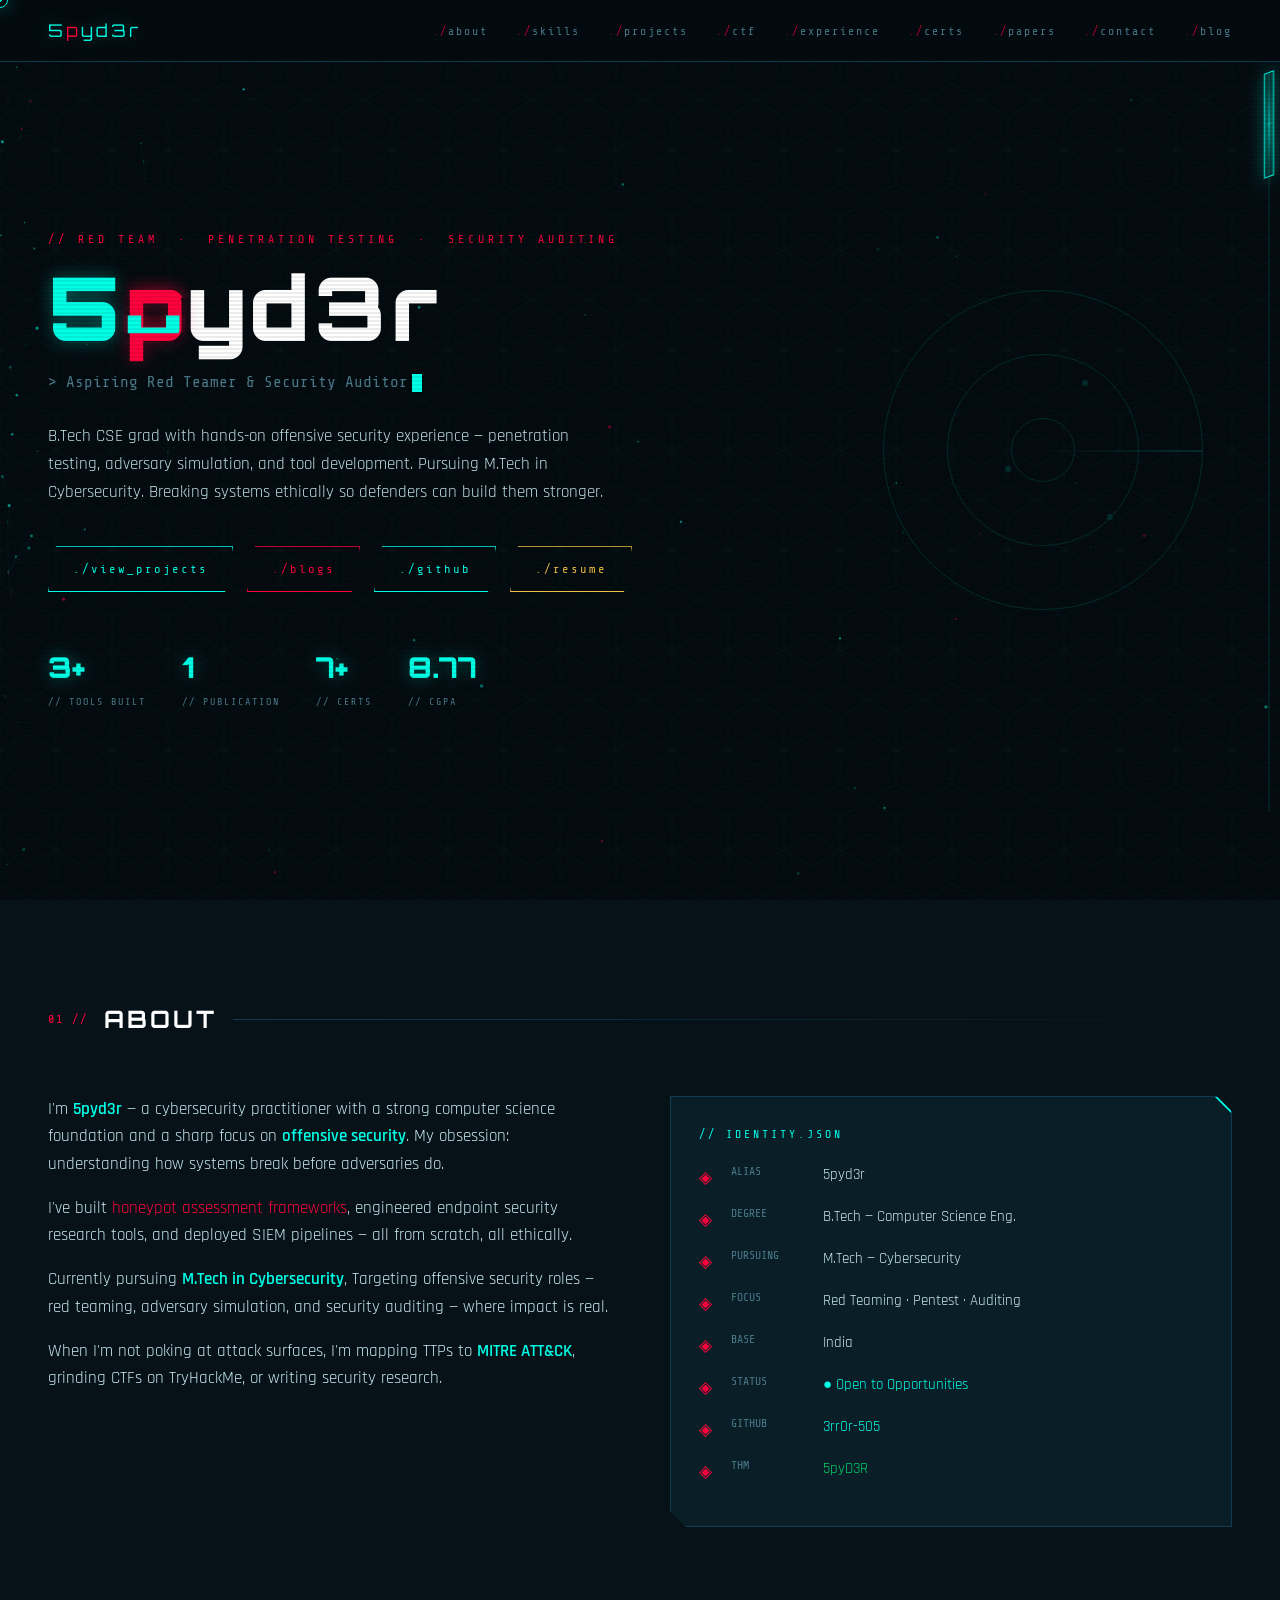
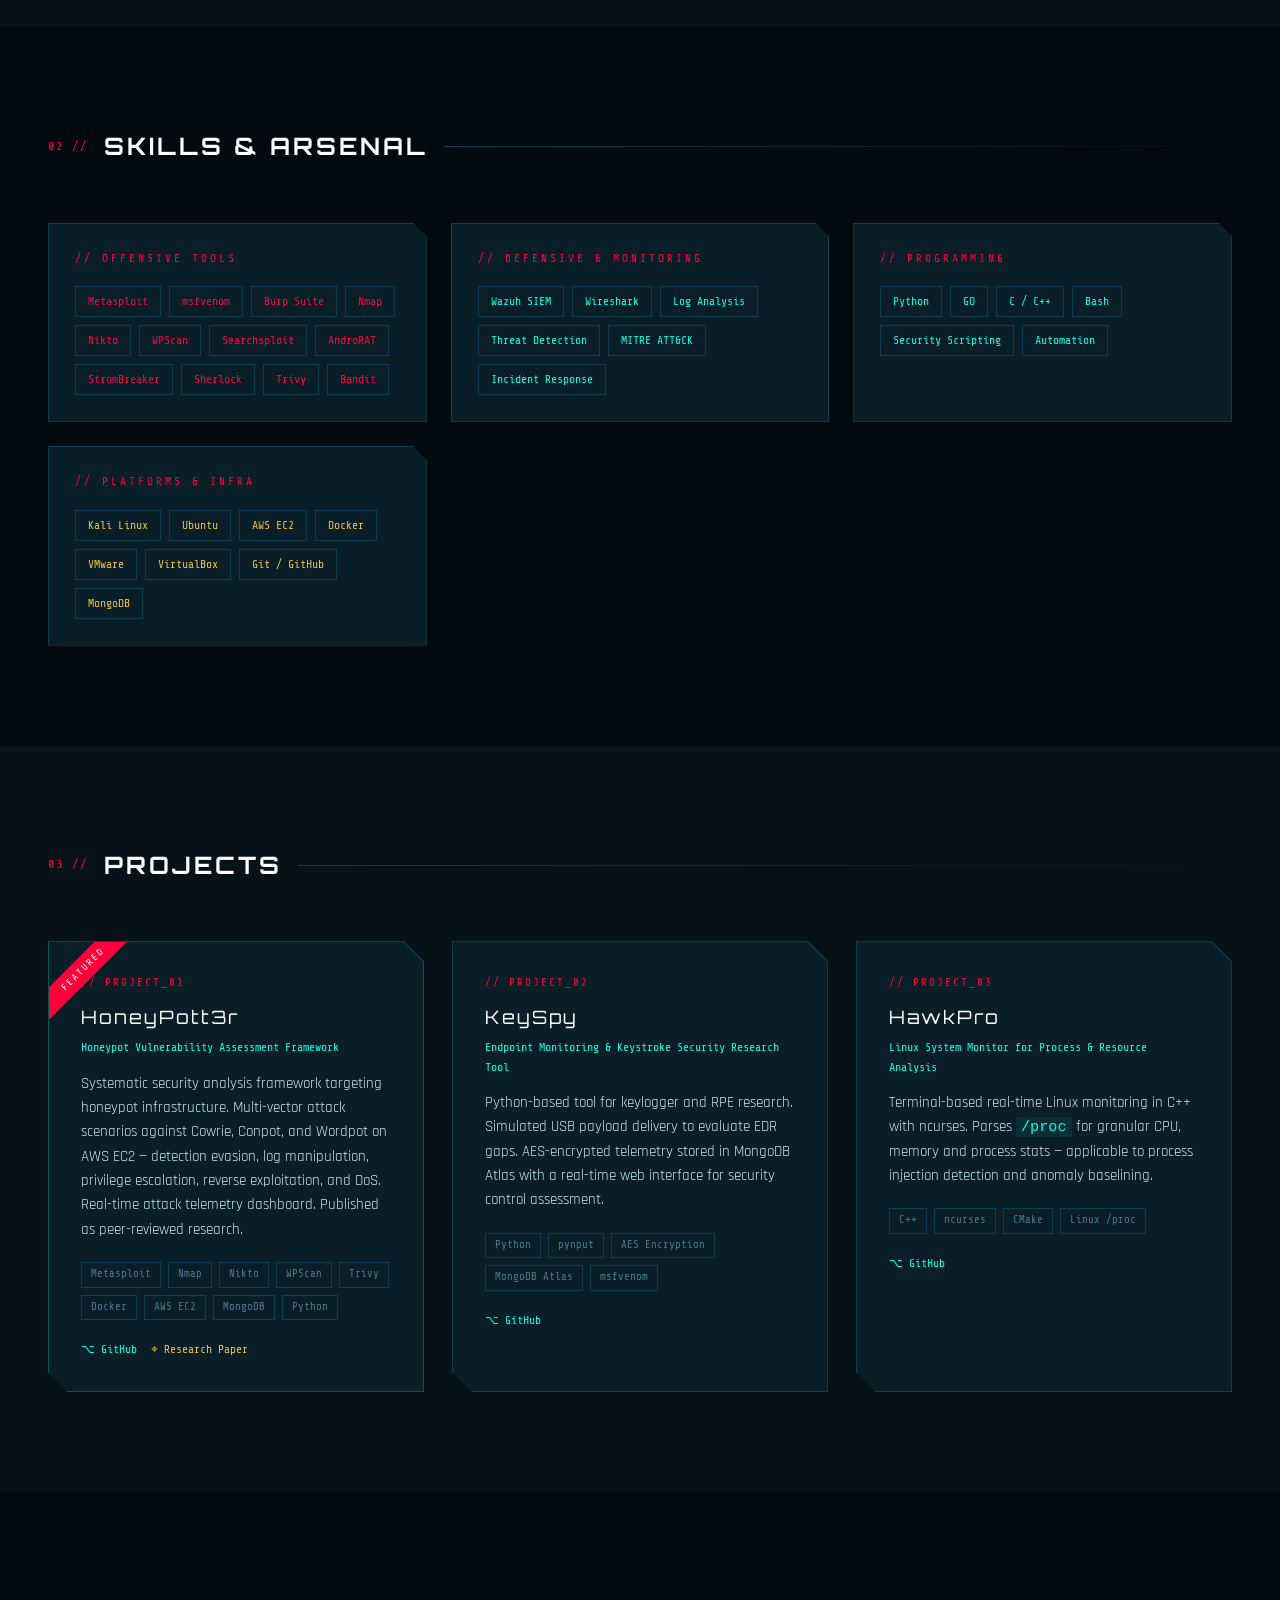
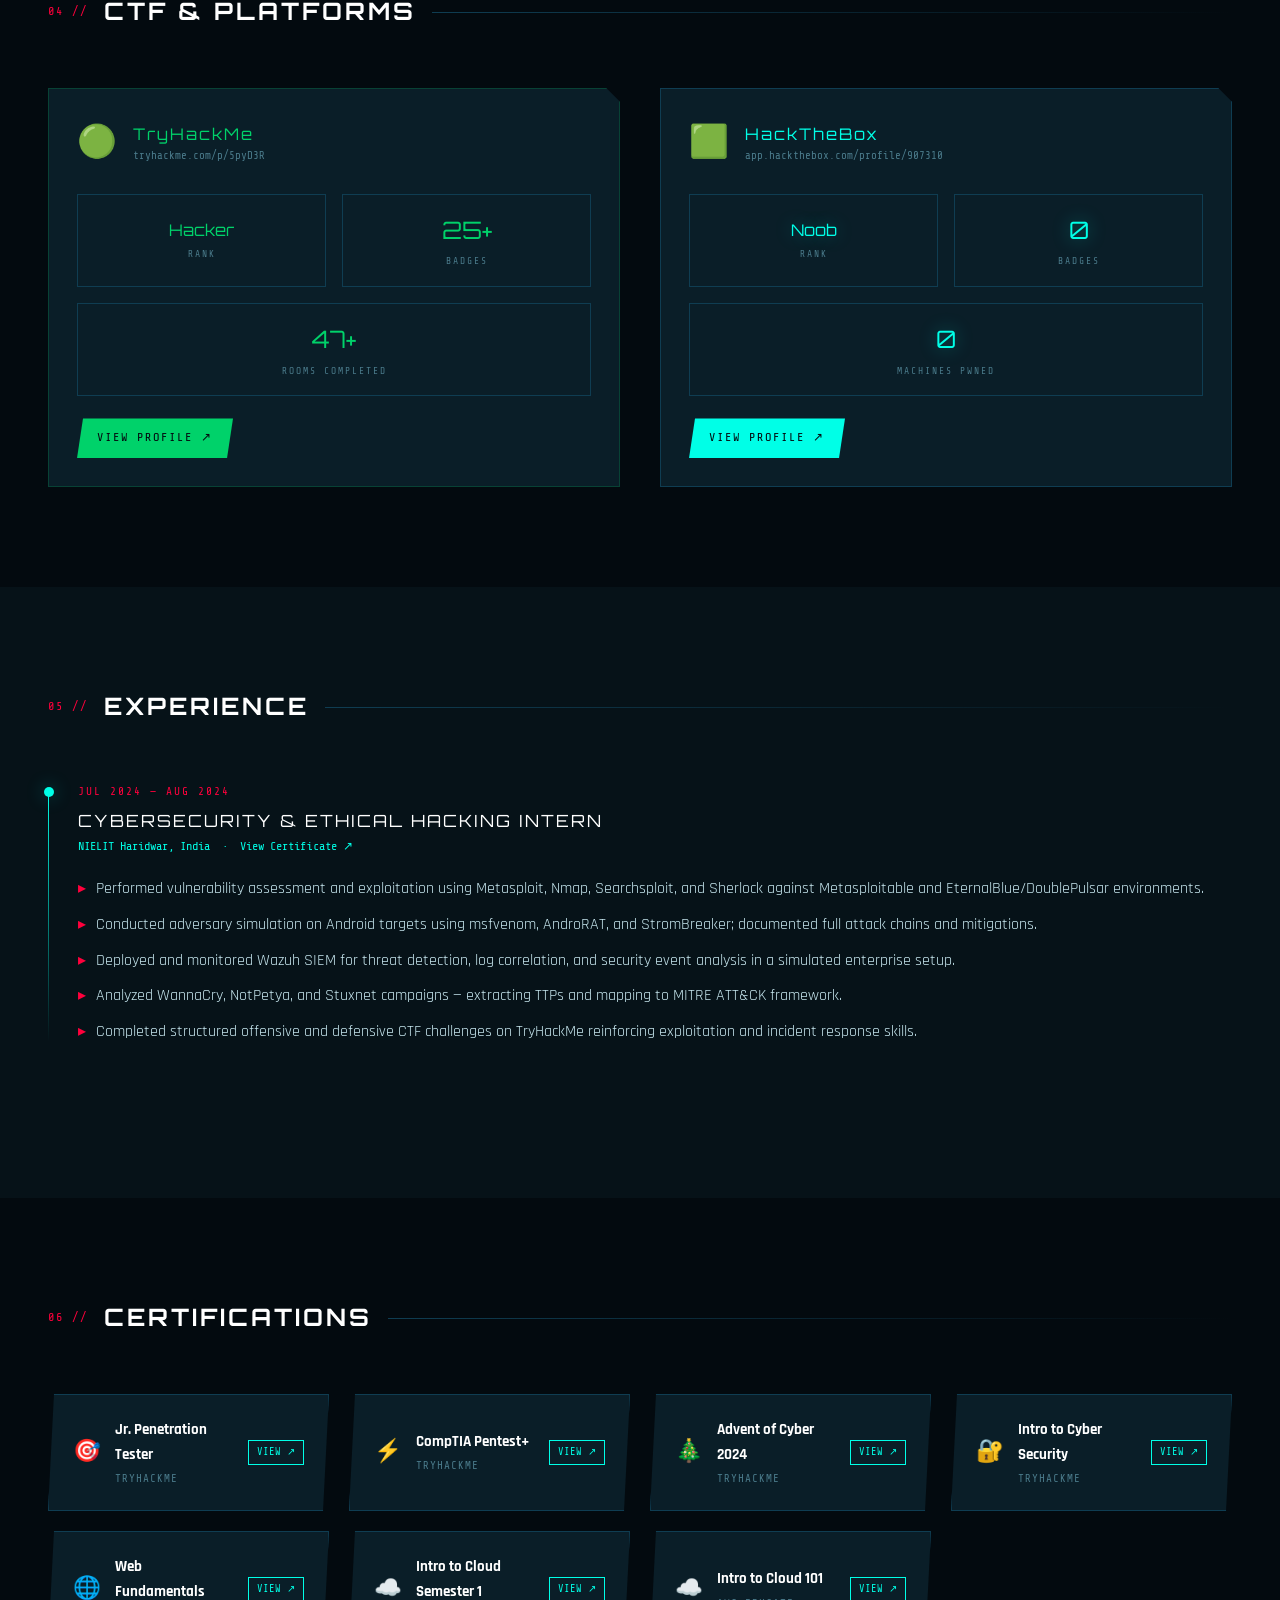
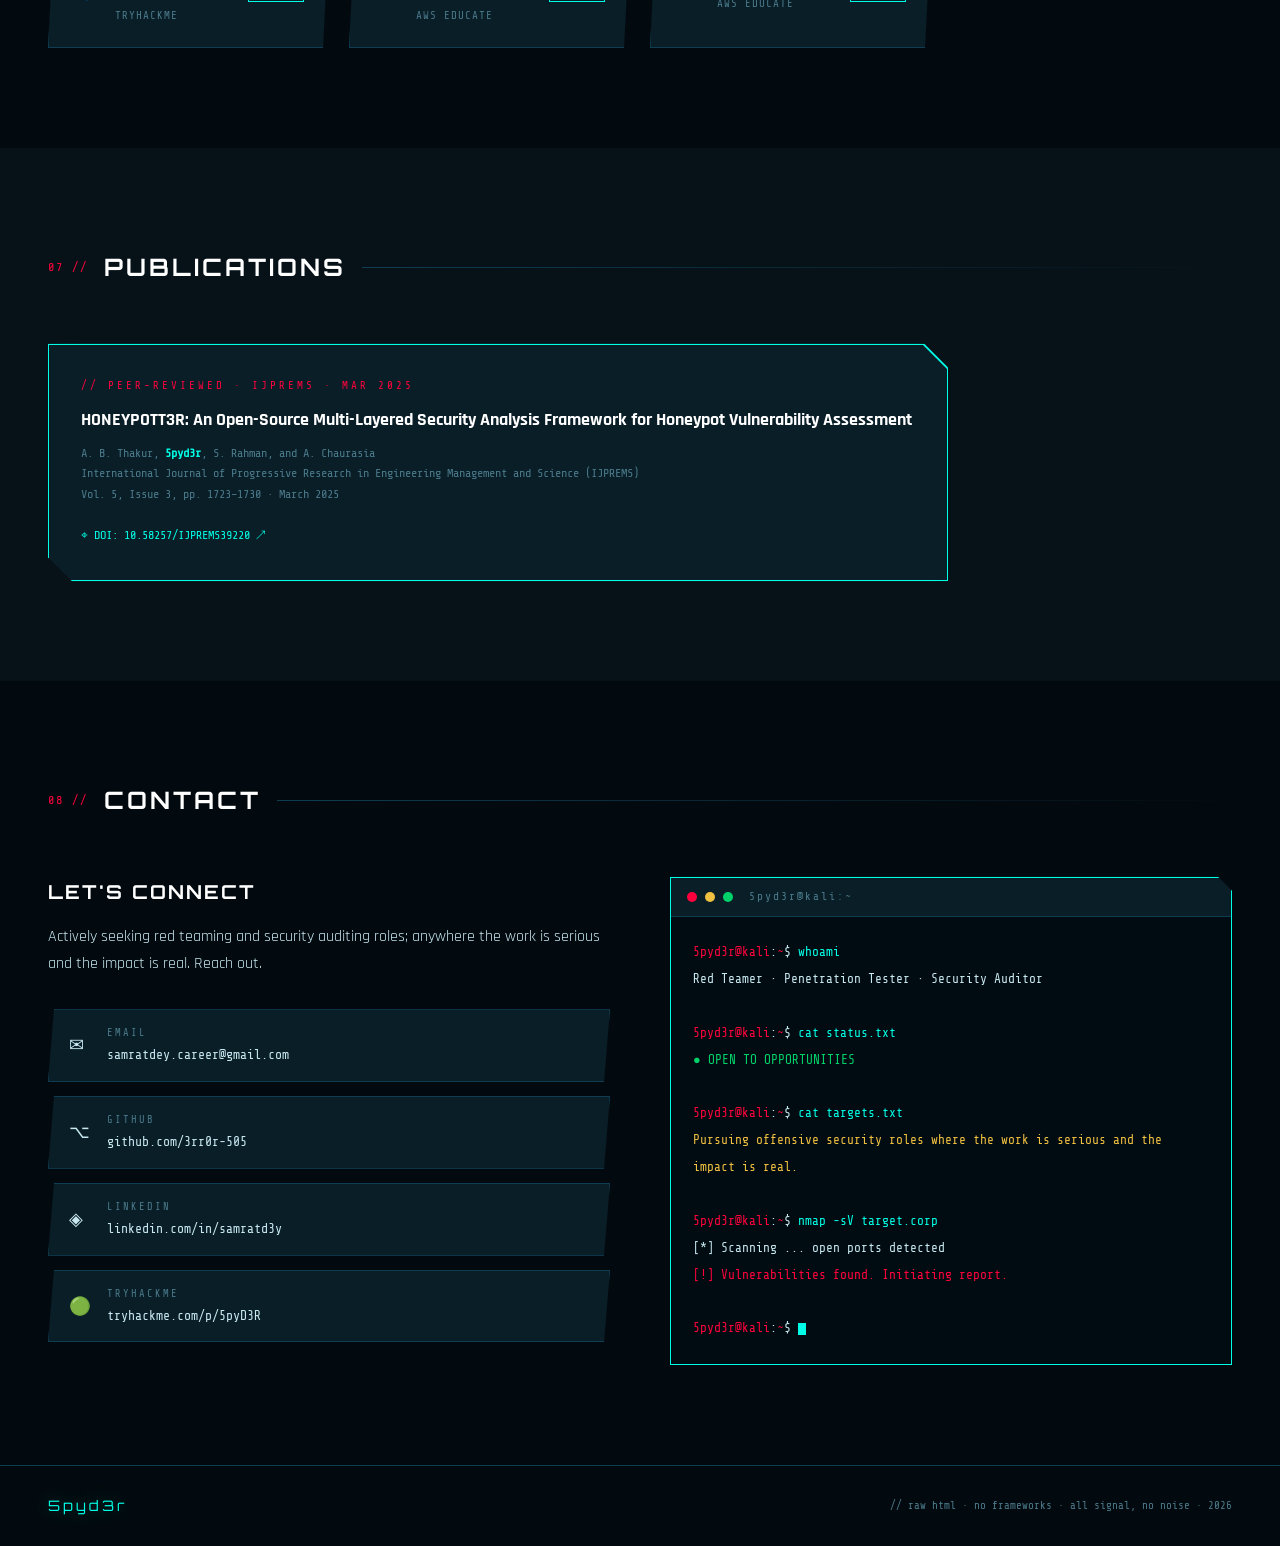
==== index.html @ b0042d2b "feat(ctf): add THM & HTB stats section with animated counters" ====
<!DOCTYPE html>
<!-- ============================================================
        5pyd3r // Red Team Portfolio
        Author  : 5pyd3r
        GitHub  : https://github.com/3rr0r-505
        Version : 2.0 — fully annotated build
        
        CTRL+F QUICK-INDEX
        ──────────────────────
        [HTML:CURSOR]   — Cursor DOM elements
        [HTML:NAV]      — Navigation bar
        [HTML:HERO]     — Hero section
        [HTML:ABOUT]    — About section (01)
        [HTML:SKILLS]   — Skills section (02)
        [HTML:PROJECTS] — Projects section (03)
        [HTML:CTF]      — CTF & Platforms section (04)
        [HTML:EXPERIENCE]— Experience / timeline (05)
        [HTML:CERTS]    — Certifications (06)
        [HTML:PUBLICATIONS]— Publications (07)
        [HTML:CONTACT]  — Contact section (08)
        [HTML:FOOTER]   — Footer
        ============================================================ -->
<html lang="en">
<head>
    <meta charset="UTF-8"/>
    <meta name="viewport" content="width=device-width, initial-scale=1.0"/>
    <title>5pyd3r // Red Team Portfolio</title>
    <link rel="icon" href="assets/favicon/favicon.ico" type="image/x-icon">
    <!-- ═══════════════════════════════════════════
        [FONTS] — Google Fonts
        Share Tech Mono → --mono (code/terminal text)
        Rajdhani        → --body (body paragraphs)
        Orbitron        → --head (headings, logo, stats)
        To swap a font: change the URL param & update
        the matching CSS variable in [CSS:ROOT]
        ═══════════════════════════════════════════ -->
    <link rel="preconnect" href="https://fonts.googleapis.com"/>
    <link href="https://fonts.googleapis.com/css2?family=Share+Tech+Mono&family=Rajdhani:wght@400;600;700&family=Orbitron:wght@700;900&display=swap" rel="stylesheet"/>
    <link rel="stylesheet" href="style.css">
</head>

<!-- ═══════════════════════════[body tag]════════════════════════════════ -->
<body>
    <!-- ═══════════════════════════════════════════════════════════
        [HTML:CURSOR] — Custom cursor DOM elements
        Positioned by JS mousemove listener
        Both are pointer-events:none so they never block clicks
        ═══════════════════════════════════════════════════════════ -->
    <div id="cursor"></div>      <!-- Outer ring — expands on hover -->
    <div id="cursor-dot"></div>  <!-- Inner solid dot -->

    <!-- ═══════════════════════════════════════════════════════════
        [HTML:SCROLLBAR] — Custom DOM scrollbar (replaces native)
        Track = fixed right-edge rail, Thumb = moves with scroll
        Styled via [CSS:SCROLLBAR], driven by [JS:SCROLLBAR]
        ═══════════════════════════════════════════════════════════ -->
    <div id="scrollbar-track">   <!-- Fixed right-edge rail -->
    <div id="scrollbar-thumb"></div>  <!-- Sliding gradient thumb -->
    </div>

    <!-- ═══════════════════════════════════════════════════════════
        [HTML:NAV] — Fixed top navigation bar
        Logo links back to top (#)
        Nav links are section anchors — update href to match section IDs
        Resume button is commented out — uncomment + update path to enable
        ═══════════════════════════════════════════════════════════ -->
    <nav>
        <!-- Logo — "5pyd3r" with red "p" via <span> -->
        <a href="/" style="text-decoration:none">
        <div class="nav-logo">5<span>p</span>yd3r</div>
        </a>

        <!-- Nav links — each gets "./" prefix via CSS ::before -->
        <ul class="nav-links">
        <li><a href="#about">about</a></li>
        <li><a href="#skills">skills</a></li>
        <li><a href="#projects">projects</a></li>
        <li><a href="#ctf">ctf</a></li>
        <li><a href="#experience">experience</a></li>
        <li><a href="#certifications">certs</a></li>
        <li><a href="#publications">papers</a></li>
        <li><a href="#contact">contact</a></li>
        <li><a href="/blog/">blog</a></li>
        </ul>

        <!-- Resume download button — uncomment to show, update path -->
        <!-- <a href="Curriculum Vitae/CV_Samrat_Dey.pdf" class="nav-cv" download>⬇ RESUME</a> -->
    </nav>

    <!-- ═══════════════════════════════════════════════════════════
        [HTML:HERO] — Landing / hero section
        Layers (back to front):
            1. .hex-bg      → animated hex grid background
            2. #particles   → JS canvas (dots + connection lines)
            3. .radar       → radar animation (right side, desktop)
            4. .hero-content → all foreground text + buttons
        ═══════════════════════════════════════════════════════════ -->
    <section id="hero">

        <!-- Layer 1: Hex grid tile background -->
        <div class="hex-bg"></div>

        <!-- Layer 2: Particle canvas — JS draws here, see [JS:PARTICLES] -->
        <canvas id="particles"></canvas>

        <!-- Layer 3: Radar widget — 4 rings + sweep arm + 3 blip targets -->
        <div class="radar">
        <div class="radar-circle"></div>  <!-- Outermost ring -->
        <div class="radar-circle"></div>  <!-- 2nd ring (inset 20%) -->
        <div class="radar-circle"></div>  <!-- 3rd ring (inset 40%) -->
        <div class="radar-circle"></div>  <!-- Innermost ring (inset 60%) -->
        <div class="radar-sweep"></div>   <!-- Rotating sweep arm -->
        <!-- Blip targets — adjust top/left % to reposition, animation-delay to resync -->
        <div class="radar-blip" style="top:28%;left:62%;animation-delay:.8s"></div>
        <div class="radar-blip" style="top:55%;left:38%;animation-delay:1.6s"></div>
        <div class="radar-blip" style="top:70%;left:70%;animation-delay:2.4s"></div>
        </div>

        <!-- Layer 4: Hero foreground content -->
        <div class="hero-content">

        <!-- Small descriptor tag above the name -->
        <div class="hero-tag">// RED TEAM &nbsp;·&nbsp; PENETRATION TESTING &nbsp;·&nbsp; SECURITY AUDITING</div>

        <!-- Giant display name — "5" cyan, "p" has glitch effect, "yd3r" white -->
        <!-- data-text on .glitch must match the character inside it -->
        <div class="hero-name"><span class="accent-c">5</span><span class="glitch accent-r" data-text="p">p</span><span>yd3r</span></div>

        <!-- Role subtitle with blinking cursor -->
        <div class="hero-role">&gt;&nbsp;Aspiring Red Teamer &amp; Security Auditor<span class="blink"></span></div>

        <!-- Bio description paragraph -->
        <p class="hero-desc">
            B.Tech CSE grad with hands-on offensive security experience — penetration testing,
            adversary simulation, and tool development. Pursuing M.Tech in Cybersecurity.
            Breaking systems ethically so defenders can build them stronger.
        </p>

        <!-- CTA buttons — update href values as needed -->
        <div class="hero-btns">
            <a href="#projects" class="btn">./view_projects</a>
            <a href="/blog/" class="btn btn-red">./blogs</a>
            <a href="https://github.com/3rr0r-505" class="btn" target="_blank" rel="noopener">./github</a>
            <a href="assets/Curriculum%20Vitae/resume.pdf" class="btn btn-yellow" target="_blank">./resume</a>
        </div>

        <!-- Animated stat counters — data-count sets target number -->
        <!-- data-suffix="cgpa" triggers special CGPA formatting (divides by 100) -->
        <div class="hero-stats">
            <div>
            <div class="stat-num" data-count="3">0</div>          <!-- Tools built -->
            <div class="stat-label">// TOOLS BUILT</div>
            </div>
            <div>
            <div class="stat-num" data-count="1" data-noplus>0</div>          <!-- Publications -->
            <div class="stat-label">// PUBLICATION</div>
            </div>
            <div>
            <div class="stat-num" data-count="7">0</div>          <!-- Certifications -->
            <div class="stat-label">// CERTS</div>
            </div>
            <div>
            <div class="stat-num" data-count="877" data-suffix="cgpa">0</div>  <!-- CGPA: 877/100 = 8.77 -->
            <div class="stat-label">// CGPA</div>
            </div>
        </div>

        </div><!-- /hero-content -->
    </section><!-- /hero -->

    <!-- ═══════════════════════════════════════════════════════════
        [HTML:ABOUT] — About section (01)
        Left: bio paragraphs with .highlight (cyan) and .red spans
        Right: identity card — update each .info-val to change data
        ═══════════════════════════════════════════════════════════ -->
    <section id="about">
        <div class="section-header reveal">
        <span class="section-num">01 //</span>
        <h2 class="section-title">ABOUT</h2>
        <div class="section-line"></div>
        </div>

        <div class="about-grid">

        <!-- Bio text — edit paragraphs here -->
        <div class="about-text reveal">
            <p>I'm <span class="highlight">5pyd3r</span> — a cybersecurity practitioner with a strong computer science foundation and a sharp focus on <span class="highlight">offensive security</span>. My obsession: understanding how systems break before adversaries do.</p>
            <p>I've built <span class="red">honeypot assessment frameworks</span>, engineered endpoint security research tools, and deployed SIEM pipelines — all from scratch, all ethically.</p>
            <p>Currently pursuing <span class="highlight">M.Tech in Cybersecurity</span>, Targeting offensive security roles — red teaming, adversary simulation, and security auditing — where impact is real.</p>
            <p>When I'm not poking at attack surfaces, I'm mapping TTPs to <span class="highlight">MITRE ATT&CK</span>, grinding CTFs on TryHackMe, or writing security research.</p>
        </div>

        <!-- Identity card — update each .info-val to change displayed data -->
        <div class="about-card reveal">
            <div class="card-title">// IDENTITY.JSON</div>
            <div class="info-row"><div class="info-icon">◈</div><div class="info-label">ALIAS</div>   <div class="info-val">5pyd3r</div></div>
            <div class="info-row"><div class="info-icon">◈</div><div class="info-label">DEGREE</div>  <div class="info-val">B.Tech — Computer Science Eng.</div></div>
            <div class="info-row"><div class="info-icon">◈</div><div class="info-label">PURSUING</div><div class="info-val">M.Tech — Cybersecurity</div></div>
            <div class="info-row"><div class="info-icon">◈</div><div class="info-label">FOCUS</div>   <div class="info-val">Red Teaming · Pentest · Auditing</div></div>
            <div class="info-row"><div class="info-icon">◈</div><div class="info-label">BASE</div>    <div class="info-val">India</div></div>
            <div class="info-row"><div class="info-icon">◈</div><div class="info-label">STATUS</div>  <div class="info-val" style="color:var(--accent)">● Open to Opportunities</div></div>
            <div class="info-row"><div class="info-icon">◈</div><div class="info-label">GITHUB</div>  <div class="info-val"><a href="https://github.com/3rr0r-505" style="color:var(--accent);text-decoration:none" target="_blank">3rr0r-505</a></div></div>
            <div class="info-row"><div class="info-icon">◈</div><div class="info-label">THM</div>     <div class="info-val"><a href="https://tryhackme.com/p/5pyD3R" style="color:#00d26a;text-decoration:none" target="_blank">5pyD3R</a></div></div>
        </div>

        </div>
    </section><!-- /about -->

    <!-- ═══════════════════════════════════════════════════════════
        [HTML:SKILLS] — Skills & Arsenal section (02)
        4 category cards + proficiency bar chart below
        Add new skill: copy a <span class="skill-tag"> and paste inside any .skill-tags div
        Add new bar: copy a .skill-bar-row and update label, width%, and pct text
        ═══════════════════════════════════════════════════════════ -->
    <section id="skills">
        <div class="section-header reveal">
        <span class="section-num">02 //</span>
        <h2 class="section-title">SKILLS &amp; ARSENAL</h2>
        <div class="section-line"></div>
        </div>

        <div class="skills-grid">

        <!-- Category 1: Offensive tools — red tags -->
        <div class="skill-cat reveal">
            <div class="skill-cat-title">// OFFENSIVE TOOLS</div>
            <div class="skill-tags">
            <span class="skill-tag red">Metasploit</span>
            <span class="skill-tag red">msfvenom</span>
            <span class="skill-tag red">Burp Suite</span>
            <span class="skill-tag red">Nmap</span>
            <span class="skill-tag red">Nikto</span>
            <span class="skill-tag red">WPScan</span>
            <span class="skill-tag red">Searchsploit</span>
            <span class="skill-tag red">AndroRAT</span>
            <span class="skill-tag red">StromBreaker</span>
            <span class="skill-tag red">Sherlock</span>
            <span class="skill-tag red">Trivy</span>
            <span class="skill-tag red">Bandit</span>
            </div>
        </div>

        <!-- Category 2: Defensive / monitoring — cyan tags (default) -->
        <div class="skill-cat reveal">
            <div class="skill-cat-title">// DEFENSIVE &amp; MONITORING</div>
            <div class="skill-tags">
            <span class="skill-tag">Wazuh SIEM</span>
            <span class="skill-tag">Wireshark</span>
            <span class="skill-tag">Log Analysis</span>
            <span class="skill-tag">Threat Detection</span>
            <span class="skill-tag">MITRE ATT&amp;CK</span>
            <span class="skill-tag">Incident Response</span>
            </div>
        </div>

        <!-- Category 3: Programming — cyan tags (default) -->
        <div class="skill-cat reveal">
            <div class="skill-cat-title">// PROGRAMMING</div>
            <div class="skill-tags">
            <span class="skill-tag">Python</span>
            <span class="skill-tag">GO</span>
            <span class="skill-tag">C / C++</span>
            <span class="skill-tag">Bash</span>
            <span class="skill-tag">Security Scripting</span>
            <span class="skill-tag">Automation</span>
            </div>
        </div>

        <!-- Category 4: Platforms & infra — yellow tags -->
        <div class="skill-cat reveal">
            <div class="skill-cat-title">// PLATFORMS &amp; INFRA</div>
            <div class="skill-tags">
            <span class="skill-tag yellow">Kali Linux</span>
            <span class="skill-tag yellow">Ubuntu</span>
            <span class="skill-tag yellow">AWS EC2</span>
            <span class="skill-tag yellow">Docker</span>
            <span class="skill-tag yellow">VMware</span>
            <span class="skill-tag yellow">VirtualBox</span>
            <span class="skill-tag yellow">Git / GitHub</span>
            <span class="skill-tag yellow">MongoDB</span>
            </div>
        </div>

        </div><!-- /skills-grid -->

        <!-- Proficiency bars — width% on .skill-bar-fill sets the bar level -->
        <!-- JS animates scaleX(0→1) when this section scrolls into view -->
        <!-- Each row: label | track (fill inside) | percentage text -->
        <!--<div style="margin-top:48px;max-width:700px">
            <div class="reveal">
                <div style="font-family:var(--mono);font-size:.7rem;color:var(--accent2);letter-spacing:3px;margin-bottom:20px">// PROFICIENCY LEVELS</div>
                <div class="skill-bar">
                <div class="skill-bar-row">
                    <span class="skill-bar-label">Pentest</span>
                    <div class="skill-bar-track"><div class="skill-bar-fill" style="width:80%"></div></div>
                    <span class="skill-bar-pct">80%</span>
                </div>
                <div class="skill-bar-row">
                    <span class="skill-bar-label">Python</span>
                    <div class="skill-bar-track"><div class="skill-bar-fill" style="width:82%"></div></div>
                    <span class="skill-bar-pct">82%</span>
                </div>
                <div class="skill-bar-row">
                    <span class="skill-bar-label">Linux / Kali</span>
                    <div class="skill-bar-track"><div class="skill-bar-fill" style="width:85%"></div></div>
                    <span class="skill-bar-pct">85%</span>
                </div>
                <div class="skill-bar-row">
                    <span class="skill-bar-label">SIEM / Logs</span>
                    <div class="skill-bar-track"><div class="skill-bar-fill" style="width:72%"></div></div>
                    <span class="skill-bar-pct">72%</span>
                </div>
                <div class="skill-bar-row">
                    <span class="skill-bar-label">C / C++</span>
                    <div class="skill-bar-track"><div class="skill-bar-fill" style="width:70%"></div></div>
                    <span class="skill-bar-pct">70%</span>
                </div>
                <div class="skill-bar-row">
                    <span class="skill-bar-label">Cloud (AWS)</span>
                    <div class="skill-bar-track"><div class="skill-bar-fill" style="width:65%"></div></div>
                    <span class="skill-bar-pct">65%</span>
                </div>
                </div>
            </div>
        </div>-->

    </section><!-- /skills -->

    <!-- ═══════════════════════════════════════════════════════════
        [HTML:PROJECTS] — Projects section (03)
        To add a new project: copy a .proj-card div block and update:
            .proj-id   → // PROJECT_0X
            .proj-name → Project name
            .proj-sub  → Short subtitle
            .proj-desc → Description paragraph
            .proj-tools → Tool span tags
            .proj-links → GitHub + optional paper links
        Add class "featured" to .proj-card for the diagonal ribbon
        ═══════════════════════════════════════════════════════════ -->
    <section id="projects">
        <div class="section-header reveal">
        <span class="section-num">03 //</span>
        <h2 class="section-title">PROJECTS</h2>
        <div class="section-line"></div>
        </div>

        <div class="projects-grid">

        <!-- Project 01: HoneyPott3r — FEATURED -->
        <div class="proj-card featured reveal">
            <div class="proj-id">// PROJECT_01</div>
            <div class="proj-name">HoneyPott3r</div>
            <div class="proj-sub">Honeypot Vulnerability Assessment Framework</div>
            <p class="proj-desc">Systematic security analysis framework targeting honeypot infrastructure. Multi-vector attack scenarios against Cowrie, Conpot, and Wordpot on AWS EC2 — detection evasion, log manipulation, privilege escalation, reverse exploitation, and DoS. Real-time attack telemetry dashboard. Published as peer-reviewed research.</p>
            <div class="proj-tools">
            <span class="proj-tool">Metasploit</span><span class="proj-tool">Nmap</span>
            <span class="proj-tool">Nikto</span><span class="proj-tool">WPScan</span>
            <span class="proj-tool">Trivy</span><span class="proj-tool">Docker</span>
            <span class="proj-tool">AWS EC2</span><span class="proj-tool">MongoDB</span>
            <span class="proj-tool">Python</span>
            </div>
            <div class="proj-links">
            <a href="https://github.com/3rr0r-505/HoneyPott3r" class="proj-link" target="_blank" rel="noopener">⌥ GitHub</a>
            <a href="https://www.doi.org/10.58257/IJPREMS39220" class="proj-link paper" target="_blank" rel="noopener">⌖ Research Paper</a>
            </div>
        </div>

        <!-- Project 02: KeySpy -->
        <div class="proj-card reveal">
            <div class="proj-id">// PROJECT_02</div>
            <div class="proj-name">KeySpy</div>
            <div class="proj-sub">Endpoint Monitoring &amp; Keystroke Security Research Tool</div>
            <p class="proj-desc">Python-based tool for keylogger and RPE research. Simulated USB payload delivery to evaluate EDR gaps. AES-encrypted telemetry stored in MongoDB Atlas with a real-time web interface for security control assessment.</p>
            <div class="proj-tools">
            <span class="proj-tool">Python</span><span class="proj-tool">pynput</span>
            <span class="proj-tool">AES Encryption</span><span class="proj-tool">MongoDB Atlas</span>
            <span class="proj-tool">msfvenom</span>
            </div>
            <div class="proj-links">
            <a href="https://github.com/3rr0r-505/KeySpy" class="proj-link" target="_blank" rel="noopener">⌥ GitHub</a>
            </div>
        </div>

        <!-- Project 03: HawkPro -->
        <div class="proj-card reveal">
            <div class="proj-id">// PROJECT_03</div>
            <div class="proj-name">HawkPro</div>
            <div class="proj-sub">Linux System Monitor for Process &amp; Resource Analysis</div>
            <p class="proj-desc">Terminal-based real-time Linux monitoring in C++ with ncurses. Parses <code style="color:var(--accent);background:rgba(0,255,231,.07);padding:1px 5px">/proc</code> for granular CPU, memory and process stats — applicable to process injection detection and anomaly baselining.</p>
            <div class="proj-tools">
            <span class="proj-tool">C++</span><span class="proj-tool">ncurses</span>
            <span class="proj-tool">CMake</span><span class="proj-tool">Linux /proc</span>
            </div>
            <div class="proj-links">
            <a href="https://github.com/3rr0r-505/HawkPro" class="proj-link" target="_blank" rel="noopener">⌥ GitHub</a>
            </div>
        </div>

        </div><!-- /projects-grid -->
    </section><!-- /projects -->

    <!-- ═══════════════════════════════════════════════════════════
        [HTML:CTF] — CTF & Platforms section (04)
        Left card:  TryHackMe — green themed (.ctf-thm)
        Right card: HackTheBox — placeholder with areas of focus
        To update THM stats: edit .ctf-stat-num values
        To add badges: copy a .ctf-badge span with appropriate color class
        ═══════════════════════════════════════════════════════════ -->
    <section id="ctf">
        <div class="section-header reveal">
            <span class="section-num">04 //</span>
            <h2 class="section-title">CTF &amp; PLATFORMS</h2>
            <div class="section-line"></div>
        </div>

        <div class="ctf-grid">

            <!-- TryHackMe -->
            <div class="ctf-platform ctf-thm reveal">
            <div class="ctf-platform-header">
                <div class="ctf-platform-icon">🟢</div>
                <div>
                <div class="ctf-platform-name">TryHackMe</div>
                <div class="ctf-platform-url">tryhackme.com/p/5pyD3R</div>
                </div>
            </div>

            <div class="ctf-stats">
                <div class="ctf-stat">
                <div class="ctf-stat-num" style="font-size:1rem;padding-top:6px;">Hacker</div>
                <div class="ctf-stat-label">RANK</div>
                </div>
                <div class="ctf-stat">
                <div class="ctf-stat-num" data-count="25" data-suffix="">0</div>
                <div class="ctf-stat-label">BADGES</div>
                </div>
                <div class="ctf-stat" style="grid-column:span 2;">
                <div class="ctf-stat-num" data-count="47" data-suffix="">0</div>
                <div class="ctf-stat-label">ROOMS COMPLETED</div>
                </div>
            </div>

            <a href="https://tryhackme.com/p/5pyD3R" class="ctf-link" target="_blank" rel="noopener">VIEW PROFILE ↗</a>
            </div>

            <!-- HackTheBox -->
            <div class="ctf-platform reveal">
            <div class="ctf-platform-header">
                <div class="ctf-platform-icon">🟩</div>
                <div>
                <div class="ctf-platform-name" style="color:var(--accent)">HackTheBox</div>
                <div class="ctf-platform-url">app.hackthebox.com/profile/907310</div>
                </div>
            </div>

            <div class="ctf-stats">
                <div class="ctf-stat">
                <div class="ctf-stat-num" style="font-size:1rem;padding-top:6px;color:var(--accent);">Noob</div>
                <div class="ctf-stat-label">RANK</div>
                </div>
                <div class="ctf-stat">
                <div class="ctf-stat-num" data-count="0" data-suffix="" style="color:var(--accent);">0</div>
                <div class="ctf-stat-label">BADGES</div>
                </div>
                <div class="ctf-stat" style="grid-column:span 2;">
                <div class="ctf-stat-num" data-count="0" data-suffix="" style="color:var(--accent);">0</div>
                <div class="ctf-stat-label">MACHINES PWNED</div>
                </div>
            </div>

            <a href="https://app.hackthebox.com/users/907310?profile-top-tab=machines&ownership-period=1M&profile-bottom-tab=prolabs" class="ctf-link" style="background:var(--accent);color:var(--bg);" target="_blank" rel="noopener">VIEW PROFILE ↗</a>
            </div>

        </div>
    </section><!-- /ctf -->

    <!-- ═══════════════════════════════════════════════════════════
        [HTML:EXPERIENCE] — Experience / Timeline section (05)
        To add a new role: copy the entire .tl-item div and update:
            .tl-dot    → (no change needed, styling only)
            .tl-date   → Date range
            .tl-role   → Job title
            .tl-org    → Organization + optional certificate link
            .tl-points → Bullet point list items
        ═══════════════════════════════════════════════════════════ -->
    <section id="experience">
        <div class="section-header reveal">
        <span class="section-num">05 //</span>
        <h2 class="section-title">EXPERIENCE</h2>
        <div class="section-line"></div>
        </div>

        <div class="timeline">

        <!-- Experience entry 1: NIELIT Internship -->
        <div class="tl-item reveal">
            <div class="tl-dot"></div>  <!-- Glowing timeline dot -->
            <div class="tl-date">JUL 2024 — AUG 2024</div>
            <div class="tl-role">CYBERSECURITY &amp; ETHICAL HACKING INTERN</div>
            <div class="tl-org">
            NIELIT Haridwar, India &nbsp;·&nbsp;
            <a href="assets/certs/intern-2024.pdf" style="color:var(--accent);text-decoration:none" target="_blank">View Certificate ↗</a>
            </div>
            <ul class="tl-points">
            <li>Performed vulnerability assessment and exploitation using Metasploit, Nmap, Searchsploit, and Sherlock against Metasploitable and EternalBlue/DoublePulsar environments.</li>
            <li>Conducted adversary simulation on Android targets using msfvenom, AndroRAT, and StromBreaker; documented full attack chains and mitigations.</li>
            <li>Deployed and monitored Wazuh SIEM for threat detection, log correlation, and security event analysis in a simulated enterprise setup.</li>
            <li>Analyzed WannaCry, NotPetya, and Stuxnet campaigns — extracting TTPs and mapping to MITRE ATT&amp;CK framework.</li>
            <li>Completed structured offensive and defensive CTF challenges on TryHackMe reinforcing exploitation and incident response skills.</li>
            </ul>
        </div>
        <!-- Add more .tl-item blocks here for additional experience entries -->

        </div><!-- /timeline -->
    </section><!-- /experience -->

    <!-- ═══════════════════════════════════════════════════════════
        [HTML:CERTS] — Certifications section (06)
        Each .cert-card is an <a> tag linking directly to the cert PDF
        To add a cert: copy a .cert-card block, update:
            href       → Direct link to certificate
            .cert-icon → Emoji icon
            .cert-name → Certificate name
            .cert-platform → Issuing platform
        ═══════════════════════════════════════════════════════════ -->
    <section id="certifications">
        <div class="section-header reveal">
        <span class="section-num">06 //</span>
        <h2 class="section-title">CERTIFICATIONS</h2>
        <div class="section-line"></div>
        </div>

        <div class="certs-grid">

        <!-- Cert 1: Jr. Penetration Tester (TryHackMe) -->
        <a class="cert-card reveal" href="https://tryhackme-certificates.s3-eu-west-1.amazonaws.com/THM-EVC7DTCYWJ.pdf" target="_blank" rel="noopener">
            <div class="cert-icon">🎯</div>
            <div class="cert-info">
            <div class="cert-name">Jr. Penetration Tester</div>
            <div class="cert-platform">TRYHACKME</div>
            </div>
            <div class="cert-badge">VIEW ↗</div>
        </a>

        <!-- Cert 2: CompTIA Pentest+ (TryHackMe) -->
        <a class="cert-card reveal" href="https://tryhackme-certificates.s3-eu-west-1.amazonaws.com/THM-9YN8F6SLAJ.pdf" target="_blank" rel="noopener">
            <div class="cert-icon">⚡</div>
            <div class="cert-info">
            <div class="cert-name">CompTIA Pentest+</div>
            <div class="cert-platform">TRYHACKME</div>
            </div>
            <div class="cert-badge">VIEW ↗</div>
        </a>

        <!-- Cert 3: Advent of Cyber 2024 (TryHackMe) -->
        <a class="cert-card reveal" href="https://tryhackme-certificates.s3-eu-west-1.amazonaws.com/THM-KCYOBBMWKV.pdf" target="_blank" rel="noopener">
            <div class="cert-icon">🎄</div>
            <div class="cert-info">
            <div class="cert-name">Advent of Cyber 2024</div>
            <div class="cert-platform">TRYHACKME</div>
            </div>
            <div class="cert-badge">VIEW ↗</div>
        </a>

        <!-- Cert 4: Intro to Cyber Security (TryHackMe) -->
        <a class="cert-card reveal" href="https://tryhackme-certificates.s3-eu-west-1.amazonaws.com/THM-VDDWDT8NWY.pdf" target="_blank" rel="noopener">
            <div class="cert-icon">🔐</div>
            <div class="cert-info">
            <div class="cert-name">Intro to Cyber Security</div>
            <div class="cert-platform">TRYHACKME</div>
            </div>
            <div class="cert-badge">VIEW ↗</div>
        </a>

        <!-- Cert 5: Web Fundamentals (TryHackMe) -->
        <a class="cert-card reveal" href="https://tryhackme-certificates.s3-eu-west-1.amazonaws.com/THM-NLQ4QFBFJZ.pdf" target="_blank" rel="noopener">
            <div class="cert-icon">🌐</div>
            <div class="cert-info">
            <div class="cert-name">Web Fundamentals</div>
            <div class="cert-platform">TRYHACKME</div>
            </div>
            <div class="cert-badge">VIEW ↗</div>
        </a>

        <!-- Cert 6: Intro to Cloud Semester 1 (AWS Educate) -->
        <a class="cert-card reveal" href="https://www.credly.com/badges/5c61ac7a-62f5-4728-954e-5d3fc481cc9b/public_url" target="_blank" rel="noopener">
            <div class="cert-icon">☁️</div>
            <div class="cert-info">
            <div class="cert-name">Intro to Cloud Semester 1</div>
            <div class="cert-platform">AWS EDUCATE</div>
            </div>
            <div class="cert-badge">VIEW ↗</div>
        </a>

        <!-- Cert 7: Intro to Cloud 101 (AWS Educate) -->
        <a class="cert-card reveal" href="https://www.credly.com/badges/d6837af8-9e13-47fc-b375-928fe63768f2/public_url" target="_blank" rel="noopener">
            <div class="cert-icon">☁️</div>
            <div class="cert-info">
            <div class="cert-name">Intro to Cloud 101</div>
            <div class="cert-platform">AWS EDUCATE</div>
            </div>
            <div class="cert-badge">VIEW ↗</div>
        </a>

        </div><!-- /certs-grid -->
    </section><!-- /certifications -->

    <!-- ═══════════════════════════════════════════════════════════
        [HTML:PUBLICATIONS] — Publications section (07)
        Single featured pub card. To add more publications:
        duplicate the .pub-card div and update all fields.
        .pub-label → journal + date tag
        .pub-title → full paper title
        .pub-meta  → authors, journal name, volume/issue/pages
        .pub-doi   → DOI link (update both href and display text)
        ═══════════════════════════════════════════════════════════ -->
    <section id="publications">
        <div class="section-header reveal">
        <span class="section-num">07 //</span>
        <h2 class="section-title">PUBLICATIONS</h2>
        <div class="section-line"></div>
        </div>

        <!-- Publication 1: HoneyPott3r paper -->
        <div class="pub-card reveal">
        <div class="pub-label">// PEER-REVIEWED · IJPREMS · MAR 2025</div>
        <div class="pub-title">HONEYPOTT3R: An Open-Source Multi-Layered Security Analysis Framework for Honeypot Vulnerability Assessment</div>
        <div class="pub-meta">
            A. B. Thakur, <strong style="color:var(--accent)">5pyd3r</strong>, S. Rahman, and A. Chaurasia<br/>
            International Journal of Progressive Research in Engineering Management and Science (IJPREMS)<br/>
            Vol. 5, Issue 3, pp. 1723–1730 · March 2025
        </div>
        <a href="https://www.doi.org/10.58257/IJPREMS39220" class="pub-doi" target="_blank" rel="noopener">⌖ DOI: 10.58257/IJPREMS39220 ↗</a>
        </div>

    </section><!-- /publications -->

    <!-- ═══════════════════════════════════════════════════════════
        [HTML:CONTACT] — Contact section (08)
        Left: heading + text + contact links
        Right: terminal widget (static — no real shell, purely visual)
        To add a contact method: copy a .contact-link <a> block
        To update terminal lines: edit .t-line spans in terminal-body
        ═══════════════════════════════════════════════════════════ -->
    <section id="contact">
        <div class="section-header reveal">
        <span class="section-num">08 //</span>
        <h2 class="section-title">CONTACT</h2>
        <div class="section-line"></div>
        </div>

        <div class="contact-inner">

        <!-- Left: contact text + social links -->
        <div class="contact-text reveal">
            <h3>LET'S CONNECT</h3>
            <p>Actively seeking red teaming and security auditing roles; anywhere the work is serious and the impact is real. Reach out.</p>

            <div class="contact-links">

            <!-- Email -->
            <a id="email-link" class="contact-link">
                <span class="cl-icon">✉</span>
                <div>
                    <span class="cl-label">EMAIL</span>
                    <span id="email-display"></span>
                </div>
            </a>

            <!-- GitHub -->
            <a href="https://github.com/3rr0r-505" class="contact-link" target="_blank" rel="noopener">
                <span class="cl-icon">⌥</span>
                <div>
                <span class="cl-label">GITHUB</span>
                <span>github.com/3rr0r-505</span>
                </div>
            </a>

            <!-- LinkedIn -->
            <a href="https://www.linkedin.com/in/samratd3y/" class="contact-link" target="_blank" rel="noopener">
                <span class="cl-icon">◈</span>
                <div>
                <span class="cl-label">LINKEDIN</span>
                <span>linkedin.com/in/samratd3y</span>
                </div>
            </a>

            <!-- TryHackMe -->
            <a href="https://tryhackme.com/p/5pyD3R" class="contact-link" target="_blank" rel="noopener">
                <span class="cl-icon">🟢</span>
                <div>
                <span class="cl-label">TRYHACKME</span>
                <span>tryhackme.com/p/5pyD3R</span>
                </div>
            </a>

            </div><!-- /contact-links -->
        </div>

        <!-- Right: fake terminal widget -->
        <div class="terminal reveal">

            <!-- Terminal title bar — traffic light dots + window title -->
            <div class="terminal-bar">
            <div class="t-dot r"></div>  <!-- Red dot (close) -->
            <div class="t-dot y"></div>  <!-- Yellow dot (minimize) -->
            <div class="t-dot g"></div>  <!-- Green dot (maximize) -->
            <span class="t-title">5pyd3r@kali:~</span>
            </div>

            <!-- Terminal output body — edit lines here to change terminal content -->
            <div class="terminal-body">

            <!-- Command: whoami -->
            <span class="t-line">
                <span class="t-prompt">5pyd3r@kali</span>:<span style="color:var(--accent2)">~</span>$ <span class="t-cmd">whoami</span>
            </span>
            <span class="t-line t-out">Red Teamer · Penetration Tester · Security Auditor</span>
            <span class="t-line">&nbsp;</span>

            <!-- Command: cat status.txt -->
            <span class="t-line">
                <span class="t-prompt">5pyd3r@kali</span>:<span style="color:var(--accent2)">~</span>$ <span class="t-cmd">cat status.txt</span>
            </span>
            <span class="t-line t-out g">● OPEN TO OPPORTUNITIES</span>  <!-- Green output -->
            <span class="t-line">&nbsp;</span>

            <!-- Command: cat targets.txt -->
            <span class="t-line">
                <span class="t-prompt">5pyd3r@kali</span>:<span style="color:var(--accent2)">~</span>$ <span class="t-cmd">cat targets.txt</span>
            </span>
            <span class="t-line t-out y">Pursuing offensive security roles where the work is serious and the impact is real.</span>  <!-- Yellow output -->
            <span class="t-line">&nbsp;</span>

            <!-- Command: nmap scan -->
            <span class="t-line">
                <span class="t-prompt">5pyd3r@kali</span>:<span style="color:var(--accent2)">~</span>$ <span class="t-cmd">nmap -sV target.corp</span>
            </span>
            <span class="t-line t-out">[*] Scanning ... open ports detected</span>
            <span class="t-line t-out r">[!] Vulnerabilities found. Initiating report.</span>  <!-- Red output (alert) -->
            <span class="t-line">&nbsp;</span>

            <!-- Idle prompt with blinking cursor -->
            <span class="t-line">
                <span class="t-prompt">5pyd3r@kali</span>:<span style="color:var(--accent2)">~</span>$ <span class="t-cursor"></span>
            </span>

            </div><!-- /terminal-body -->
        </div><!-- /terminal -->

        </div><!-- /contact-inner -->
    </section><!-- /contact -->

    <!-- ═══════════════════════════════════════════════════════════
        [HTML:FOOTER] — Site footer
        Update .footer-copy year or tagline as needed
        ═══════════════════════════════════════════════════════════ -->
    <footer>
        <div class="footer-name">5pyd3r</div>
        <div class="footer-copy">// raw html · no frameworks · all signal, no noise · 2026</div>
    </footer>

    <script src="script.js"></script>
</body>
</html>
---- style.css ----
/* ============================================================
        5pyd3r // Red Team Portfolio
        Author  : 5pyd3r (Samrat Dey)
        GitHub  : https://github.com/3rr0r-505
        Version : 2.0 — fully annotated build
        
        CTRL+F QUICK-INDEX
        ──────────────────────
        [CSS:ROOT]      — CSS custom properties / design tokens
        [CSS:RESET]     — Box-sizing, margin, padding reset
        [CSS:BODY]      — Base body styles
        [CSS:CURSOR]    — Custom cursor ring + dot
        [CSS:SCANLINE]  — body::before scanline overlay
        [CSS:GRAIN]     — body::after film grain overlay
        [CSS:SCROLLBAR] — Custom scrollbar (desktop/mouse only)
        [CSS:NAV]       — Fixed top navigation bar
        [CSS:HERO]      — Hero section + hex background
        [CSS:RADAR]     — Radar animation (hero right side)
        [CSS:GLITCH]    — Glitch effect on hero name
        [CSS:HEROCONTENT] — Hero text, role, desc, btns, stats
        [CSS:FADEUP]    — fadeUp keyframe animation
        [CSS:SECTIONS]  — Shared section styles + reveal animation
        [CSS:ABOUT]     — About section grid + identity card
        [CSS:SKILLS]    — Skills grid, tags, bars
        [CSS:PROJECTS]  — Project cards grid
        [CSS:CTF]       — CTF platforms section
        [CSS:EXPERIENCE]— Timeline / experience section
        [CSS:CERTS]     — Certifications grid
        [CSS:PUBLICATION]— Publication card
        [CSS:CONTACT]   — Contact section + terminal widget
        [CSS:FOOTER]    — Footer styles
        [CSS:RESPONSIVE]— Media queries (tablet + mobile)
        ============================================================ */

/* ═══════════════════════════════════════════════════════════
        [CSS:ROOT] — Design tokens (change these to retheme the site)
        ═══════════════════════════════════════════════════════════ */
    :root {
        --bg:      #030a0f;           /* Darkest background (main sections) */
        --bg2:     #061218;           /* Slightly lighter bg (alternate sections) */
        --surface: #0a1e28;           /* Card / panel background */
        --border:  #0f3d52;           /* Default border color */
        --accent:  #00ffe7;           /* Primary accent — cyan */
        --accent2: #ff003c;           /* Secondary accent — red (offensive/alert) */
        --accent3: #f0c040;           /* Tertiary accent — yellow (warning/resume) */
        --text:    #c8e8f0;           /* Body text color */
        --muted:   #4a7a8a;           /* Subdued / label text */
        --glow:    0 0 18px rgba(0,255,231,.35);   /* Cyan glow shadow */
        --glow2:   0 0 18px rgba(255,0,60,.35);    /* Red glow shadow */
        --mono:    'Share Tech Mono', monospace;   /* Monospace font stack */
        --head:    'Orbitron', sans-serif;         /* Heading font stack */
        --body:    'Rajdhani', sans-serif;         /* Body font stack */
    }

    /* ═══════════════════════════════════════════════════════════
        [CSS:RESET] — Universal box model reset
        ═══════════════════════════════════════════════════════════ */
    *, *::before, *::after { box-sizing: border-box; margin: 0; padding: 0; }

    /* Smooth anchor scrolling for nav links */
    html { scroll-behavior: smooth; scrollbar-width: none; }

    /* ═══════════════════════════════════════════════════════════
        [CSS:BODY] — Base page styles
        cursor:auto is overridden to cursor:none on hover devices
        via the [CSS:CURSOR] media query below
        ═══════════════════════════════════════════════════════════ */
    body {
        background: var(--bg);
        color: var(--text);
        font-family: var(--body);
        font-size: 17px;
        line-height: 1.65;
        overflow-x: hidden; /* Prevent horizontal scroll from animations */
        cursor: auto;       /* Fallback for touch devices */
        -ms-overflow-style: none;
    }

    /* ═══════════════════════════════════════════════════════════
        [CSS:CURSOR] — Custom cursor (ring + dot)
        #cursor     = outer ring (expands on hoverable elements)
        #cursor-dot = inner filled dot (follows exact mouse pos)
        Only shown on true pointer/mouse devices via media query
        ═══════════════════════════════════════════════════════════ */
    #cursor {
        position: fixed; top: 0; left: 0; z-index: 9999;
        width: 16px; height: 16px;
        border: 1.5px solid var(--accent);
        border-radius: 50%;
        pointer-events: none;           /* Never blocks clicks */
        transform: translate(-50%,-50%);/* Center on mouse */
        transition: width .15s, height .15s, background .15s;
        box-shadow: var(--glow);
    }
    /* Expanded cursor state — added via JS on hoverable elements */
    #cursor.big { width: 40px; height: 40px; background: rgba(0,255,231,.07); }

    #cursor-dot {
        position: fixed; top: 0; left: 0; z-index: 9999;
        width: 4px; height: 4px; border-radius: 50%;
        background: var(--accent);
        pointer-events: none;
        transform: translate(-50%,-50%);
    }

    /* Show custom cursor only on mouse/trackpad devices */
    @media(hover: hover) {
        body { cursor: none; }
        #cursor, #cursor-dot { display: block; }
    }
    /* Hide custom cursor on touch screens (phone/tablet) */
    @media(hover: none) {
        #cursor, #cursor-dot { display: none; }
    }

    /* ═══════════════════════════════════════════════════════════
        [CSS:SCANLINE] — CRT scanline overlay (body::before)
        Sits above everything (z-index 10000), pointer-events:none
        so it never blocks interaction.
        Adjust rgba(0,0,0, X) to change scanline darkness.
        Adjust animation duration to speed up / slow down drift.
        ═══════════════════════════════════════════════════════════ */
    body::before {
        content: '';
        position: fixed; inset: 0; z-index: 10000;
        background: repeating-linear-gradient(
        0deg,
        transparent, transparent 2px,
        rgba(0,0,0,.07) 2px, rgba(0,0,0,.07) 4px  /* Line every 4px, 2px dark */
        );
        pointer-events: none;
        animation: scanMove 10s linear infinite; /* Drift speed: change 10s */
    }
    /* Moves the gradient downward continuously to simulate scan drift */
    @keyframes scanMove { to { background-position: 0 100vh; } }

    /* ═══════════════════════════════════════════════════════════
        [CSS:GRAIN] — Film grain texture overlay (body::after)
        Uses inline SVG feTurbulence filter as a data URI.
        opacity: .025 — very subtle, increase for heavier grain.
        animation: shifts position randomly every 0.4s (steps(1))
        ═══════════════════════════════════════════════════════════ */
    body::after {
        content: '';
        position: fixed; inset: 0; z-index: 10001; opacity: .025;
        background-image: url("data:image/svg+xml,%3Csvg viewBox='0 0 200 200' xmlns='http://www.w3.org/2000/svg'%3E%3Cfilter id='n'%3E%3CfeTurbulence type='fractalNoise' baseFrequency='0.85' numOctaves='4' stitchTiles='stitch'/%3E%3C/filter%3E%3Crect width='100%25' height='100%25' filter='url(%23n)'/%3E%3C/svg%3E");
        background-size: 200px;
        pointer-events: none;
        animation: grainShift .4s steps(1) infinite; /* Frame rate of grain shift */
    }
    /* Randomly repositions grain texture on each frame step */
    @keyframes grainShift {
        0%  { transform: translate(0,0); }
        25% { transform: translate(-3px, 2px); }
        50% { transform: translate(2px, -2px); }
        75% { transform: translate(-1px, 3px); }
    }

    /* ═══════════════════════════════════════════════════════════
        [CSS:SCROLLBAR] — Custom scrollbar (mouse/desktop only)
        Firefox  → scrollbar-width + scrollbar-color (no gradient)
        Chrome/Brave/Safari → ::-webkit-scrollbar (full gradient)
        Media query ensures it NEVER shows on touch/tablet devices
        ═══════════════════════════════════════════════════════════ */
    ::-webkit-scrollbar { width: 0; display: none; }

    #scrollbar-track {
    position: fixed; right: 10px; top: 72px; bottom: 88px;
    width: 2px; z-index: 999;
    background: rgba(0,255,231,0.08);
    pointer-events: none;
    }
    #scrollbar-thumb {
        position: absolute; left: 50%; transform: translateX(-50%) skewY(-20deg);
        width: 10px;
        min-height: 28px;
        background: linear-gradient(
            to bottom,
            rgba(0,255,231,0.08) 0%,
            rgba(0,255,231,0.28) 40%,
            rgba(0,255,231,0.28) 60%,
            rgba(0,255,231,0.08) 100%
        );
        border: 1px solid var(--accent);
        box-shadow: var(--glow), inset 0 0 10px rgba(0,255,231,0.15);
        cursor: none;
        pointer-events: auto; /* explicitly allow mouse events on thumb */
        transition: top 0.08s ease-out, opacity .2s;
    }
    /* Vertical spine — runs through center */
    #scrollbar-thumb::before {
        content: '';
        position: absolute; left: 50%; top: 15%; bottom: 15%;
        width: 1px;
        transform: translateX(-50%);
        background: linear-gradient(to bottom, transparent, var(--accent), transparent);
        opacity: 0.7;
    }
    /* Horizontal mid-notch — targeting tick */
    #scrollbar-thumb::after {
        content: '';
        position: absolute; top: 50%; left: 0; right: 0;
        height: 1px;
        transform: translateY(-50%);
        background: linear-gradient(to right, transparent, var(--accent), transparent);
        opacity: 0.6;
    }
    @media(hover: none) {
        #scrollbar-track { display: none; }
    }

    /* ═══════════════════════════════════════════════════════════
        [CSS:NAV] — Fixed top navigation bar
        backdrop-filter: blur gives frosted glass effect on scroll.
        .nav-logo    → site alias branding
        .nav-links   → anchor links (hidden on mobile)
        .nav-cv      → download button (currently commented in HTML)
        a::before    → auto-prepends "./" to every nav link
        ═══════════════════════════════════════════════════════════ */
    nav {
        position: fixed; top: 0; width: 100%; z-index: 1000;
        display: flex; align-items: center; justify-content: space-between;
        padding: 16px 48px;                          /* Side padding: change 48px */
        background: rgba(3,10,15,.88);               /* Semi-transparent bg */
        backdrop-filter: blur(14px);                 /* Frosted glass blur */
        border-bottom: 1px solid var(--border);
    }
    /* Logo text — "5pyd3r" with <span> on "p" for red accent */
    .nav-logo { font-family: var(--head); font-size: 1.1rem; color: var(--accent); letter-spacing: 3px; text-shadow: var(--glow); }
    .nav-logo span { color: var(--accent2); text-shadow: var(--glow2); } /* Red "p" character */

    /* Nav link list */
    .nav-links { display: flex; gap: 28px; list-style: none; }
    .nav-links a {
        font-family: var(--mono); font-size: .72rem; color: var(--muted);
        text-decoration: none; letter-spacing: 2px; transition: color .2s;
    }
    .nav-links a:hover { color: var(--accent); }
    .nav-links a::before { content: './'; color: var(--accent2); opacity: .7; } /* "./" prefix on each link */

    /* Resume/CV download button (currently hidden in HTML via comment) */
    .nav-cv {
        font-family: var(--mono); font-size: .72rem; color: var(--bg);
        background: var(--accent); padding: 8px 18px; text-decoration: none; letter-spacing: 2px;
        clip-path: polygon(6px 0%,100% 0%,calc(100% - 6px) 100%,0% 100%); /* Slanted corners */
        transition: background .2s;
    }
    .nav-cv:hover { background: var(--accent2); }

    /* ═══════════════════════════════════════════════════════════
        [CSS:HERO] — Full-height landing section
        Contains: hex-bg, particles canvas, radar, hero content
        ═══════════════════════════════════════════════════════════ */
    #hero {
        min-height: 100vh;
        display: flex; flex-direction: column; justify-content: center;
        padding: 120px 48px 80px; /* Top padding clears fixed nav */
        position: relative; overflow: hidden;
    }

    /* Hex grid background pattern (SVG inline data URI) */
    /* Opacity .06 — increase to make hex pattern more visible */
    .hex-bg {
        position: absolute; inset: 0; z-index: 0; opacity: .06;
        background-image: url("data:image/svg+xml,%3Csvg xmlns='http://www.w3.org/2000/svg' width='56' height='100'%3E%3Cpath d='M28 66L0 50V17L28 0l28 17v33zm0 34L0 84V51l28-17 28 17v33z' fill='none' stroke='%2300ffe7' stroke-width='.5'/%3E%3C/svg%3E");
        background-size: 56px 100px;
        animation: hexDrift 30s linear infinite; /* Drift speed: change 30s */
    }
    /* Slowly drifts the hex pattern diagonally */
    @keyframes hexDrift { to { background-position: 56px 100px; } }

    /* Particle canvas — JS draws dots + connection lines here */
    #particles { position: absolute; inset: 0; z-index: 0; pointer-events: none; }

    /* ═══════════════════════════════════════════════════════════
        [CSS:RADAR] — Radar animation widget (hero section, right side)
        Hidden on mobile via [CSS:RESPONSIVE]
        .radar-circle  → concentric rings that pulse outward
        .radar-sweep   → rotating sweep line (::after pseudo)
        .radar-blip    → dot targets that fade in/out
        ═══════════════════════════════════════════════════════════ */
    .radar {
        position: absolute; right: 6%; top: 50%; transform: translateY(-50%);
        width: 320px; height: 320px; opacity: .13; /* Increase for more visible radar */
    }
    /* Each concentric circle pulses with staggered delay */
    .radar-circle {
        position: absolute; inset: 0; border-radius: 50%;
        border: 1px solid var(--accent);
        animation: radarPulse 2.5s ease-out infinite;
    }
    .radar-circle:nth-child(2) { inset: 20%; animation-delay: .6s; }  /* 2nd ring */
    .radar-circle:nth-child(3) { inset: 40%; animation-delay: 1.2s; } /* 3rd ring */
    .radar-circle:nth-child(4) { inset: 60%; animation-delay: 1.8s; } /* 4th ring */
    /* Rings fade from .6 opacity to 0 while scaling up slightly */
    @keyframes radarPulse { 0% { opacity: .6; } 100% { opacity: 0; transform: scale(1.06); } }

    /* Rotating sweep arm — gradient line from center rotating 360° */
    .radar-sweep { position: absolute; inset: 0; border-radius: 50%; overflow: hidden; }
    .radar-sweep::after {
        content: ''; position: absolute; top: 50%; left: 50%;
        width: 50%; height: 2px;
        background: linear-gradient(to right, transparent, var(--accent));
        transform-origin: left center;
        animation: sweep 3s linear infinite; /* Rotation speed: change 3s */
    }
    @keyframes sweep { to { transform: rotate(360deg); } }

    /* Blip dots — enemy targets on radar */
    .radar-blip {
        position: absolute; width: 6px; height: 6px; border-radius: 50%;
        background: var(--accent); box-shadow: var(--glow);
        animation: blipFade 3s ease-out infinite;
    }
    /* Blip appears briefly then fades — synced loosely with sweep arm */
    @keyframes blipFade { 0%,100% { opacity: 0; } 20%,60% { opacity: 1; } 80% { opacity: .3; } }

    /* ═══════════════════════════════════════════════════════════
        [CSS:HEROCONTENT] — Hero text block
        .hero-tag    → small label above name (role descriptor)
        .hero-name   → giant display name "5pyd3r"
        .hero-role   → subtitle with blinking cursor
        .hero-desc   → bio paragraph
        .hero-btns   → CTA button row
        .hero-stats  → animated stat counters
        All elements use fadeUp animation with staggered delays
        ═══════════════════════════════════════════════════════════ */
    .hero-content { position: relative; z-index: 1; max-width: 700px; }

    /* Small tag line above the name — e.g. "// RED TEAM · PENETRATION TESTING" */
    .hero-tag {
        font-family: var(--mono); font-size: .73rem; color: var(--accent2);
        letter-spacing: 4px; margin-bottom: 14px;
        opacity: 0; animation: fadeUp .6s .2s forwards; /* delay: .2s */
    }

    /* ═══════════════════════════════════════════════════════════
        [CSS:GLITCH] — Glitch effect on hero "p" character
        .glitch::before → red ghost, offset right (+2px), slice top
        .glitch::after  → cyan ghost, offset left (-2px), slice bottom
        Both animate with g1/g2 keyframes that fire occasionally
        data-text attribute is required on the element in HTML
        ═══════════════════════════════════════════════════════════ */
    .hero-name {
        font-family: var(--head); font-size: clamp(3rem,7vw,5.5rem); font-weight: 900;
        line-height: 1; letter-spacing: 4px; color: #fff;
        opacity: 0; animation: fadeUp .6s .4s forwards; /* delay: .4s */
        display: block;
    }
    /* Cyan accent color utility */
    .accent-c { color: var(--accent); text-shadow: var(--glow); }
    /* Red accent color utility */
    .accent-r { color: var(--accent2); text-shadow: var(--glow2); }

    /* Glitch wrapper — both pseudo-elements clone the text */
    .glitch { position: relative; display: inline-block; }
    .glitch::before, .glitch::after {
        content: attr(data-text); /* Clones text from data-text attribute */
        position: absolute; top: 0; left: 0; width: 100%;
    }
    /* Red ghost — clips the middle band of the letter */
    .glitch::before {
        left: 2px; color: var(--accent2);
        clip-path: polygon(0 15%,100% 15%,100% 40%,0 40%); /* Top slice */
        animation: g1 5s infinite;
    }
    /* Cyan ghost — clips the bottom band */
    .glitch::after {
        left: -2px; color: var(--accent);
        clip-path: polygon(0 60%,100% 60%,100% 80%,0 80%); /* Bottom slice */
        animation: g2 5s infinite;
    }
    /* g1: fires at ~89% of the 5s cycle — brief flicker then gone */
    @keyframes g1 {
        0%,88%,100% { transform: translate(0); opacity: 0; }
        89%  { transform: translate(-3px,1px); opacity: 1; }
        90%  { transform: translate(3px,-1px); opacity: 1; }
        91%  { transform: translate(0); opacity: 0; }
        95%  { transform: translate(4px,2px); opacity: 1; }
        96%  { transform: translate(-2px,-1px); opacity: 1; }
        97%  { transform: translate(0); opacity: 0; }
    }
    /* g2: offset slightly from g1 for desync effect */
    @keyframes g2 {
        0%,86%,100% { transform: translate(0); opacity: 0; }
        87%  { transform: translate(3px,-2px); opacity: 1; }
        88%  { transform: translate(-3px,1px); opacity: 1; }
        89%  { transform: translate(0); opacity: 0; }
        93%  { transform: translate(-4px,2px); opacity: 1; }
        94%  { transform: translate(2px,-1px); opacity: 1; }
        95%  { transform: translate(0); opacity: 0; }
    }

    /* Role subtitle — "> Aspiring Red Teamer..." */
    .hero-role {
        font-family: var(--mono); font-size: 1rem; color: var(--muted); margin-top: 18px;
        opacity: 0; animation: fadeUp .6s .6s forwards; /* delay: .6s */
    }

    /* Blinking terminal cursor block — used in .hero-role and .terminal */
    .blink {
        display: inline-block; width: 10px; height: 1.1em;
        background: var(--accent); vertical-align: middle; margin-left: 4px;
        animation: blink .85s step-end infinite;
    }
    @keyframes blink { 50% { opacity: 0; } }

    /* Hero description paragraph */
    .hero-desc {
        margin-top: 28px; font-size: 1.05rem; color: var(--text); max-width: 560px;
        opacity: 0; animation: fadeUp .6s .8s forwards; /* delay: .8s */
    }

    /* CTA button row — view_projects, contact_me, github, resume */
    .hero-btns {
        display: flex; gap: 14px; margin-top: 40px; flex-wrap: wrap;
        opacity: 0; animation: fadeUp .6s 1s forwards; /* delay: 1s */
    }

    /* Base button — slanted clip-path with slide-in fill on hover */
    .btn {
        font-family: var(--mono); font-size: .76rem; letter-spacing: 2px;
        padding: 12px 24px; border: 1px solid var(--accent); color: var(--accent);
        background: transparent; text-decoration: none;
        position: relative; overflow: hidden; transition: color .25s;
        clip-path: polygon(8px 0%,100% 0%,calc(100% - 8px) 100%,0% 100%); /* Slanted ends */
    }
    /* Sliding fill — starts off-screen left, slides in on hover */
    .btn::before {
        content: ''; position: absolute; inset: 0;
        background: var(--accent); transform: translateX(-101%); transition: transform .25s ease;
    }
    .btn:hover::before { transform: translateX(0); }
    .btn:hover { color: var(--bg); } /* Text goes dark on filled background */

    /* Red variant button (./contact_me) */
    .btn-red { border-color: var(--accent2); color: var(--accent2); }
    .btn-red::before { background: var(--accent2); }
    .btn-red:hover { color: #fff; }

    /* Yellow variant button (./resume) */
    .btn-yellow { border-color: var(--accent3); color: var(--accent3); }
    .btn-yellow::before { background: var(--accent3); }
    .btn-yellow:hover { color: var(--bg); }

    /* Stats row — TOOLS BUILT / PUBLICATION / CERTS / CGPA */
    .hero-stats {
        display: flex; gap: 36px; margin-top: 52px; flex-wrap: wrap;
        opacity: 0; animation: fadeUp .6s 1.2s forwards; /* delay: 1.2s */
    }
    /* Animated number (see [JS:COUNTER]) */
    .stat-num { font-family: var(--head); font-size: 1.8rem; color: var(--accent); text-shadow: var(--glow); font-weight: 900; }
    .stat-label { font-family: var(--mono); font-size: .63rem; color: var(--muted); letter-spacing: 2px; margin-top: 2px; }

    /* ═══════════════════════════════════════════════════════════
        [CSS:FADEUP] — Shared entrance animation
        Used by all hero child elements with staggered delays
        from{} starts invisible and 24px below final position
        ═══════════════════════════════════════════════════════════ */
    @keyframes fadeUp {
        from { opacity: 0; transform: translateY(24px); }
        to   { opacity: 1; transform: translateY(0); }
    }

    /* ═══════════════════════════════════════════════════════════
        [CSS:SECTIONS] — Shared section layout + scroll reveal
        .reveal          → hidden by default (opacity 0, translated down)
        .reveal.visible  → JS adds this class when element enters viewport
        Threshold 0.08 in IntersectionObserver = triggers at 8% visible
        ═══════════════════════════════════════════════════════════ */
    section { padding: 100px 48px; position: relative; }

    /* Section header row: [number] [TITLE] [─────────────────] */
    .section-header { display: flex; align-items: center; gap: 16px; margin-bottom: 56px; }
    .section-num   { font-family: var(--mono); font-size: .75rem; color: var(--accent2); letter-spacing: 2px; }
    .section-title { font-family: var(--head); font-size: 1.5rem; font-weight: 700; color: #fff; letter-spacing: 3px; }
    .section-line  { flex: 1; height: 1px; background: linear-gradient(to right, var(--border), transparent); }

    /* Scroll reveal base state — JS toggles .visible */
    .reveal { opacity: 0; transform: translateY(32px); transition: opacity .6s ease, transform .6s ease; }
    .reveal.visible { opacity: 1; transform: none; }

    /* ═══════════════════════════════════════════════════════════
        [CSS:ABOUT] — About section (01)
        Two-column grid: left = bio text, right = identity card
        .about-card  → info panel with clip-path + corner triangle
        .info-row    → each identity field (icon + label + value)
        ═══════════════════════════════════════════════════════════ */
    #about { background: var(--bg2); } /* Alternate background */

    /* Two-column layout — collapses to 1 col on mobile */
    .about-grid { display: grid; grid-template-columns: 1fr 1fr; gap: 60px; align-items: start; }

    /* Bio paragraph text */
    .about-text p { color: var(--text); margin-bottom: 16px; font-size: 1.05rem; }
    .about-text .highlight { color: var(--accent); font-weight: 600; } /* Cyan highlight spans */
    .about-text .red { color: var(--accent2); }                        /* Red highlight spans */

    /* Identity card — "// IDENTITY.JSON" */
    .about-card {
        background: var(--surface); border: 1px solid var(--border); padding: 28px;
        position: relative;
        clip-path: polygon(0 0,calc(100% - 16px) 0,100% 16px,100% 100%,16px 100%,0 calc(100% - 16px));
    }
    /* Top-right corner triangle accent */
    .about-card::before {
        content: ''; position: absolute; top: 0; right: 0;
        width: 0; height: 0; border-style: solid;
        border-width: 0 16px 16px 0;
        border-color: transparent var(--accent) transparent transparent;
    }
    .card-title { font-family: var(--mono); font-size: .72rem; color: var(--accent); letter-spacing: 3px; margin-bottom: 18px; }

    /* Each row in the identity card */
    .info-row  { display: flex; align-items: flex-start; gap: 12px; margin-bottom: 12px; }
    .info-icon { color: var(--accent2); min-width: 20px; margin-top: 2px; } /* ◈ diamond icon */
    .info-label { font-family: var(--mono); font-size: .72rem; color: var(--muted); min-width: 80px; }
    .info-val   { font-size: .95rem; color: var(--text); }

    /* ═══════════════════════════════════════════════════════════
        [CSS:SKILLS] — Skills & Arsenal section (02)
        .skill-cat  → category card (offensive/defensive/programming/infra)
        .skill-tag  → individual pill tag inside each category
        .skill-bar  → proficiency level bars (animate on scroll)
        ═══════════════════════════════════════════════════════════ */
    #skills { background: var(--bg); }

    /* Responsive grid — min 280px per card, fills available space */
    .skills-grid { display: grid; grid-template-columns: repeat(auto-fit,minmax(280px,1fr)); gap: 24px; }

    /* Category card */
    .skill-cat {
        background: var(--surface); border: 1px solid var(--border); padding: 26px;
        clip-path: polygon(0 0,calc(100% - 14px) 0,100% 14px,100% 100%,0 100%); /* Top-right cut */
        transition: border-color .3s, box-shadow .3s;
    }
    .skill-cat:hover { border-color: var(--accent); box-shadow: var(--glow); }
    .skill-cat-title { font-family: var(--mono); font-size: .7rem; color: var(--accent2); letter-spacing: 3px; margin-bottom: 18px; }

    /* Skill pill tags */
    .skill-tags { display: flex; flex-wrap: wrap; gap: 8px; }
    .skill-tag {
        font-family: var(--mono); font-size: .72rem; color: var(--accent);
        border: 1px solid var(--border); padding: 5px 12px;
        transition: background .2s, border-color .2s; cursor: default;
    }
    .skill-tag:hover { background: rgba(0,255,231,.08); border-color: var(--accent); }
    .skill-tag.red   { color: var(--accent2); }   /* Red tags — offensive tools */
    .skill-tag.red:hover { background: rgba(255,0,60,.08); border-color: var(--accent2); }
    .skill-tag.yellow { color: var(--accent3); }  /* Yellow tags — platforms/infra */

    /* Proficiency bar container */
    .skill-bar { margin-top: 18px; }
    .skill-bar-row { display: flex; align-items: center; gap: 10px; margin-bottom: 10px; }
    .skill-bar-label { font-family: var(--mono); font-size: .72rem; color: var(--text); min-width: 90px; }
    .skill-bar-track { flex: 1; height: 4px; background: var(--border); overflow: hidden; }

    /* Fill element — starts scaleX(0), JS adds .animate → scaleX(1) */
    /* Change width% on each fill div in HTML to set proficiency level */
    .skill-bar-fill {
        height: 100%;
        background: linear-gradient(to right, var(--accent2), var(--accent)); /* Red → cyan */
        transform: scaleX(0); transform-origin: left;
        transition: transform 1.2s cubic-bezier(.4,0,.2,1);
    }
    .skill-bar-fill.animate { transform: scaleX(1); }
    .skill-bar-pct { font-family: var(--mono); font-size: .65rem; color: var(--muted); min-width: 32px; text-align: right; }

    /* ═══════════════════════════════════════════════════════════
        [CSS:PROJECTS] — Projects section (03)
        .proj-card          → base card (clip-path hexagon-style)
        .proj-card.featured → adds red diagonal "FEATURED" banner
        .proj-card::after   → top-right corner triangle (border trick)
        Hover lifts card up and glows
        ═══════════════════════════════════════════════════════════ */
    #projects { background: var(--bg2); }

    /* Grid — min 340px per card */
    .projects-grid { display: grid; grid-template-columns: repeat(auto-fit,minmax(340px,1fr)); gap: 28px; }

    /* Project card */
    .proj-card {
        background: var(--surface); border: 1px solid var(--border); padding: 32px;
        position: relative; overflow: hidden;
        clip-path: polygon(0 0,calc(100% - 20px) 0,100% 20px,100% 100%,20px 100%,0 calc(100% - 20px));
        transition: border-color .3s, transform .3s, box-shadow .3s;
    }
    /* Top-right corner triangle — color matches border, changes on hover */
    .proj-card::after {
        content: ''; position: absolute; top: 0; right: 0;
        width: 0; height: 0; border-style: solid;
        border-width: 0 20px 20px 0;
        border-color: transparent var(--border) transparent transparent;
        transition: border-color .3s;
    }
    .proj-card:hover { border-color: var(--accent); transform: translateY(-4px); box-shadow: var(--glow); }
    .proj-card:hover::after { border-color: transparent var(--accent) transparent transparent; }

    /* Featured card has a slightly lit border by default */
    .proj-card.featured { border-color: rgba(0,255,231,.25); }
    /* Diagonal "FEATURED" ribbon — top-left corner, rotated -45deg */
    .proj-card.featured::before {
        content: 'FEATURED'; position: absolute; top: 16px; left: -30px;
        background: var(--accent2); color: #fff; font-family: var(--mono); font-size: .58rem;
        letter-spacing: 2px; padding: 4px 36px; transform: rotate(-45deg);
    }

    /* Card inner elements */
    .proj-id   { font-family: var(--mono); font-size: .68rem; color: var(--accent2); letter-spacing: 2px; margin-bottom: 10px; }
    .proj-name { font-family: var(--head); font-size: 1.15rem; color: #fff; letter-spacing: 2px; margin-bottom: 6px; }
    .proj-sub  { font-family: var(--mono); font-size: .73rem; color: var(--accent); margin-bottom: 14px; }
    .proj-desc { font-size: .95rem; color: var(--text); margin-bottom: 20px; line-height: 1.6; }
    .proj-tools { display: flex; flex-wrap: wrap; gap: 7px; margin-bottom: 20px; }
    .proj-tool  { font-family: var(--mono); font-size: .67rem; color: var(--muted); border: 1px solid var(--border); padding: 3px 9px; }
    .proj-links { display: flex; gap: 14px; flex-wrap: wrap; }
    .proj-link  { font-family: var(--mono); font-size: .72rem; color: var(--accent); text-decoration: none; transition: color .2s; }
    .proj-link:hover { color: #fff; text-shadow: var(--glow); }
    .proj-link.paper { color: var(--accent3); } /* Research paper link — yellow */

    /* ═══════════════════════════════════════════════════════════
        [CSS:CTF] — CTF & Platforms section (04)
        .ctf-platform      → base platform card (TryHackMe / HTB)
        .ctf-thm           → TryHackMe specific green color overrides
        .ctf-stat          → mini stat box (certs earned, streak)
        .ctf-badge         → achievement badge pills
        .ctf-link          → CTA button (green → cyan on hover)
        .ctf-coming        → placeholder for HTB (dashed border)
        ═══════════════════════════════════════════════════════════ */
    #ctf { background: var(--bg); }

    /* Two equal-width columns — collapses to 1 on tablet */
    .ctf-grid { display: grid; grid-template-columns: 1fr 1fr; gap: 40px; align-items: start; }

    .ctf-platform {
        background: var(--surface); border: 1px solid var(--border); padding: 28px;
        clip-path: polygon(0 0,calc(100% - 14px) 0,100% 14px,100% 100%,0 100%);
        transition: border-color .3s, box-shadow .3s;
    }
    .ctf-platform:hover { border-color: var(--accent); box-shadow: var(--glow); }

    /* TryHackMe card — green themed */
    .ctf-thm { border-color: rgba(0,210,106,.2); }
    .ctf-thm:hover { border-color: #00d26a; box-shadow: 0 0 18px rgba(0,210,106,.25); }

    .ctf-platform-header { display: flex; align-items: center; gap: 16px; margin-bottom: 24px; }
    .ctf-platform-icon   { font-size: 2rem; }
    .ctf-platform-name   { font-family: var(--head); font-size: 1rem; color: #fff; letter-spacing: 2px; }
    .ctf-thm .ctf-platform-name { color: #00d26a; } /* Green name for THM */
    .ctf-platform-url    { font-family: var(--mono); font-size: .68rem; color: var(--muted); }

    /* Mini stat grid inside CTF card */
    .ctf-stats    { display: grid; grid-template-columns: 1fr 1fr; gap: 16px; margin-bottom: 22px; }
    .ctf-stat     { text-align: center; padding: 16px; border: 1px solid var(--border); }
    .ctf-stat-num { font-family: var(--head); font-size: 1.5rem; color: var(--accent); text-shadow: var(--glow); }
    .ctf-thm .ctf-stat-num { color: #00d26a; text-shadow: none; } /* Green for THM */
    .ctf-stat-label { font-family: var(--mono); font-size: .6rem; color: var(--muted); letter-spacing: 2px; margin-top: 4px; }

    /* Achievement badge pills — colored by category */
    .ctf-badges { display: flex; flex-wrap: wrap; gap: 8px; margin-bottom: 22px; }
    .ctf-badge { font-family: var(--mono); font-size: .67rem; border: 1px solid; padding: 4px 10px; }
    .ctf-badge.green { color: #00d26a; border-color: rgba(0,210,106,.4); }
    .ctf-badge.red   { color: var(--accent2); border-color: rgba(255,0,60,.4); }
    .ctf-badge.cyan  { color: var(--accent); border-color: rgba(0,255,231,.4); }

    /* View Profile button — green fill, slanted clip-path */
    .ctf-link {
        display: inline-block; font-family: var(--mono); font-size: .75rem;
        color: var(--bg); background: #00d26a; padding: 10px 20px;
        text-decoration: none; letter-spacing: 2px;
        clip-path: polygon(6px 0%,100% 0%,calc(100% - 6px) 100%,0% 100%);
        transition: background .2s;
    }
    .ctf-link:hover { background: var(--accent); } /* Switches to cyan on hover */

    /* HTB "coming soon" placeholder box */
    .ctf-coming { border: 1px dashed var(--border); padding: 28px; text-align: center; margin-bottom: 22px; }
    .ctf-coming-icon { font-size: 2rem; margin-bottom: 10px; opacity: .4; }
    .ctf-coming-text { font-family: var(--mono); font-size: .75rem; color: var(--muted); line-height: 2; }

    /* ═══════════════════════════════════════════════════════════
        [CSS:EXPERIENCE] — Experience / Timeline section (05)
        .timeline        → container with left vertical line
        .timeline::before → the vertical line (cyan → transparent gradient)
        .tl-item         → single job entry
        .tl-dot          → glowing circle on the line
        .tl-points li    → bullet point with ▸ prefix
        ═══════════════════════════════════════════════════════════ */
    #experience { background: var(--bg2); }

    .timeline { position: relative; padding-left: 30px; }
    /* Vertical timeline spine */
    .timeline::before {
        content: ''; position: absolute; left: 0; top: 8px; bottom: 8px; width: 1px;
        background: linear-gradient(to bottom, var(--accent), transparent);
    }

    .tl-item { position: relative; margin-bottom: 48px; }

    /* Glowing dot on the timeline spine */
    .tl-dot { position: absolute; left: -34px; top: 4px; width: 10px; height: 10px; border-radius: 50%; background: var(--accent); box-shadow: var(--glow); }

    .tl-date { font-family: var(--mono); font-size: .7rem; color: var(--accent2); letter-spacing: 2px; margin-bottom: 6px; }
    .tl-role { font-family: var(--head); font-size: 1.05rem; color: #fff; letter-spacing: 2px; margin-bottom: 2px; }
    .tl-org  { font-family: var(--mono); font-size: .75rem; color: var(--accent); margin-bottom: 14px; }

    /* Bullet points — no list-style, uses ::before pseudo ▸ */
    .tl-points { list-style: none; }
    .tl-points li { font-size: .98rem; color: var(--text); padding: 5px 0 5px 18px; position: relative; }
    .tl-points li::before { content: '▸'; position: absolute; left: 0; color: var(--accent2); }

    /* ═══════════════════════════════════════════════════════════
        [CSS:CERTS] — Certifications section (06)
        .cert-card  → clickable card linking to cert PDF
        Each card: icon | name + platform | "VIEW ↗" badge
        ═══════════════════════════════════════════════════════════ */
    #certifications { background: var(--bg); }

    /* Grid — min 260px per card */
    .certs-grid { display: grid; grid-template-columns: repeat(auto-fit,minmax(260px,1fr)); gap: 20px; }

    .cert-card {
        background: var(--surface); border: 1px solid var(--border); padding: 22px 24px;
        display: flex; align-items: center; justify-content: space-between; gap: 14px;
        clip-path: polygon(6px 0%,100% 0%,calc(100% - 6px) 100%,0% 100%);
        transition: border-color .3s, box-shadow .3s; text-decoration: none;
    }
    .cert-card:hover { border-color: var(--accent); box-shadow: var(--glow); }
    .cert-icon     { font-size: 1.4rem; min-width: 28px; }
    .cert-info     { flex: 1; }
    .cert-name     { font-family: var(--body); font-weight: 700; font-size: .95rem; color: #fff; }
    .cert-platform { font-family: var(--mono); font-size: .68rem; color: var(--muted); letter-spacing: 1px; margin-top: 3px; }
    .cert-badge    { font-family: var(--mono); font-size: .65rem; color: var(--accent); border: 1px solid var(--accent); padding: 3px 8px; white-space: nowrap; }

    /* ═══════════════════════════════════════════════════════════
        [CSS:PUBLICATION] — Publications section (07)
        Single featured pub card with full cyan border + glow
        Corner triangle decoration (same border trick as proj-card)
        ═══════════════════════════════════════════════════════════ */
    #publications { background: var(--bg2); }

    .pub-card {
        background: var(--surface); border: 1px solid var(--accent); padding: 32px;
        position: relative; max-width: 900px; box-shadow: var(--glow);
        clip-path: polygon(0 0,calc(100% - 24px) 0,100% 24px,100% 100%,24px 100%,0 calc(100% - 24px));
    }
    /* Corner triangle — cyan fill */
    .pub-card::before {
        content: ''; position: absolute; top: 0; right: 0;
        width: 0; height: 0; border-style: solid;
        border-width: 0 24px 24px 0;
        border-color: transparent var(--accent) transparent transparent;
    }
    .pub-label { font-family: var(--mono); font-size: .68rem; color: var(--accent2); letter-spacing: 3px; margin-bottom: 12px; }
    .pub-title { font-family: var(--body); font-weight: 700; font-size: 1.1rem; color: #fff; line-height: 1.5; margin-bottom: 10px; }
    .pub-meta  { font-family: var(--mono); font-size: .75rem; color: var(--muted); margin-bottom: 16px; line-height: 1.7; }
    .pub-doi   { font-family: var(--mono); font-size: .75rem; color: var(--accent); text-decoration: none; }
    .pub-doi:hover { text-shadow: var(--glow); }

    /* ═══════════════════════════════════════════════════════════
        [CSS:CONTACT] — Contact section (08)
        Two-column: left = text + links, right = terminal widget
        .contact-link  → social/contact row with icon + label + value
        .terminal      → fake terminal UI (macOS-style traffic lights)
        .t-line        → each line of terminal output
        .t-cursor      → blinking terminal cursor
        ═══════════════════════════════════════════════════════════ */
    #contact { background: var(--bg); }

    /* Two-column layout — collapses on mobile */
    .contact-inner { display: grid; grid-template-columns: 1fr 1fr; gap: 60px; align-items: start; }

    .contact-text h3 { font-family: var(--head); font-size: 1.2rem; color: #fff; letter-spacing: 2px; margin-bottom: 16px; }
    .contact-text p  { color: var(--text); font-size: 1rem; }
    .contact-links   { margin-top: 32px; display: flex; flex-direction: column; gap: 14px; }

    /* Each contact method row (email, github, linkedin, THM) */
    .contact-link {
        display: flex; align-items: center; gap: 16px; font-family: var(--mono); font-size: .82rem;
        color: var(--text); text-decoration: none; padding: 15px 20px;
        border: 1px solid var(--border); background: var(--surface);
        transition: border-color .25s, color .25s, box-shadow .25s;
        clip-path: polygon(6px 0%,100% 0%,calc(100% - 6px) 100%,0% 100%);
    }
    .contact-link:hover { border-color: var(--accent); color: var(--accent); box-shadow: var(--glow); }
    .cl-icon  { font-size: 1.1rem; min-width: 22px; }
    .cl-label { color: var(--muted); font-size: .65rem; letter-spacing: 2px; display: block; margin-bottom: 2px; }

    /* Terminal widget — fake CLI */
    .terminal {
        background: #010c12;           /* Darker than --bg for terminal feel */
        border: 1px solid var(--accent); font-family: var(--mono);
        box-shadow: var(--glow);
        clip-path: polygon(0 0,calc(100% - 14px) 0,100% 14px,100% 100%,0 100%);
    }
    /* Terminal title bar — macOS-style traffic light dots */
    .terminal-bar {
        background: var(--surface); padding: 10px 16px; border-bottom: 1px solid var(--border);
        display: flex; align-items: center; gap: 8px;
    }
    /* Traffic light dots (red / yellow / green) */
    .t-dot   { width: 10px; height: 10px; border-radius: 50%; }
    .t-dot.r { background: var(--accent2); }    /* Red — close */
    .t-dot.y { background: var(--accent3); }    /* Yellow — minimize */
    .t-dot.g { background: #00d26a; }           /* Green — maximize */
    .t-title { font-size: .7rem; color: var(--muted); letter-spacing: 2px; margin-left: 8px; }

    /* Terminal output body */
    .terminal-body { padding: 22px; font-size: .8rem; line-height: 2.1; }
    .t-line   { display: block; }

    /* Terminal text color classes */
    .t-prompt { color: var(--accent2); }  /* "5pyd3r@kali" — red */
    .t-cmd    { color: var(--accent); }   /* Commands — cyan */
    .t-out    { color: var(--text); }     /* Standard output */
    .t-out.g  { color: #00d26a; }         /* Green output (● OPEN) */
    .t-out.y  { color: var(--accent3); }  /* Yellow output (targets) */
    .t-out.r  { color: var(--accent2); }  /* Red output (warnings) */

    /* Blinking terminal cursor block */
    .t-cursor {
        display: inline-block; width: 8px; height: 1em;
        background: var(--accent); vertical-align: middle;
        animation: blink .85s step-end infinite; /* Same blink as .blink */
    }

    /* ═══════════════════════════════════════════════════════════
        [CSS:FOOTER] — Site footer
        Simple two-element flex row (name + copyright)
        ═══════════════════════════════════════════════════════════ */
    footer {
        background: var(--bg); border-top: 1px solid var(--border);
        padding: 28px 48px;
        display: flex; align-items: center; justify-content: space-between; flex-wrap: wrap; gap: 12px;
    }
    .footer-name { font-family: var(--head); font-size: .9rem; color: var(--accent); letter-spacing: 3px; text-shadow: var(--glow); }
    .footer-copy { font-family: var(--mono); font-size: .68rem; color: var(--muted); }

    /* ═══════════════════════════════════════════════════════════
        [CSS:RESPONSIVE] — Media queries
        900px → CTF grid collapses to single column
        768px → Nav links hidden, sections repad, radar hidden,
                grids go single-column, footer centers
        ═══════════════════════════════════════════════════════════ */

    /* Tablet — CTF side-by-side collapses */
    @media(max-width:900px) {
        .ctf-grid { grid-template-columns: 1fr; }
    }

    /* Mobile — full single column layout */
    @media(max-width:768px) {
        nav             { padding: 14px 20px; }
        .nav-links      { display: none; }             /* Hide nav links — add hamburger menu if needed */
        section         { padding: 70px 20px; }         /* Reduce section padding */
        #hero           { padding: 100px 20px 60px; }
        .about-grid,
        .contact-inner  { grid-template-columns: 1fr; gap: 36px; } /* Stack columns */
        .radar          { display: none; }             /* Radar hidden on small screens */
        footer          { padding: 20px; flex-direction: column; text-align: center; }
    }
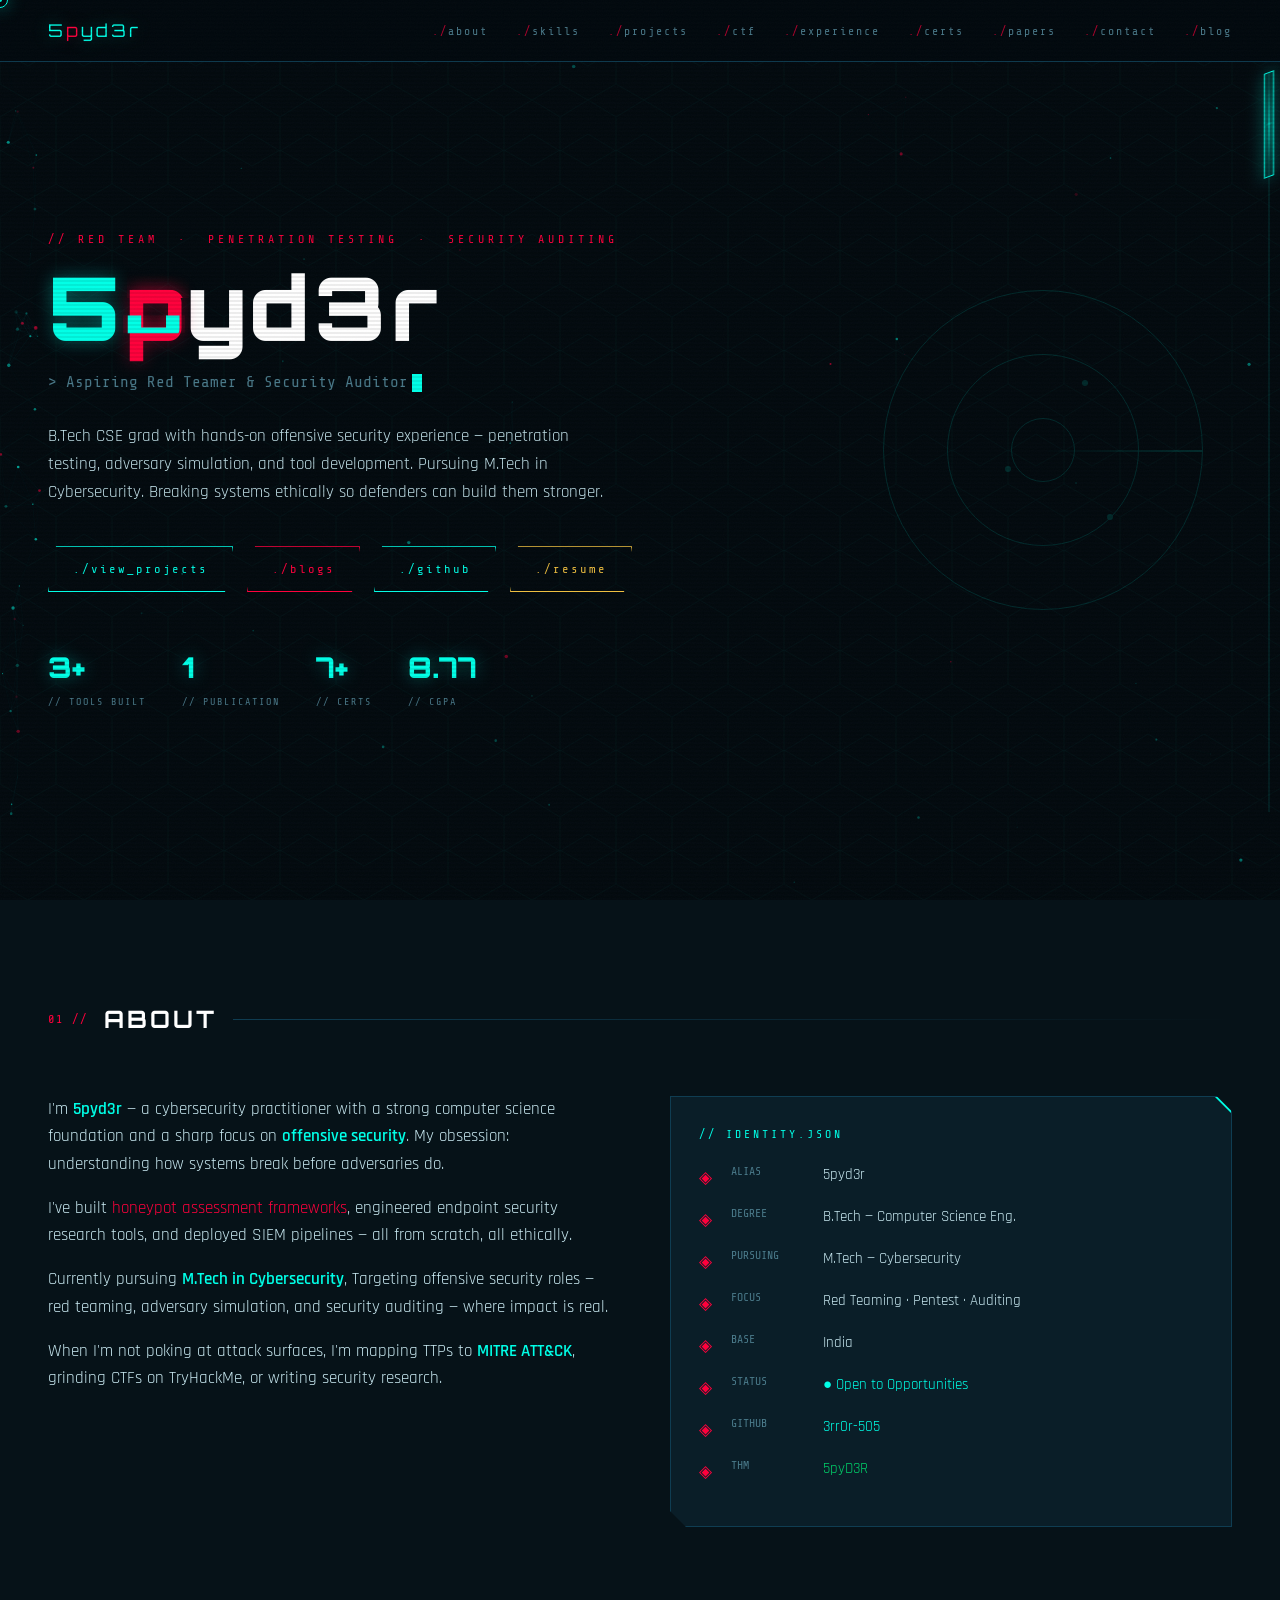
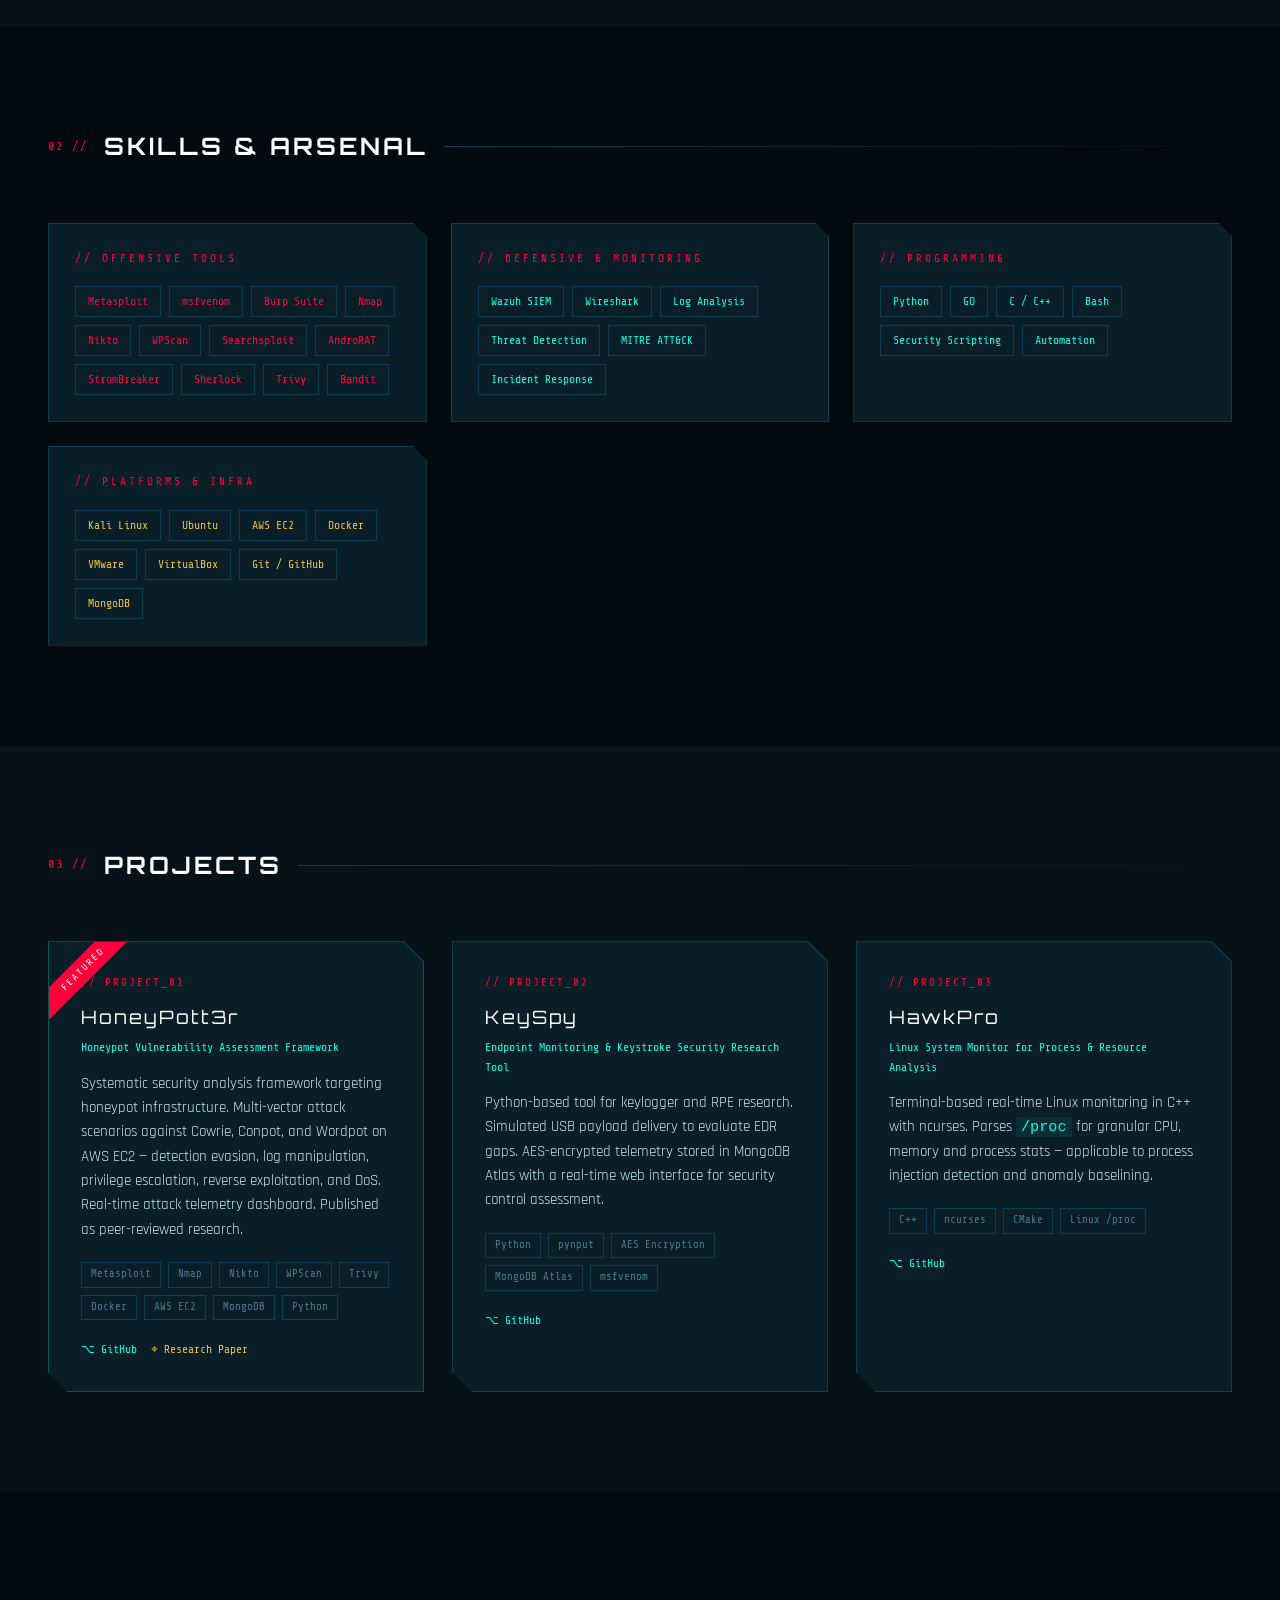
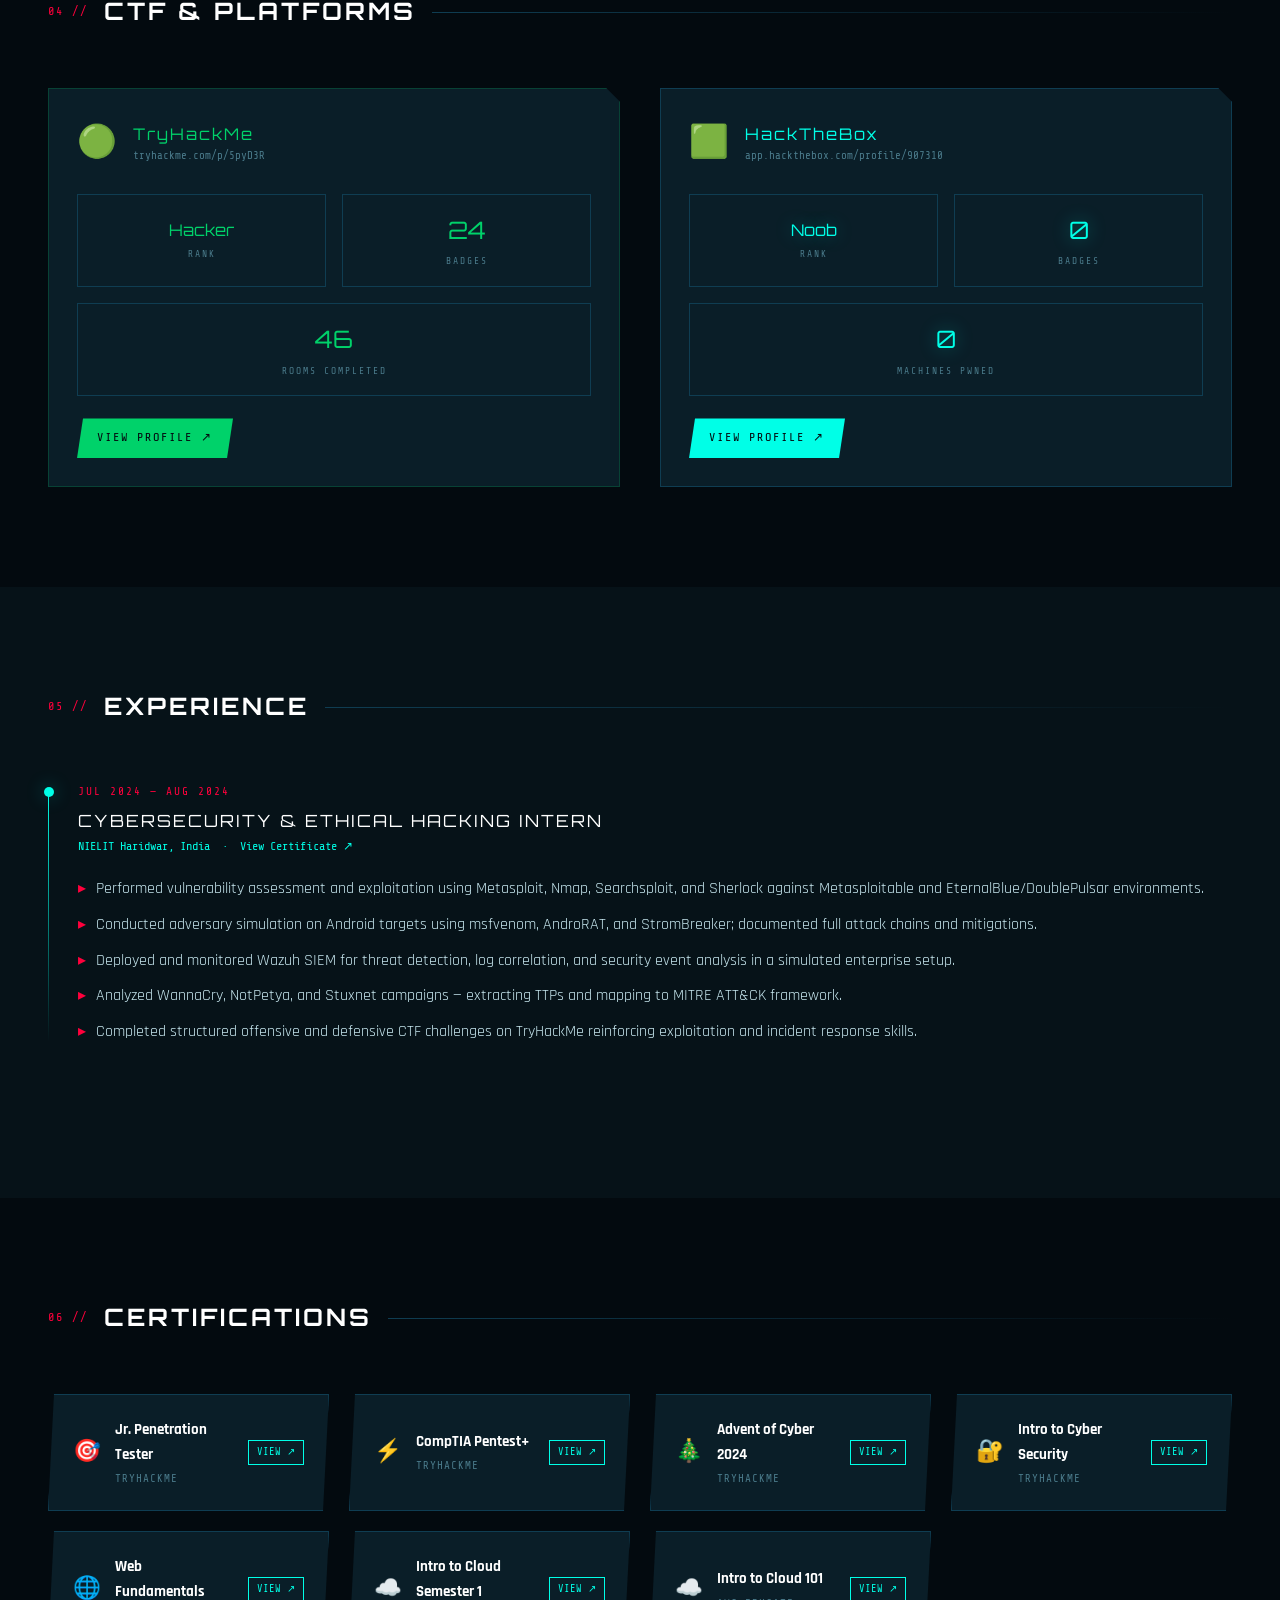
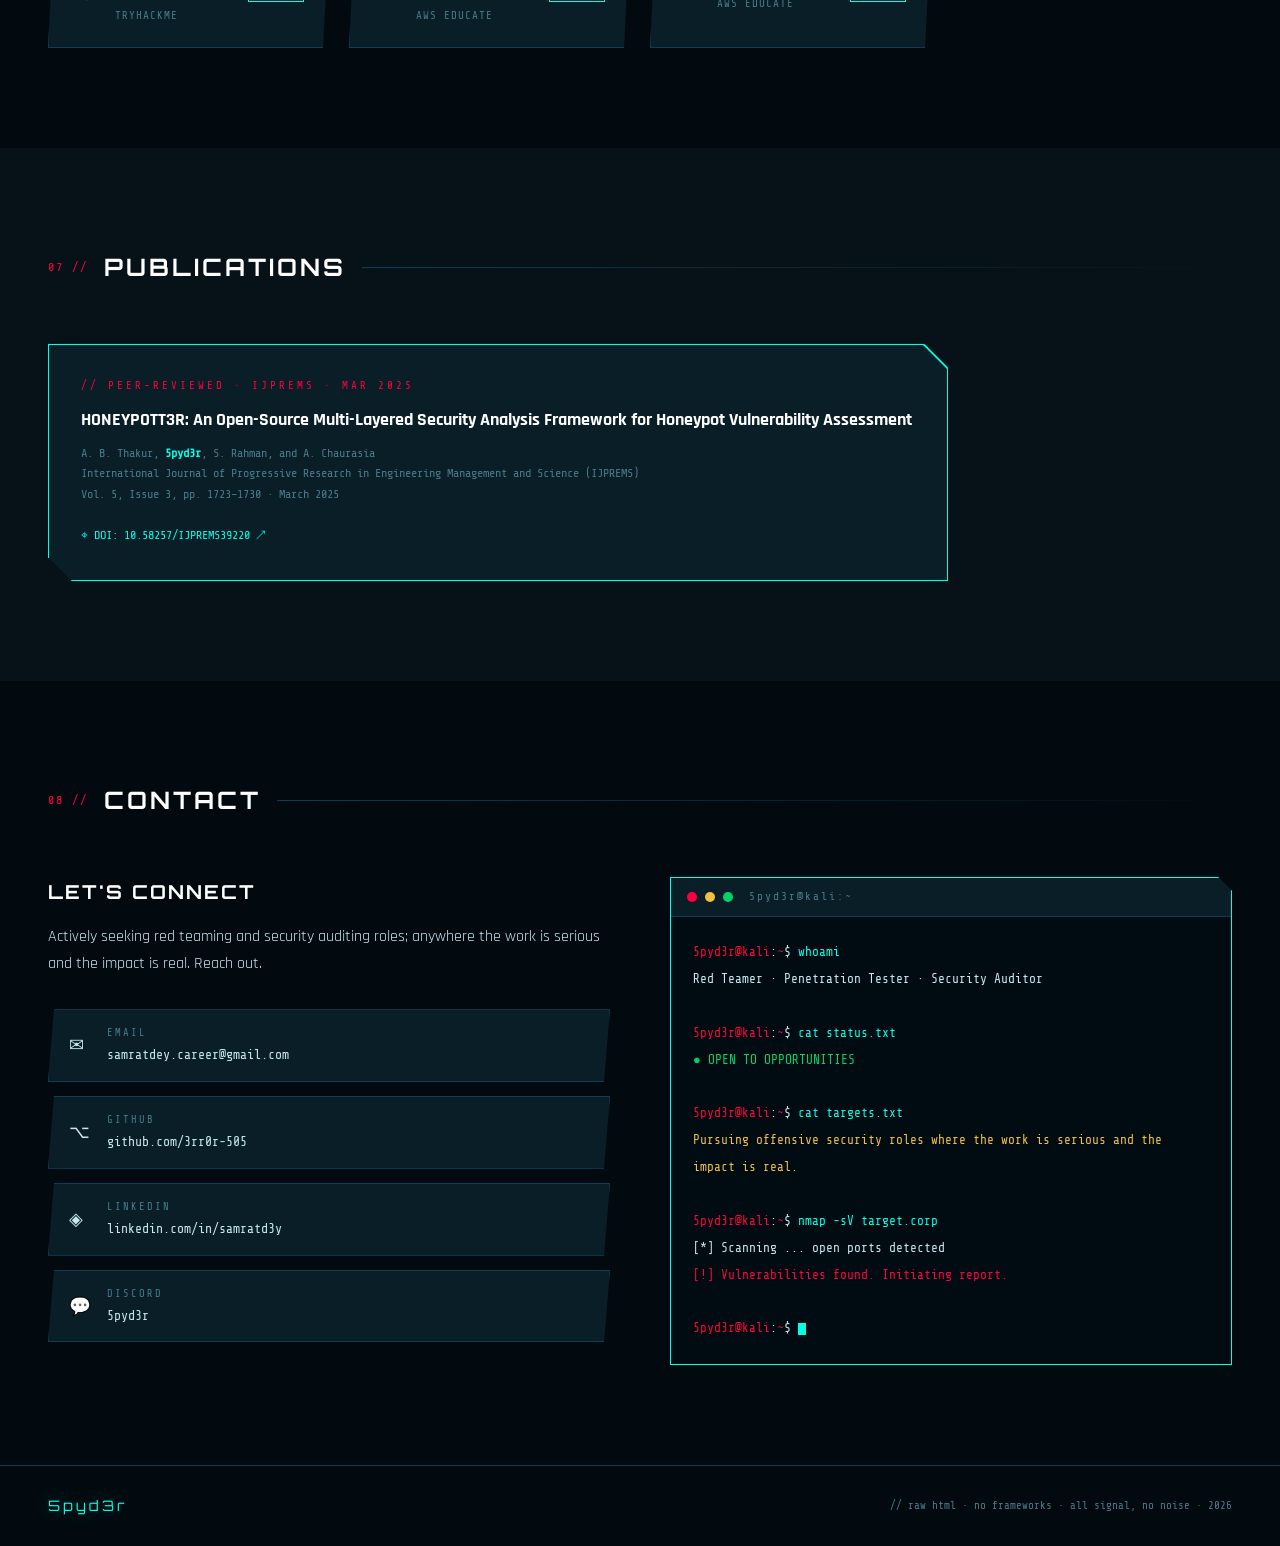
==== commit f204dadf: "feat(contact): replace TryHackMe with Discord contact link" ====
--- a/index.html
+++ b/index.html
@@ -685,12 +685,12 @@
                 </div>
             </a>
 
-            <!-- TryHackMe -->
-            <a href="https://tryhackme.com/p/5pyD3R" class="contact-link" target="_blank" rel="noopener">
-                <span class="cl-icon">🟢</span>
+            <!-- Discord -->
+            <a href="https://discord.com/users/934867710360297532" class="contact-link" target="_blank" rel="noopener">
+                <span class="cl-icon">💬</span>
                 <div>
-                <span class="cl-label">TRYHACKME</span>
-                <span>tryhackme.com/p/5pyD3R</span>
+                <span class="cl-label">DISCORD</span>
+                <span>5pyd3r</span>
                 </div>
             </a>
 
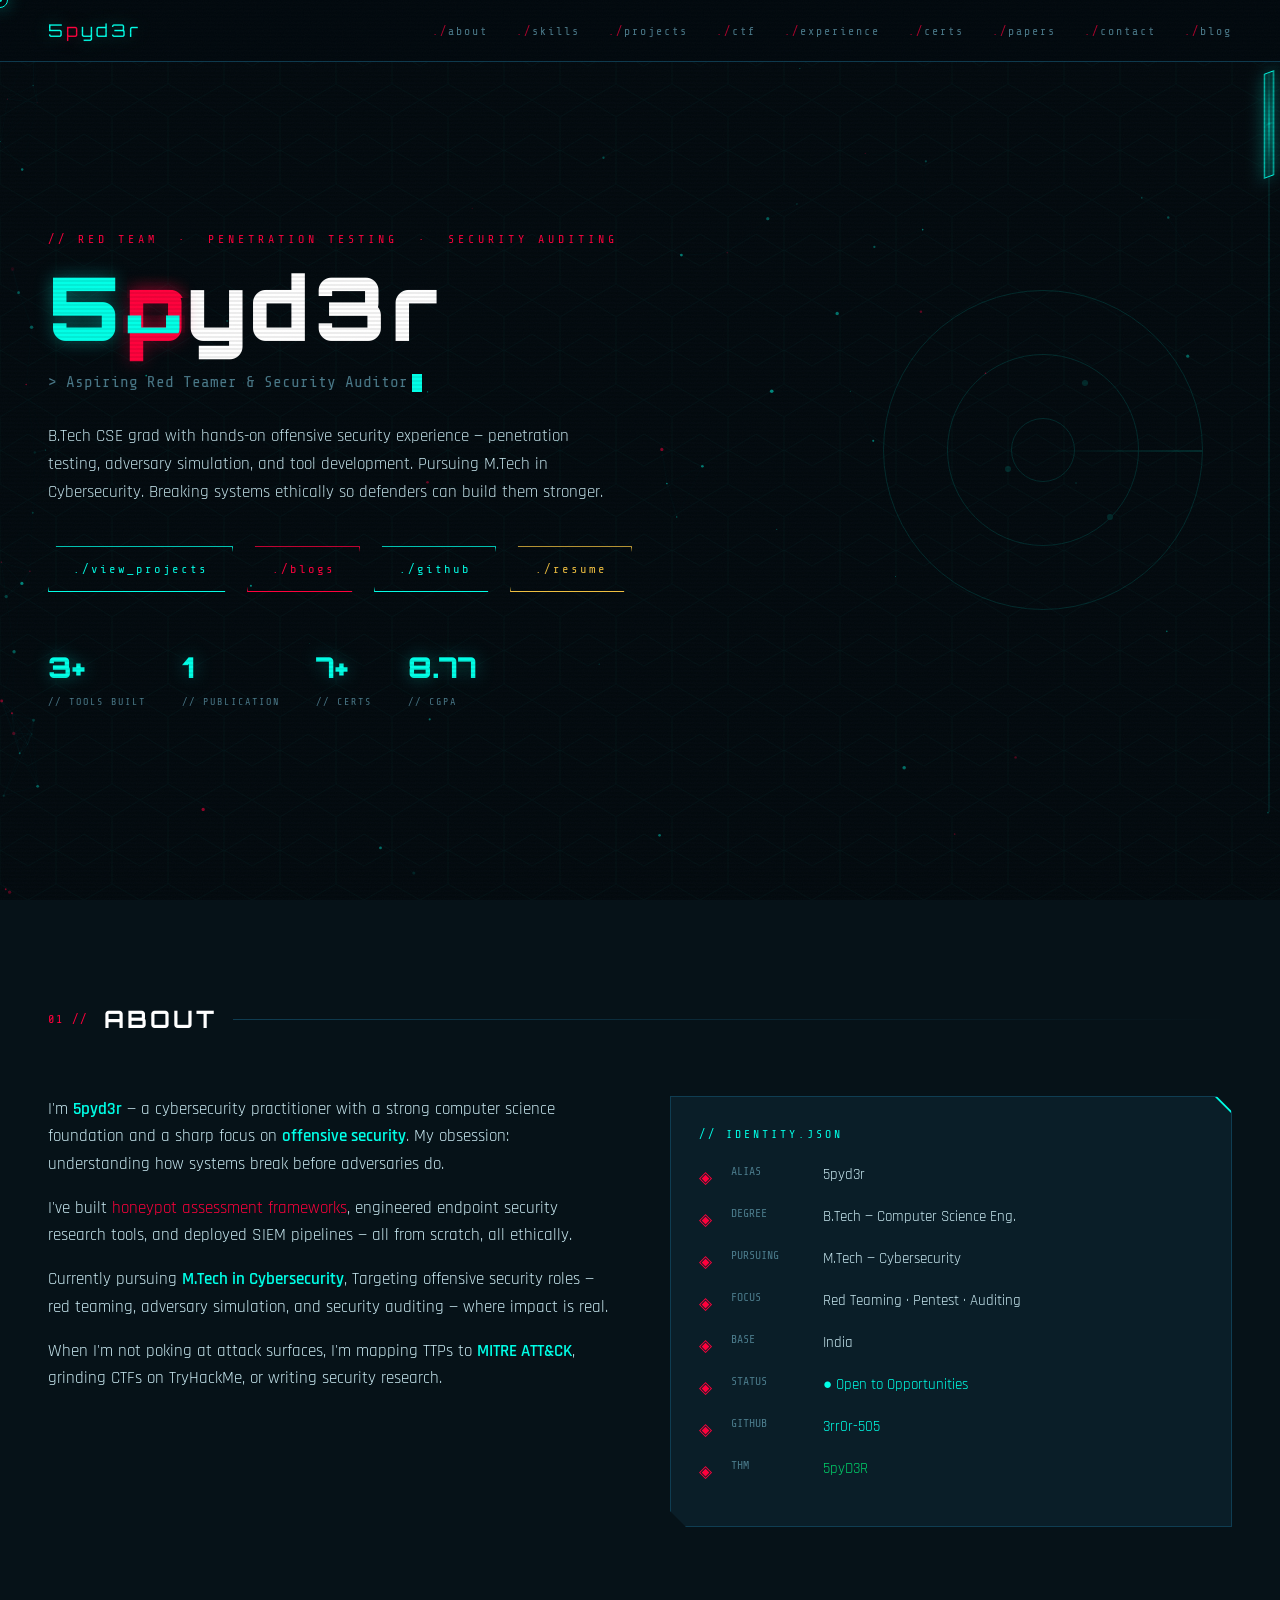
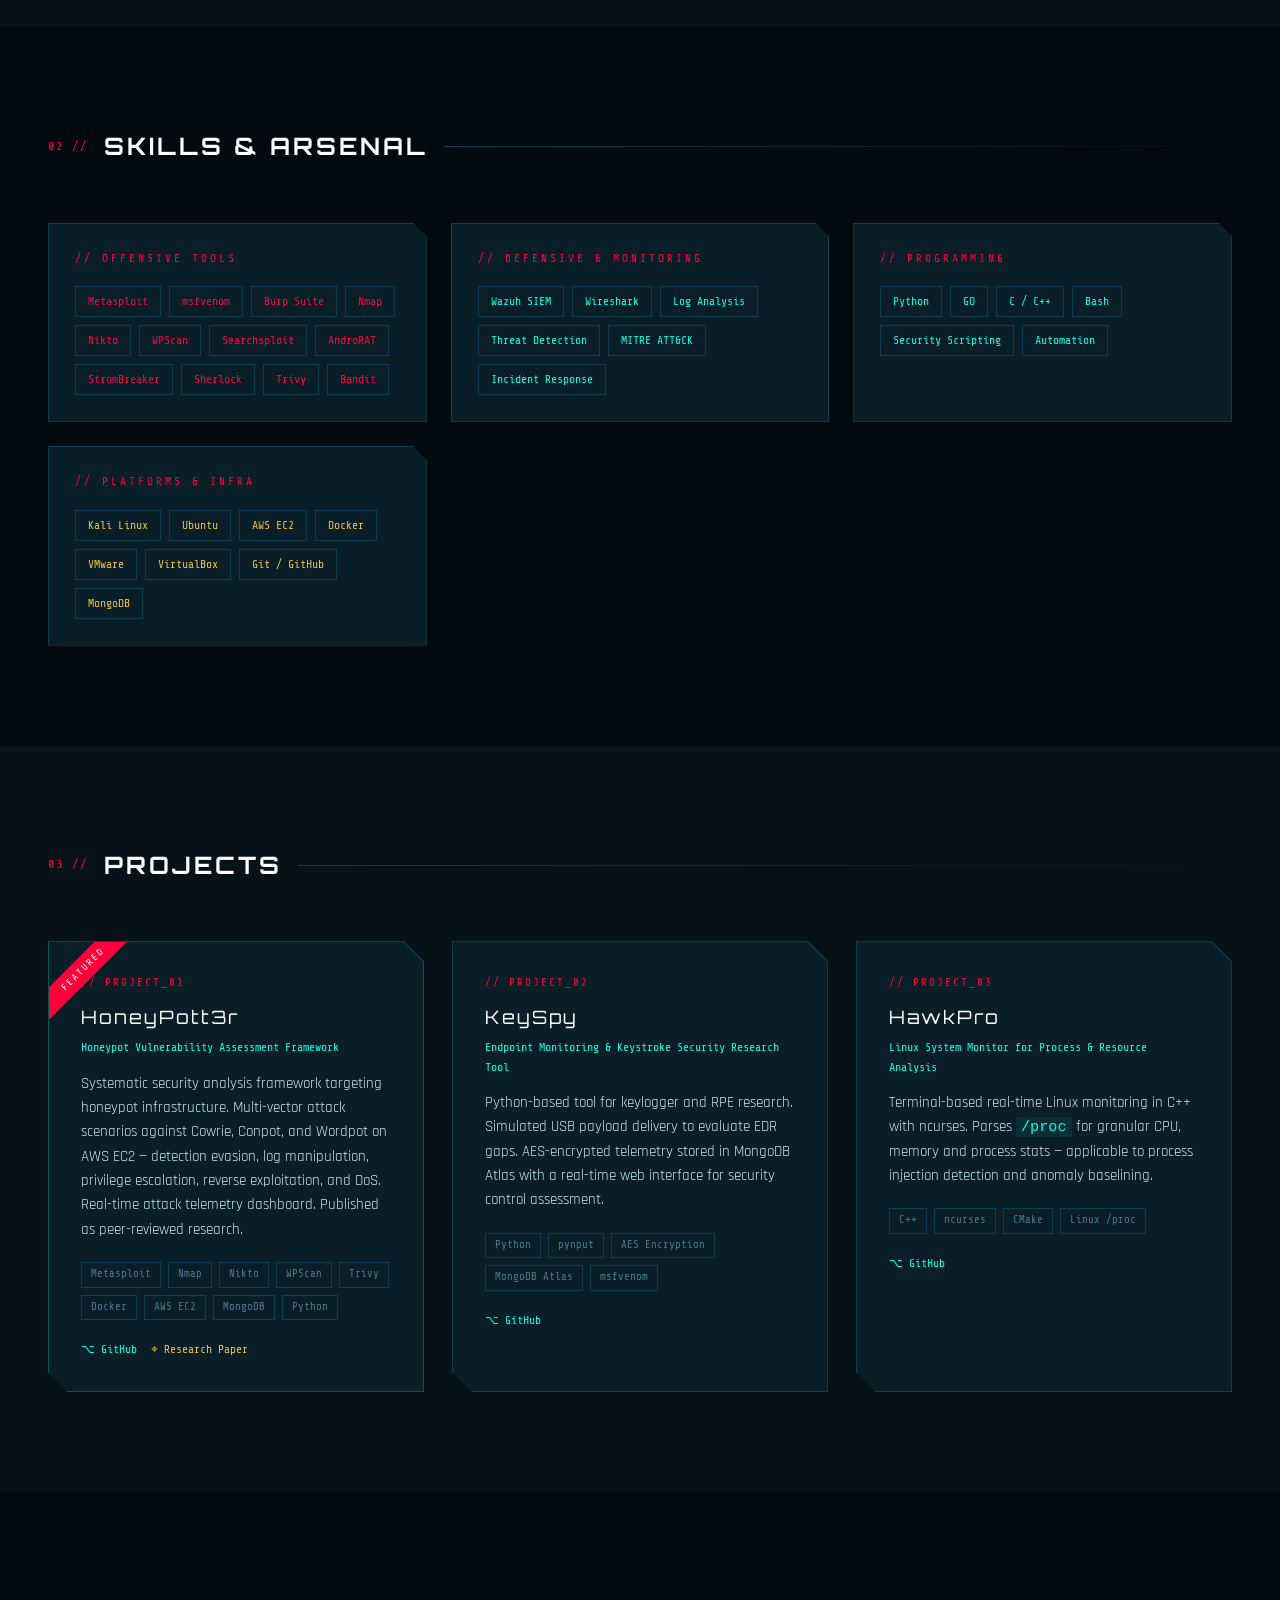
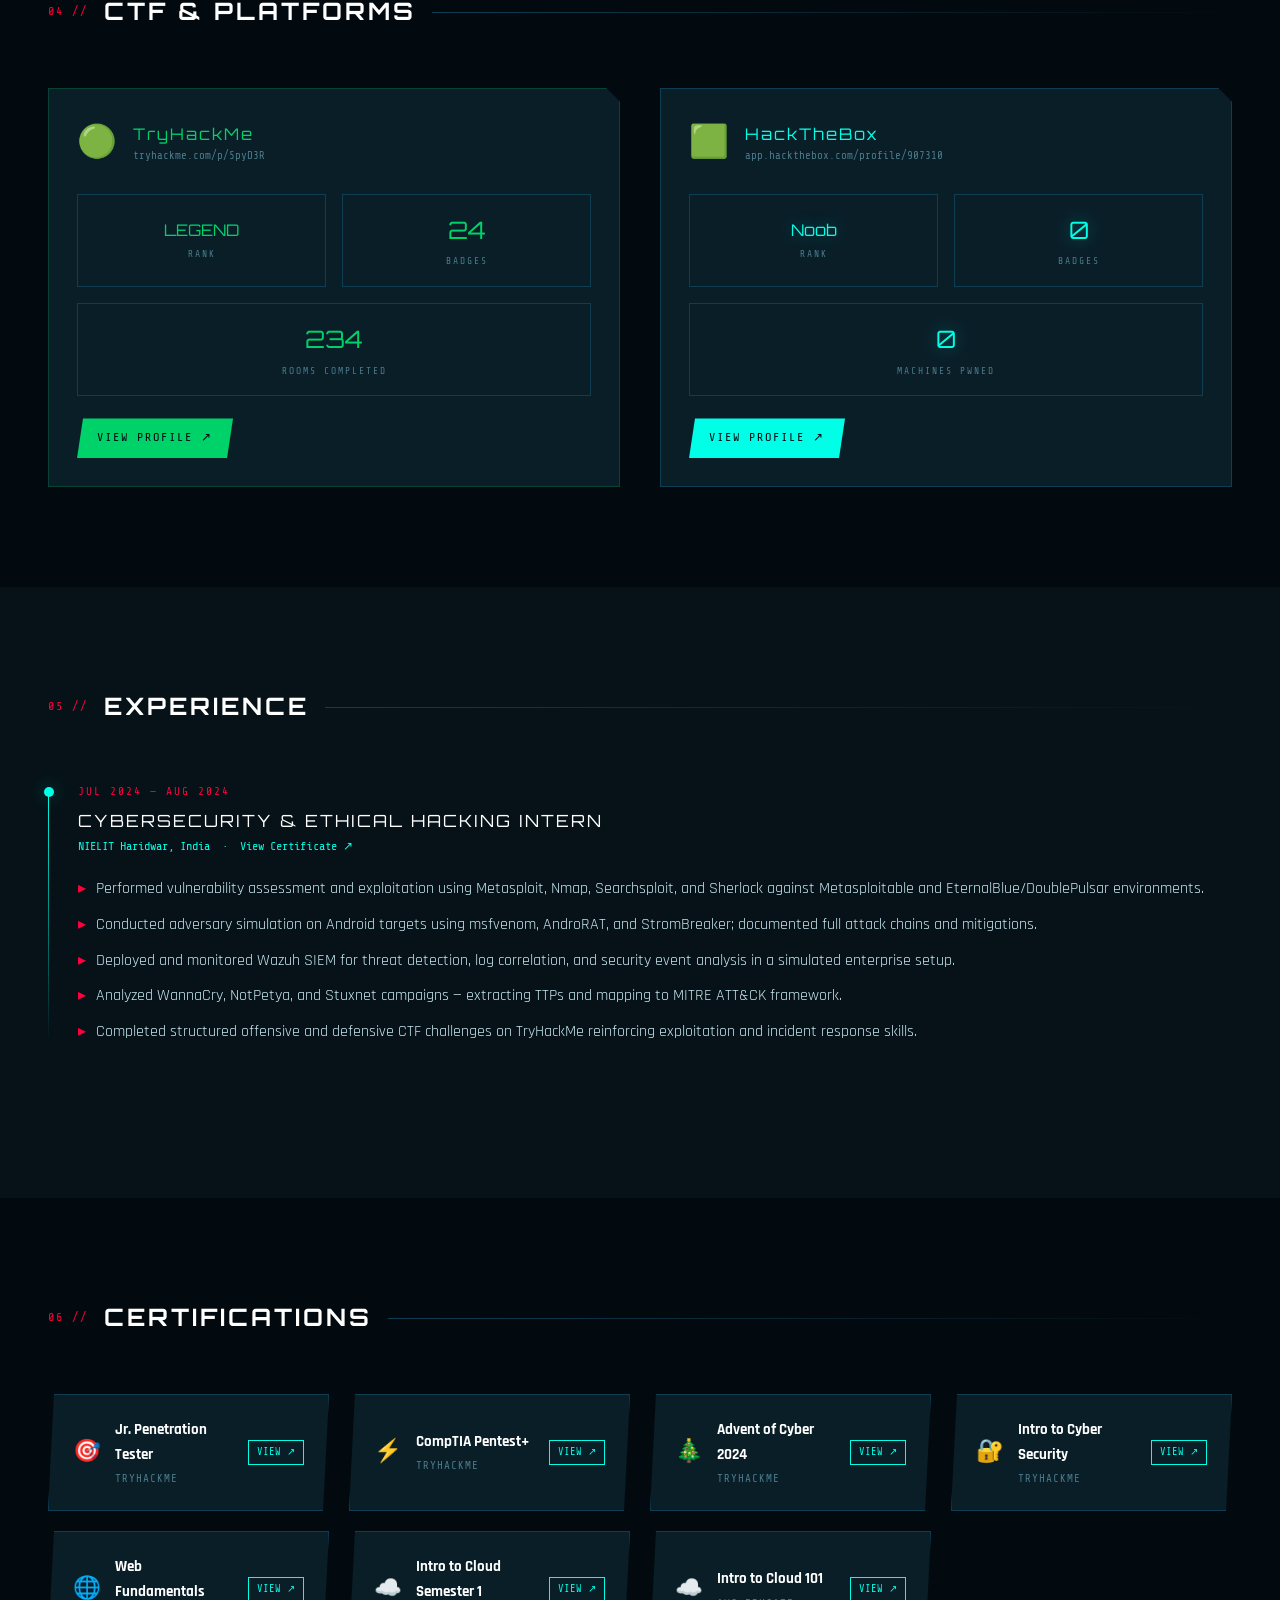
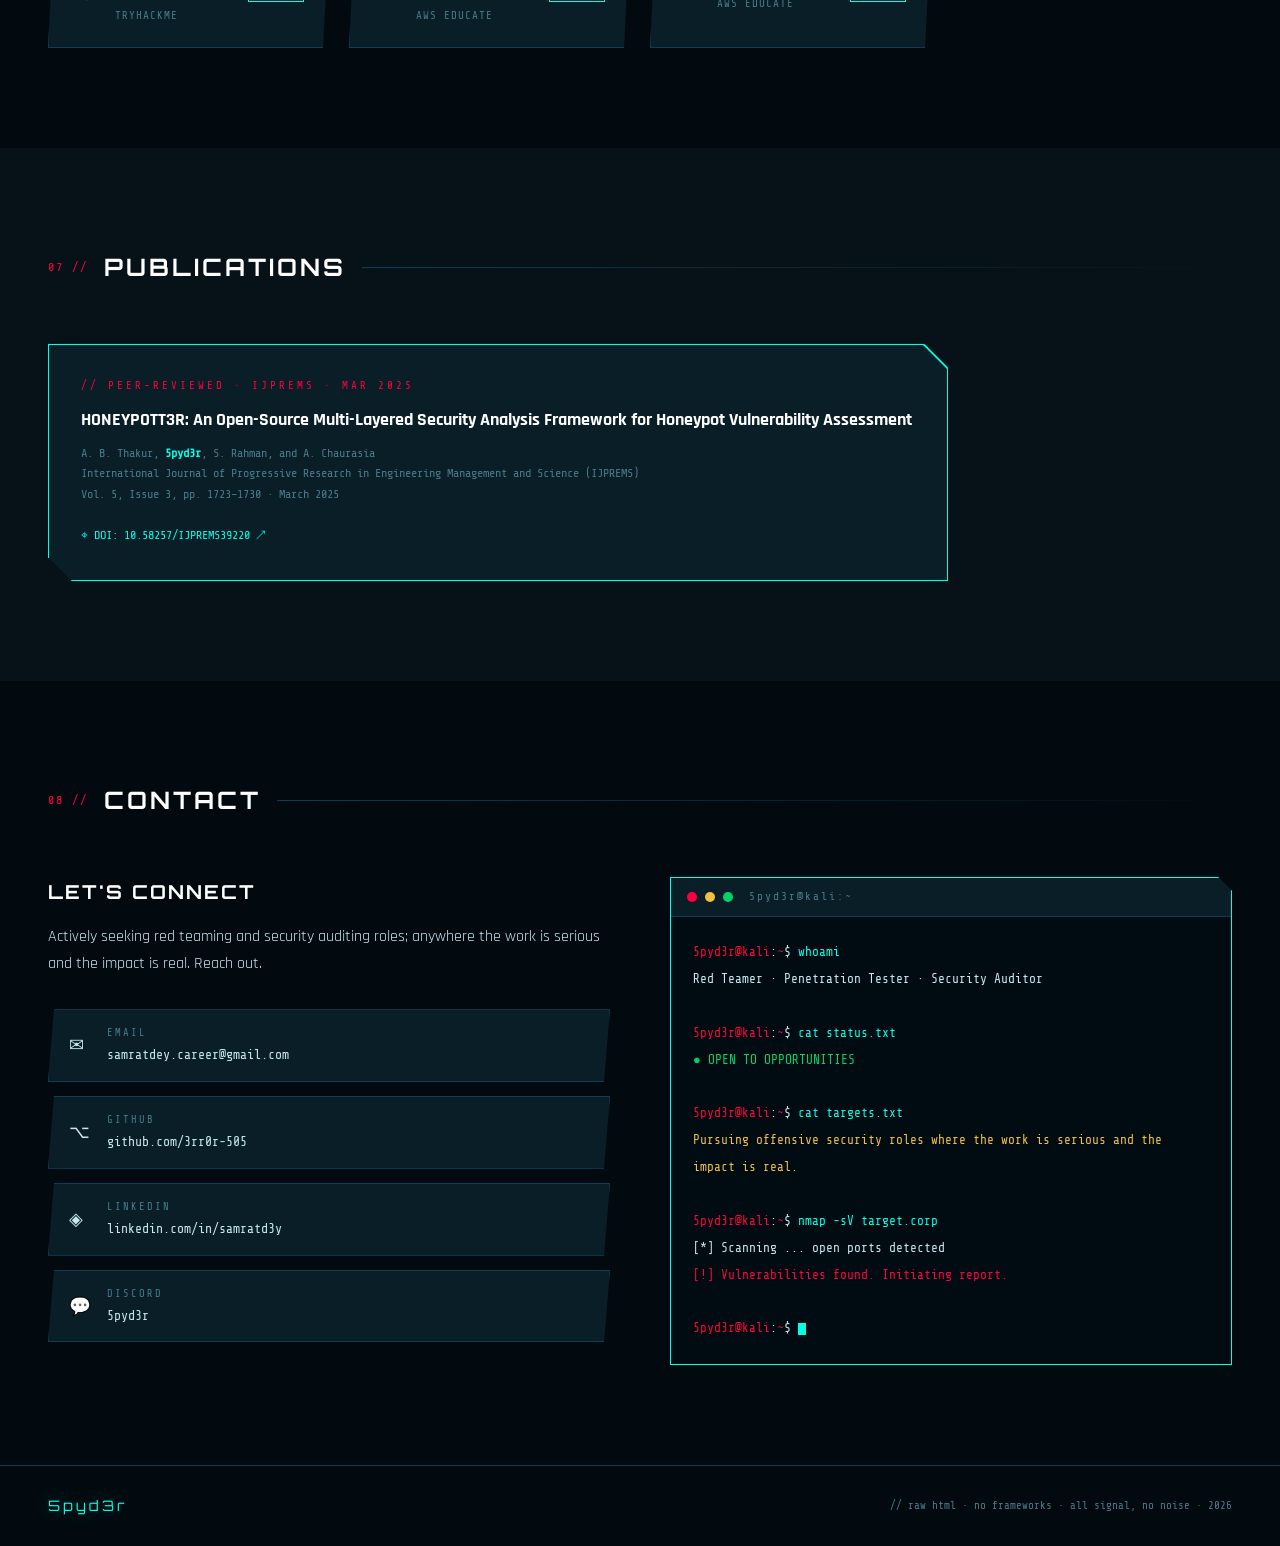
==== commit a1cfd8e9: "Fix: Update CTF Stats" ====
--- a/index.html
+++ b/index.html
@@ -427,7 +427,7 @@
 
             <div class="ctf-stats">
                 <div class="ctf-stat">
-                <div class="ctf-stat-num" style="font-size:1rem;padding-top:6px;">Hacker</div>
+                <div class="ctf-stat-num" style="font-size:1rem;padding-top:6px;">LEGEND</div>
                 <div class="ctf-stat-label">RANK</div>
                 </div>
                 <div class="ctf-stat">
@@ -435,7 +435,7 @@
                 <div class="ctf-stat-label">BADGES</div>
                 </div>
                 <div class="ctf-stat" style="grid-column:span 2;">
-                <div class="ctf-stat-num" data-count="47" data-suffix="">0</div>
+                <div class="ctf-stat-num" data-count="235" data-suffix="">0</div>
                 <div class="ctf-stat-label">ROOMS COMPLETED</div>
                 </div>
             </div>
@@ -762,4 +762,4 @@
 
     <script src="script.js"></script>
 </body>
-</html>+</html>
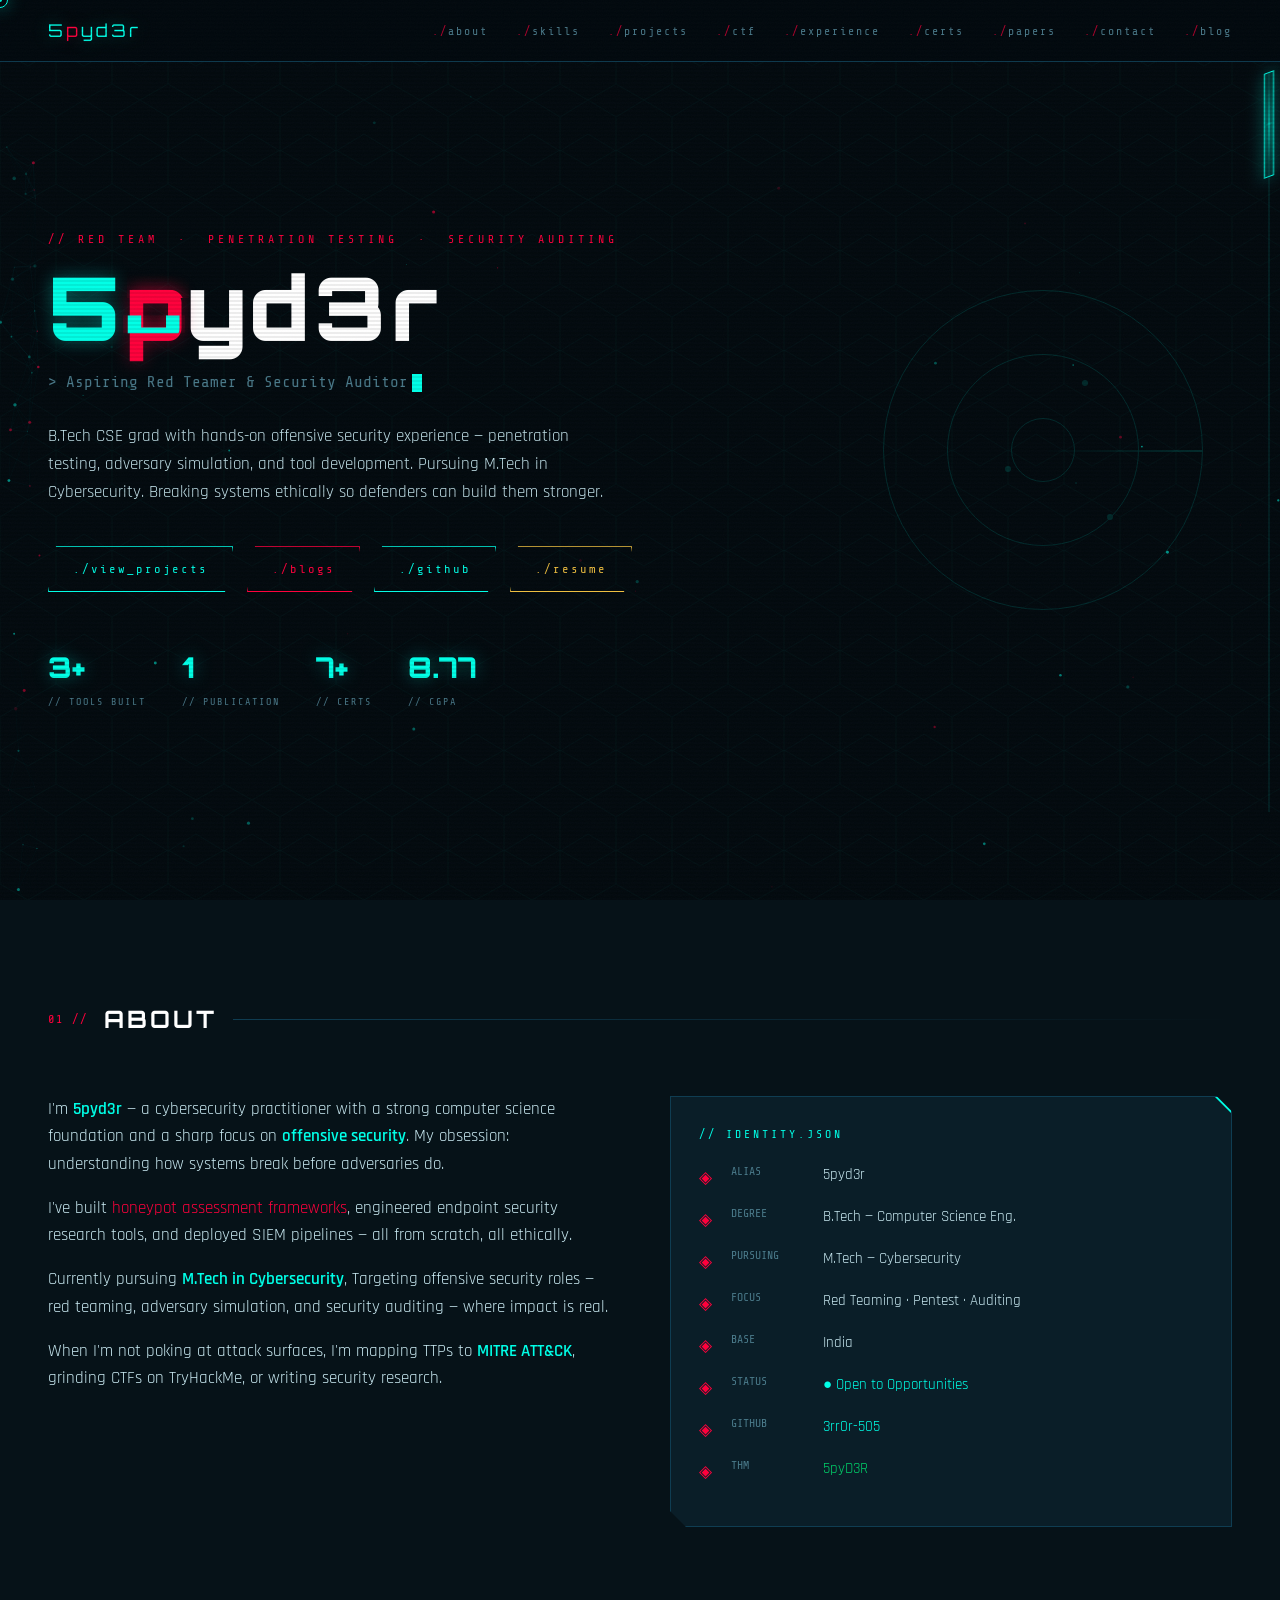
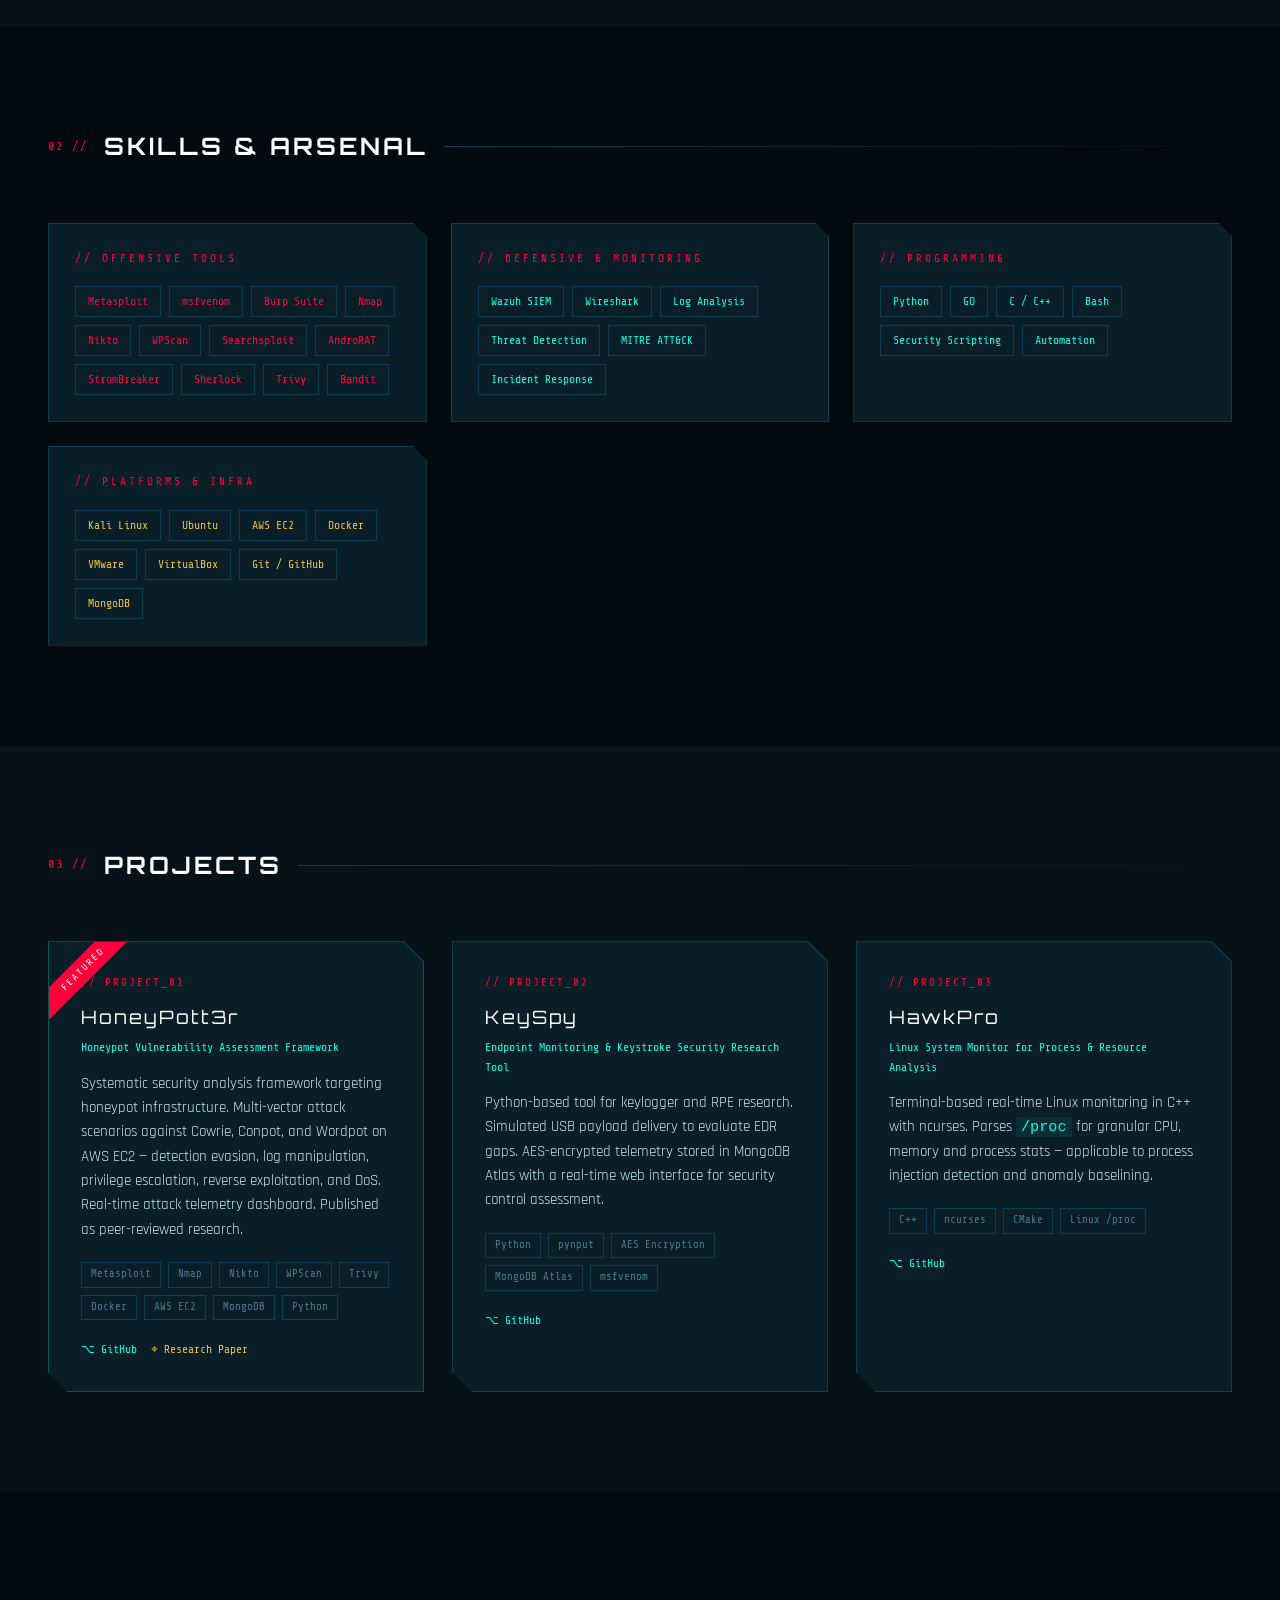
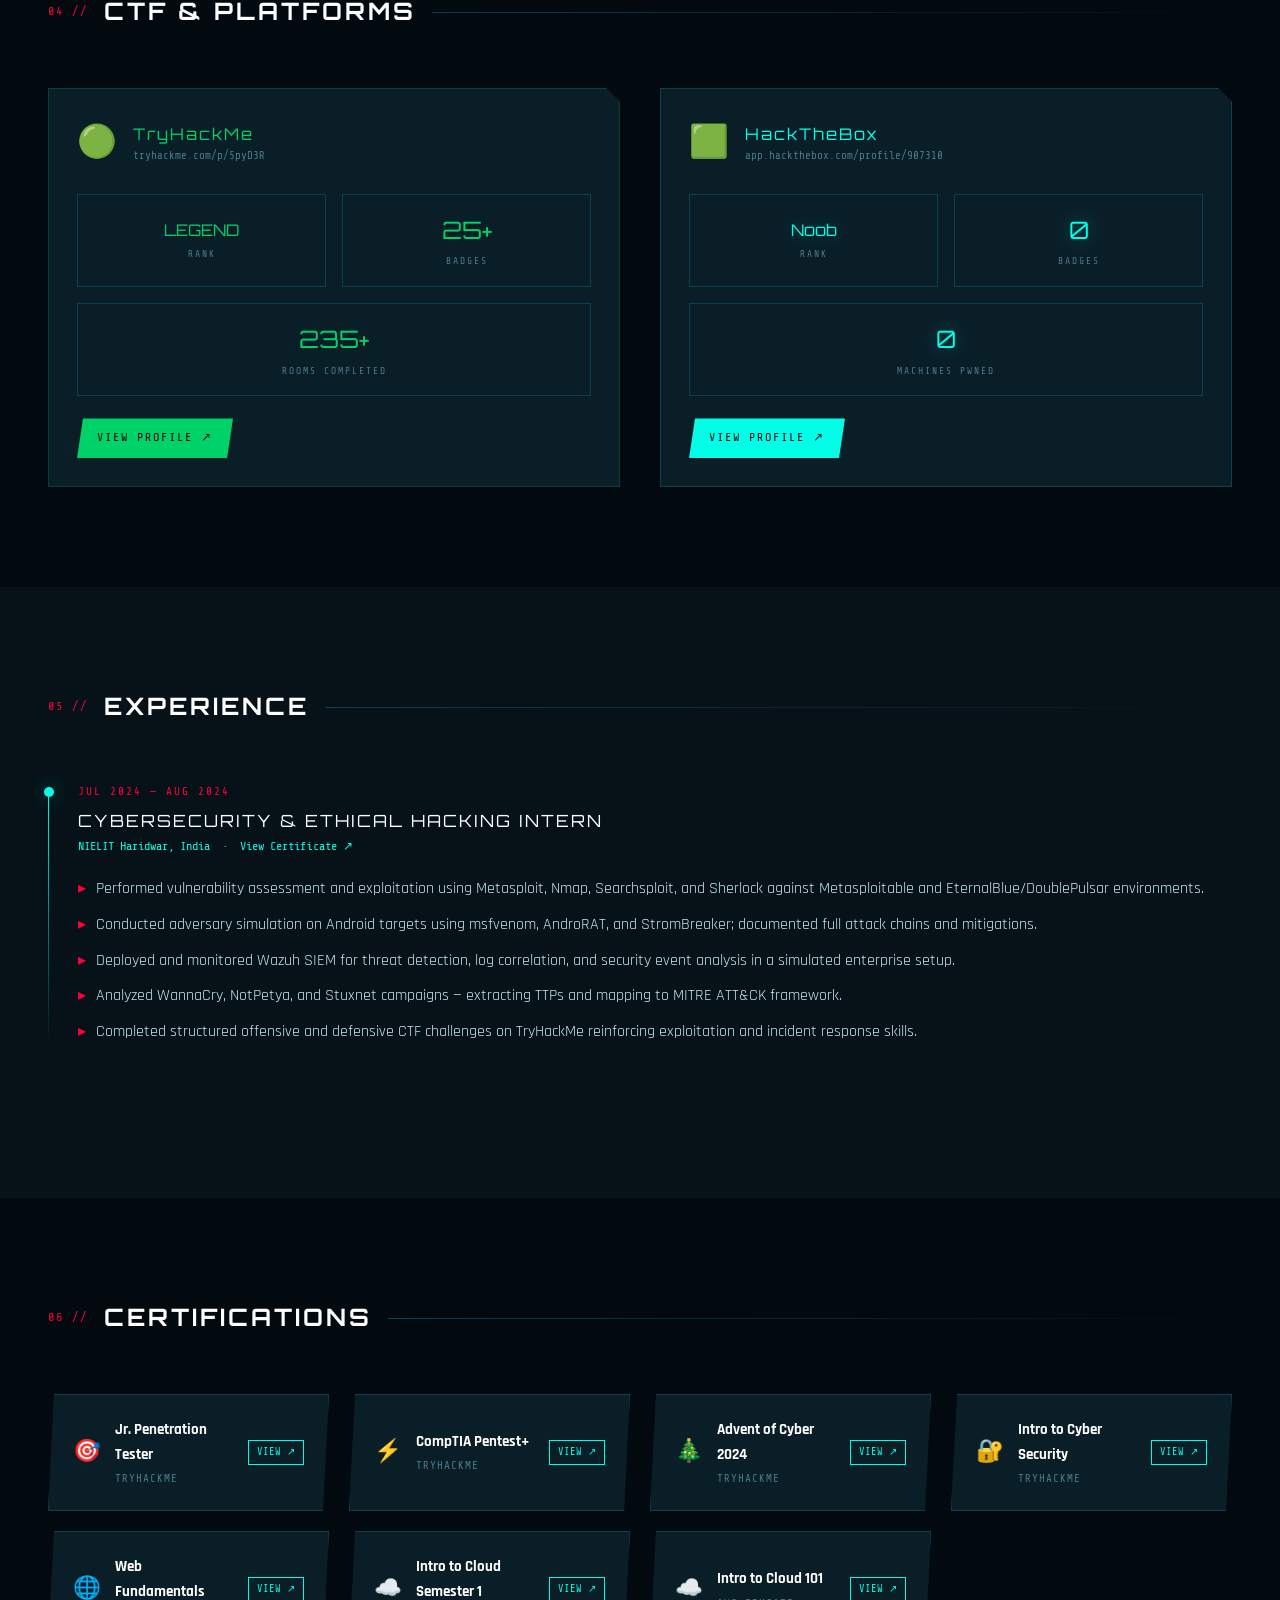
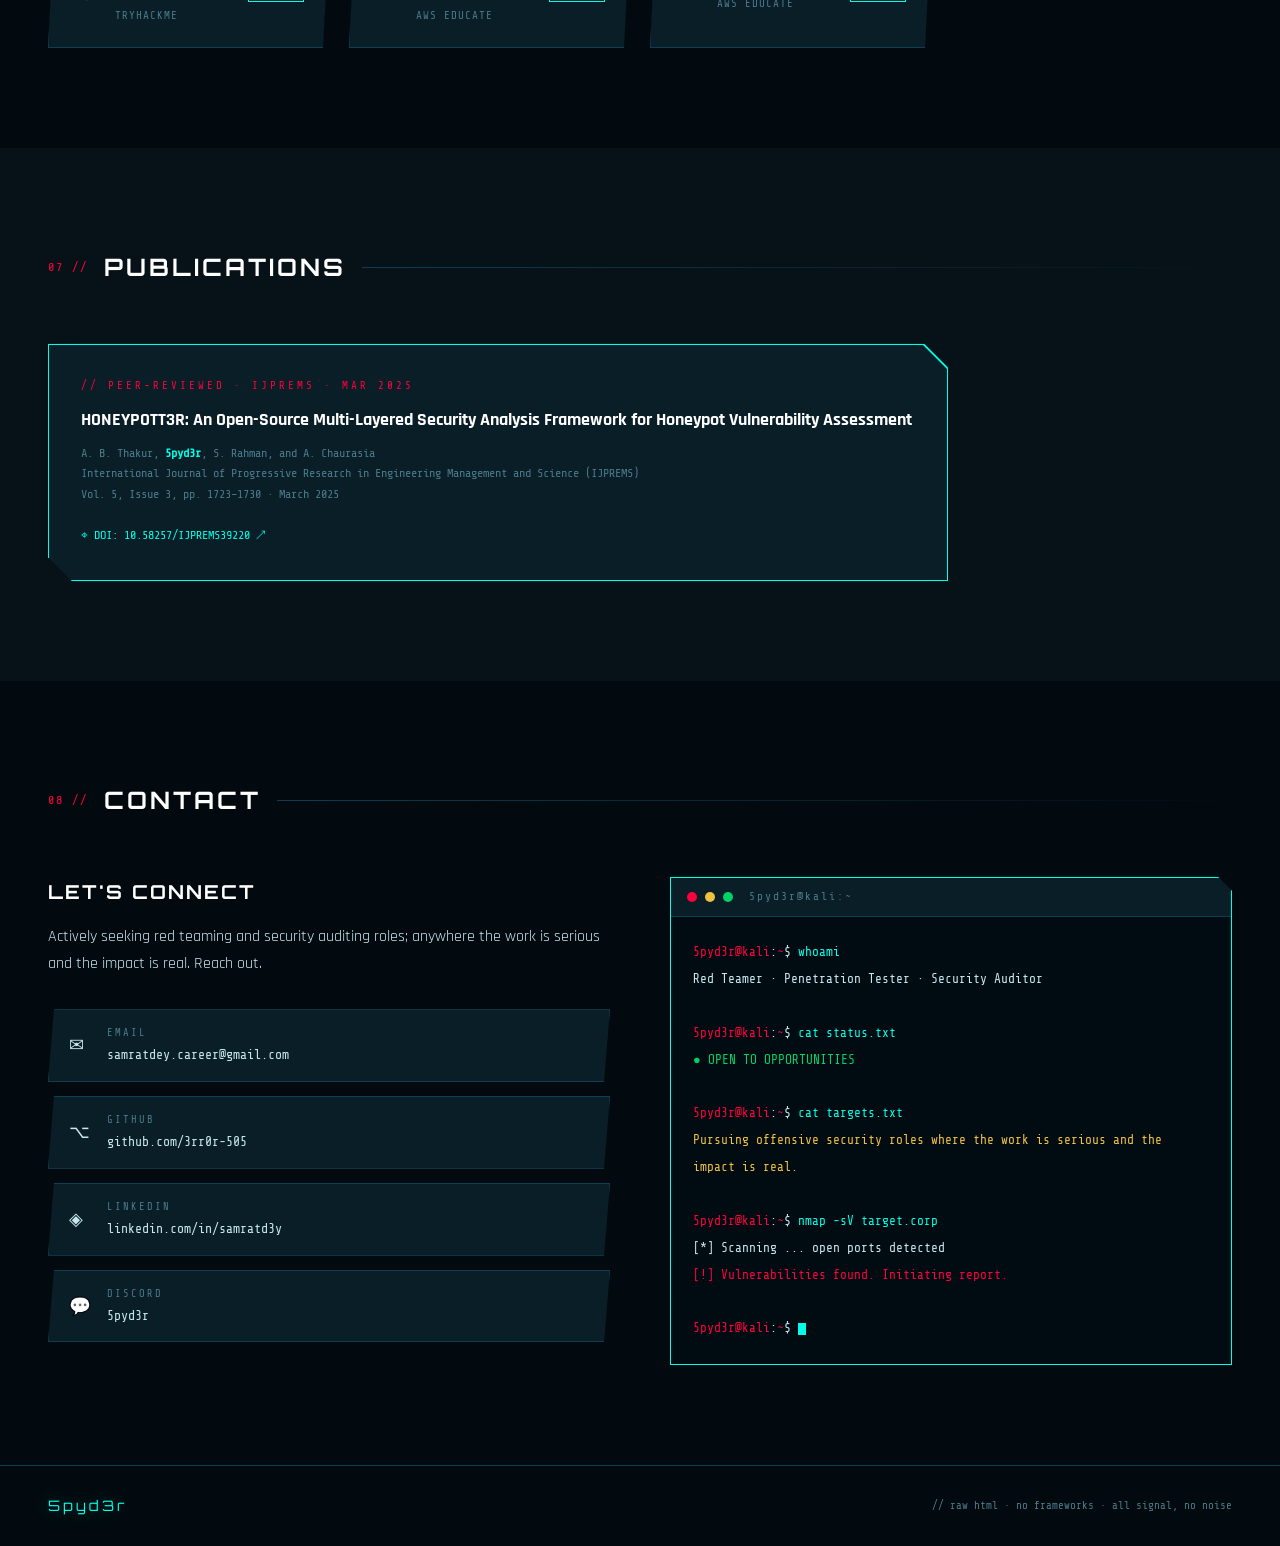
==== commit 45b9b1a8: "fix: update footer in portfolio" ====
--- a/index.html
+++ b/index.html
@@ -757,7 +757,7 @@
         ═══════════════════════════════════════════════════════════ -->
     <footer>
         <div class="footer-name">5pyd3r</div>
-        <div class="footer-copy">// raw html · no frameworks · all signal, no noise · 2026</div>
+        <div class="footer-copy">// raw html · no frameworks · all signal, no noise</div>
     </footer>
 
     <script src="script.js"></script>
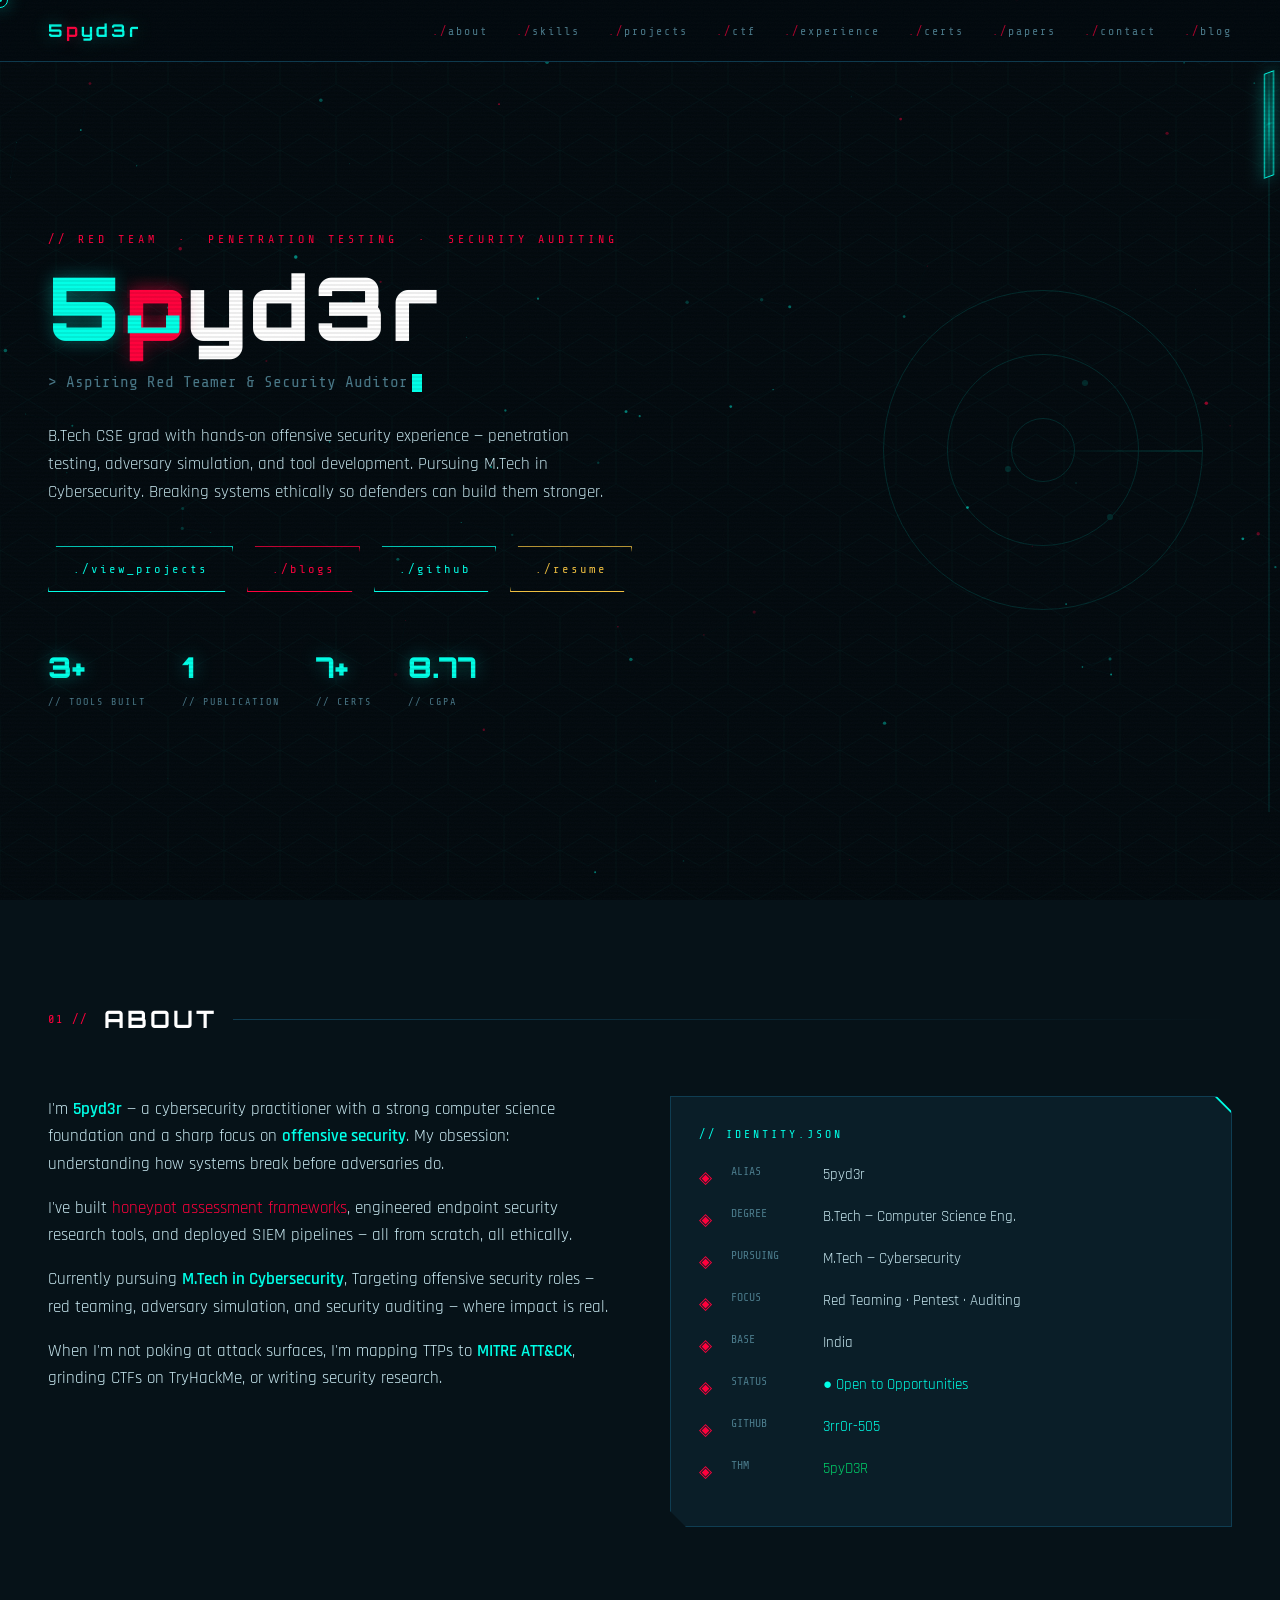
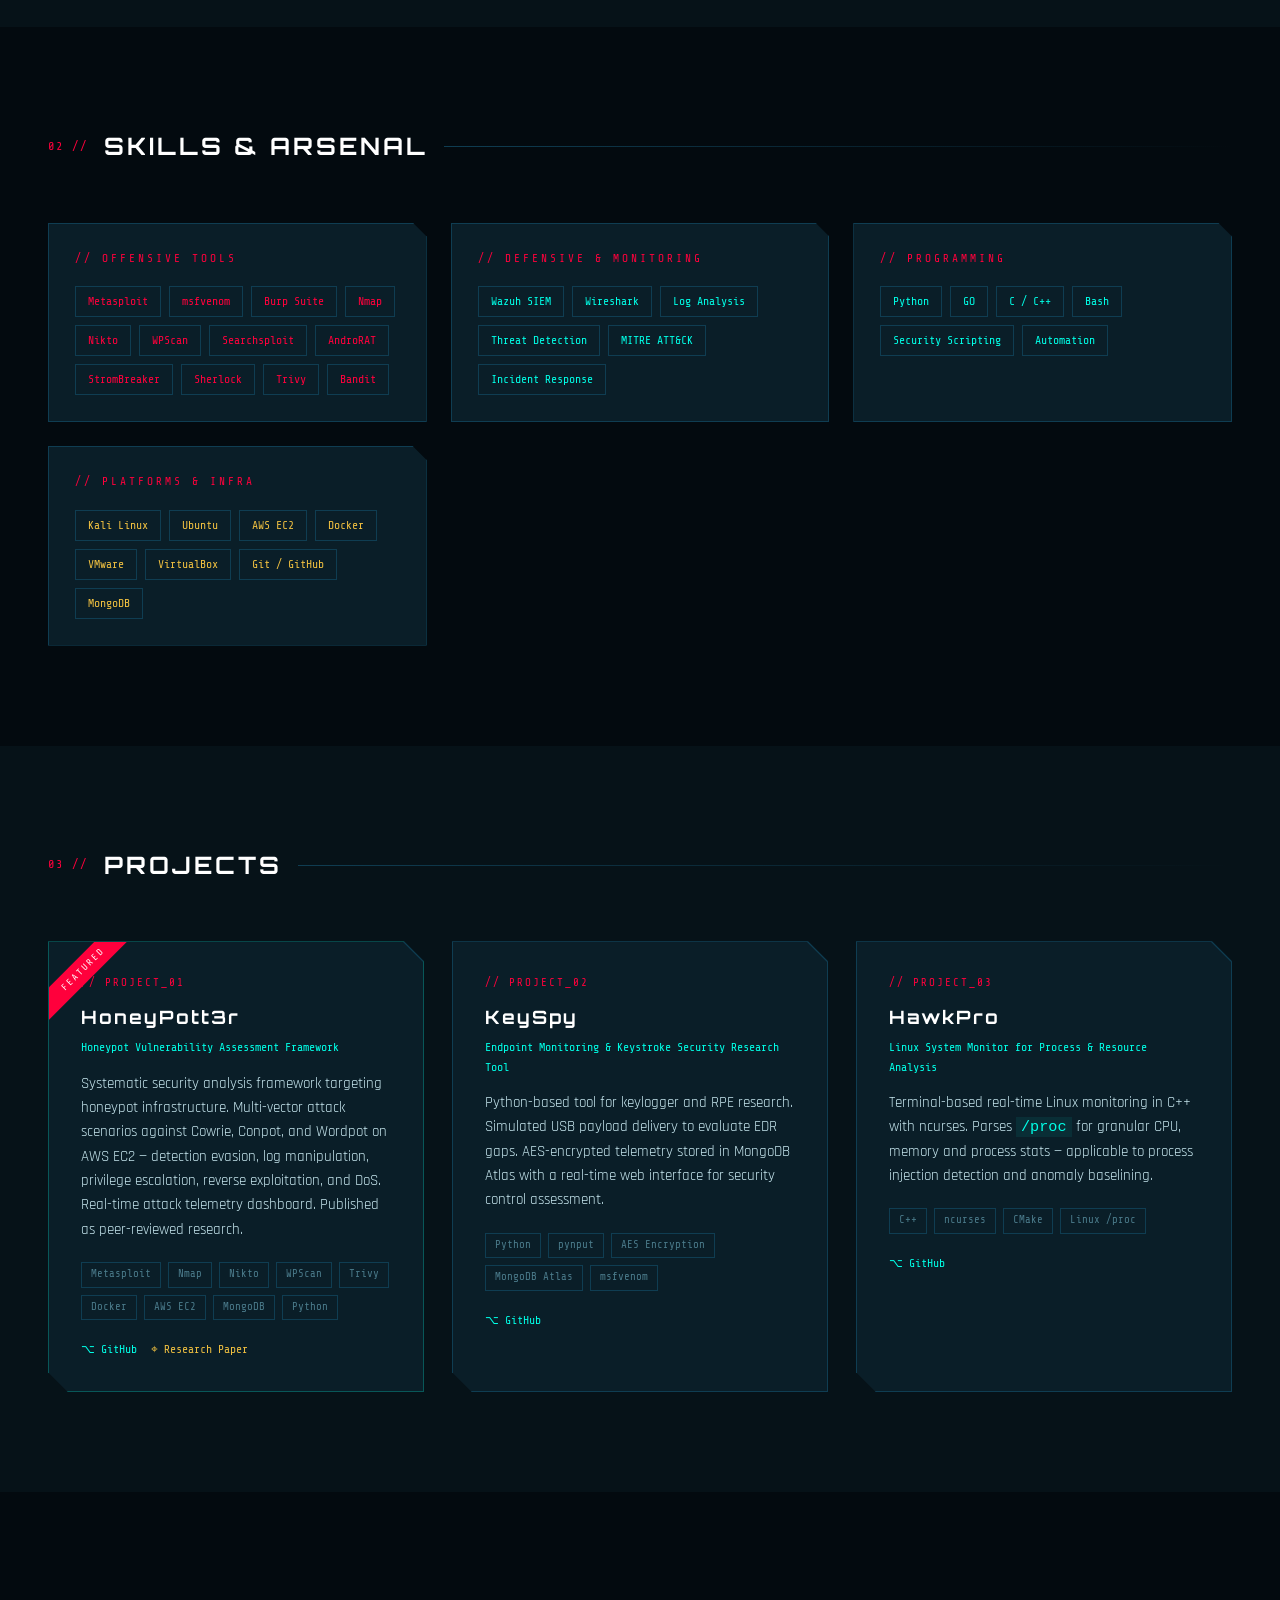
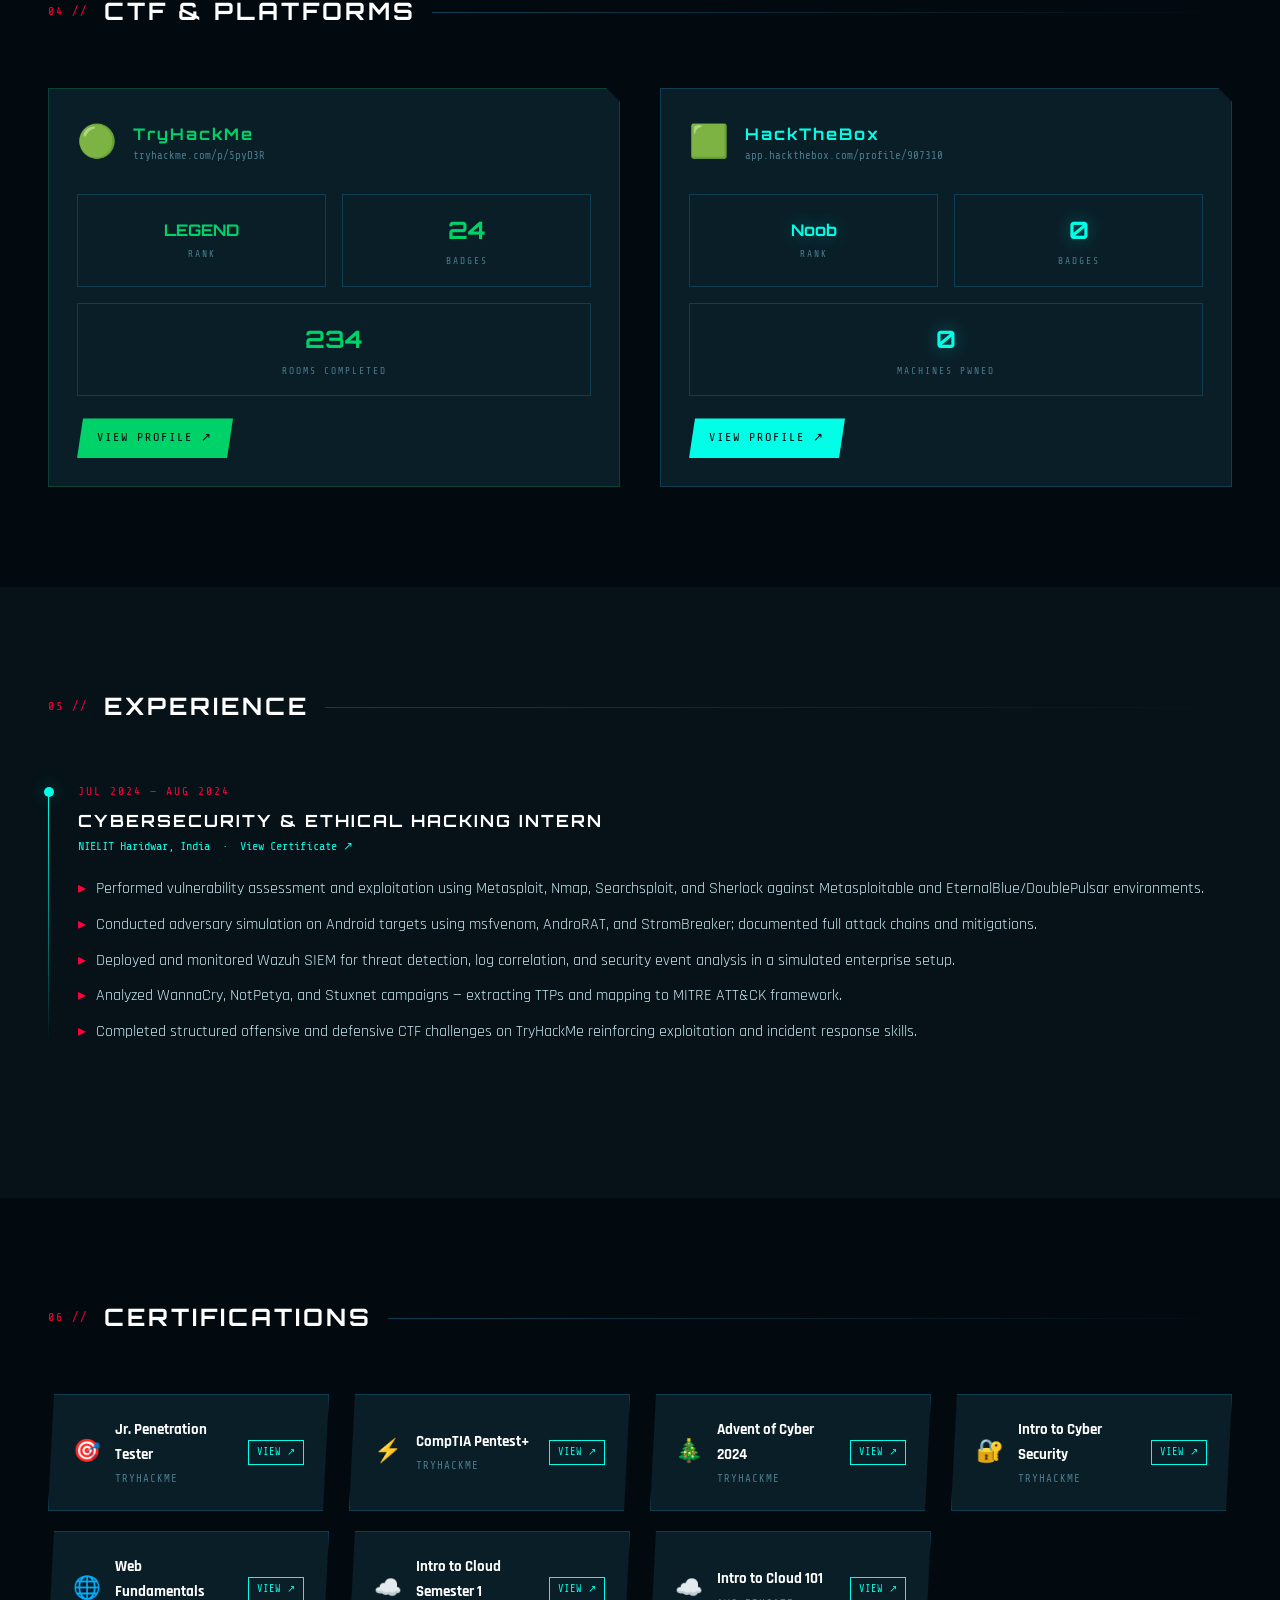
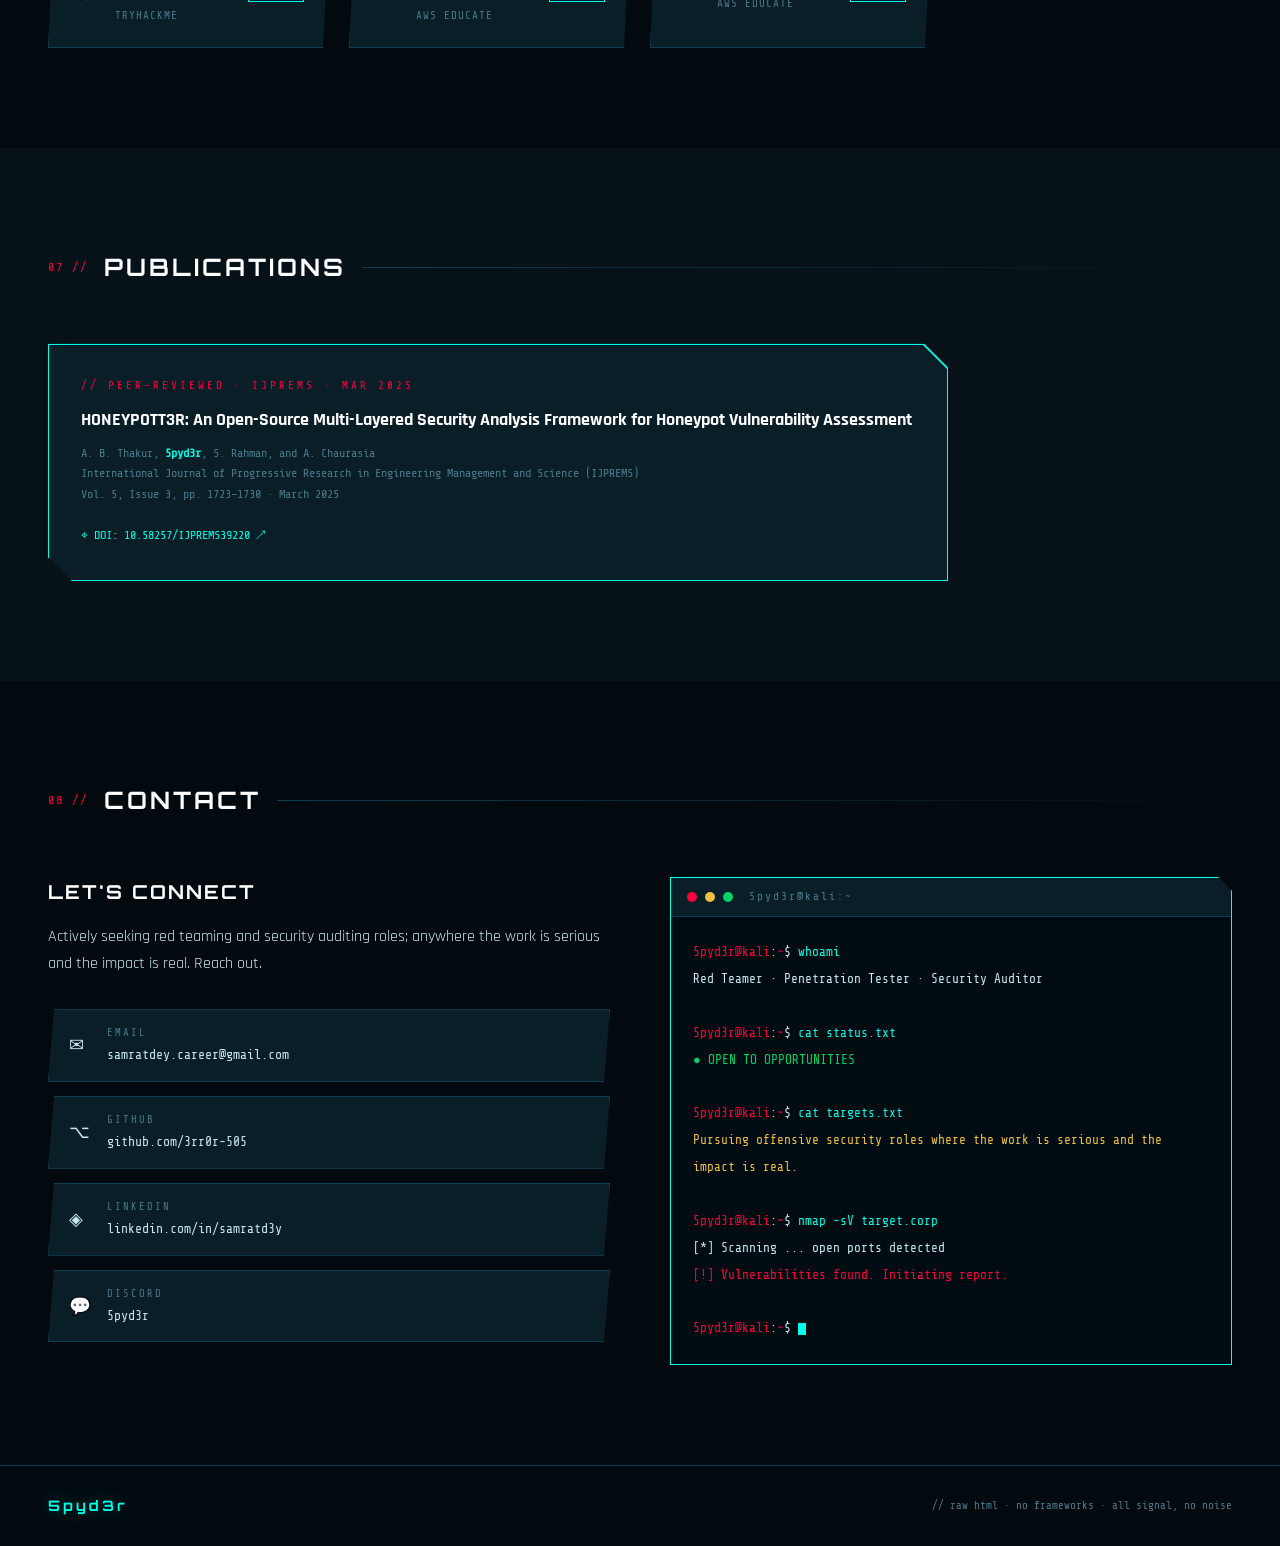
==== commit 43927481: "feat: self-host fonts and marked.js, remove all external CDN dependencies" ====
--- a/index.html
+++ b/index.html
@@ -34,8 +34,8 @@
         To swap a font: change the URL param & update
         the matching CSS variable in [CSS:ROOT]
         ═══════════════════════════════════════════ -->
-    <link rel="preconnect" href="https://fonts.googleapis.com"/>
-    <link href="https://fonts.googleapis.com/css2?family=Share+Tech+Mono&family=Rajdhani:wght@400;600;700&family=Orbitron:wght@700;900&display=swap" rel="stylesheet"/>
+    <!--<link rel="preconnect" href="https://fonts.googleapis.com"/>
+    <link href="https://fonts.googleapis.com/css2?family=Share+Tech+Mono&family=Rajdhani:wght@400;600;700&family=Orbitron:wght@700;900&display=swap" rel="stylesheet"/>-->
     <link rel="stylesheet" href="style.css">
 </head>
 
--- a/style.css
+++ b/style.css
@@ -33,6 +33,57 @@
         ============================================================ */
 
 /* ═══════════════════════════════════════════════════════════
+        [CSS:FONTS] — Self-hosted fonts
+        ═══════════════════════════════════════════════════════════ */
+@font-face {
+    font-family: 'Share Tech Mono';
+    src: url('/assets/fonts/share-tech-mono-v16-latin/share-tech-mono-v16-latin-regular.woff2') format('woff2');
+    font-weight: 400;
+    font-style: normal;
+    font-display: swap;
+}
+
+@font-face {
+    font-family: 'Rajdhani';
+    src: url('/assets/fonts/rajdhani-v17-latin/rajdhani-v17-latin-regular.woff2') format('woff2');
+    font-weight: 400;
+    font-style: normal;
+    font-display: swap;
+}
+
+@font-face {
+    font-family: 'Rajdhani';
+    src: url('/assets/fonts/rajdhani-v17-latin/rajdhani-v17-latin-600.woff2') format('woff2');
+    font-weight: 600;
+    font-style: normal;
+    font-display: swap;
+}
+
+@font-face {
+    font-family: 'Rajdhani';
+    src: url('/assets/fonts/rajdhani-v17-latin/rajdhani-v17-latin-700.woff2') format('woff2');
+    font-weight: 700;
+    font-style: normal;
+    font-display: swap;
+}
+
+@font-face {
+    font-family: 'Orbitron';
+    src: url('/assets/fonts/orbitron-v35-latin/orbitron-v35-latin-700.woff2') format('woff2');
+    font-weight: 700;
+    font-style: normal;
+    font-display: swap;
+}
+
+@font-face {
+    font-family: 'Orbitron';
+    src: url('/assets/fonts/orbitron-v35-latin/orbitron-v35-latin-900.woff2') format('woff2');
+    font-weight: 900;
+    font-style: normal;
+    font-display: swap;
+}
+
+/* ═══════════════════════════════════════════════════════════
         [CSS:ROOT] — Design tokens (change these to retheme the site)
         ═══════════════════════════════════════════════════════════ */
     :root {
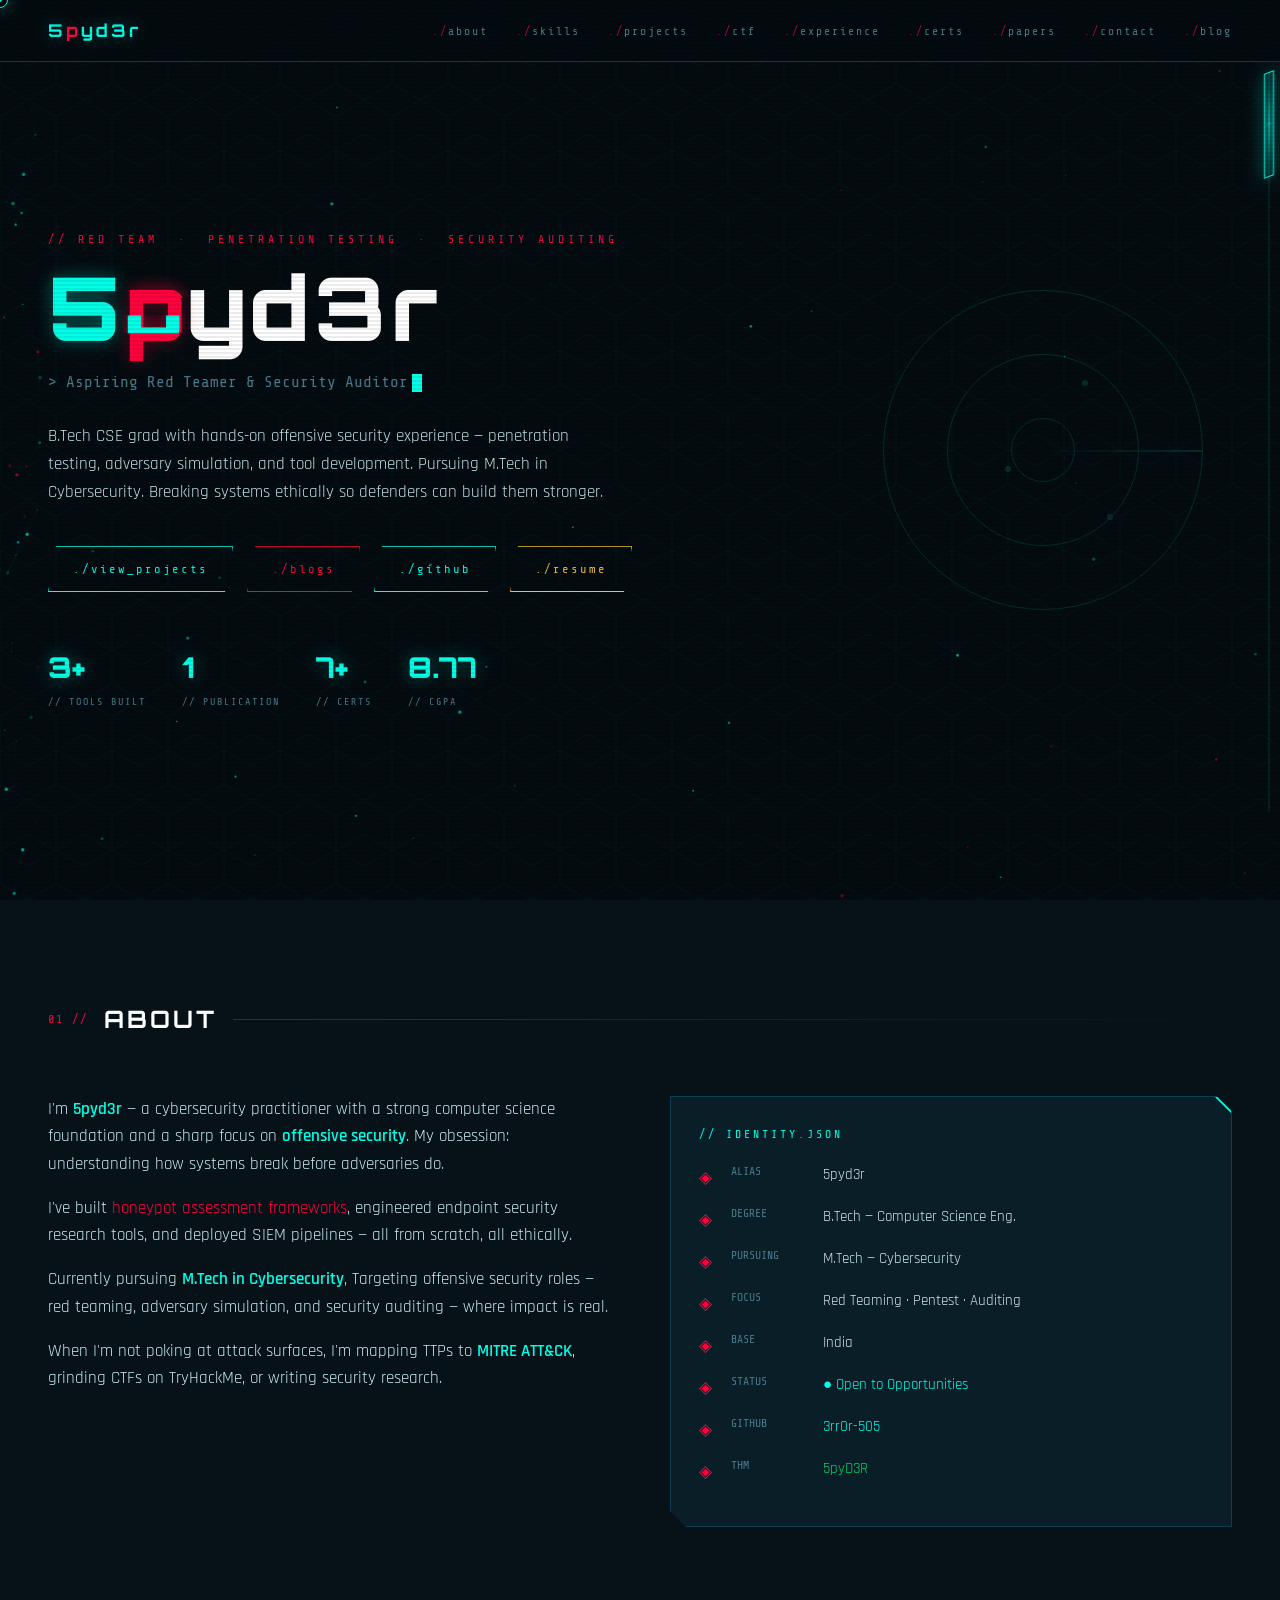
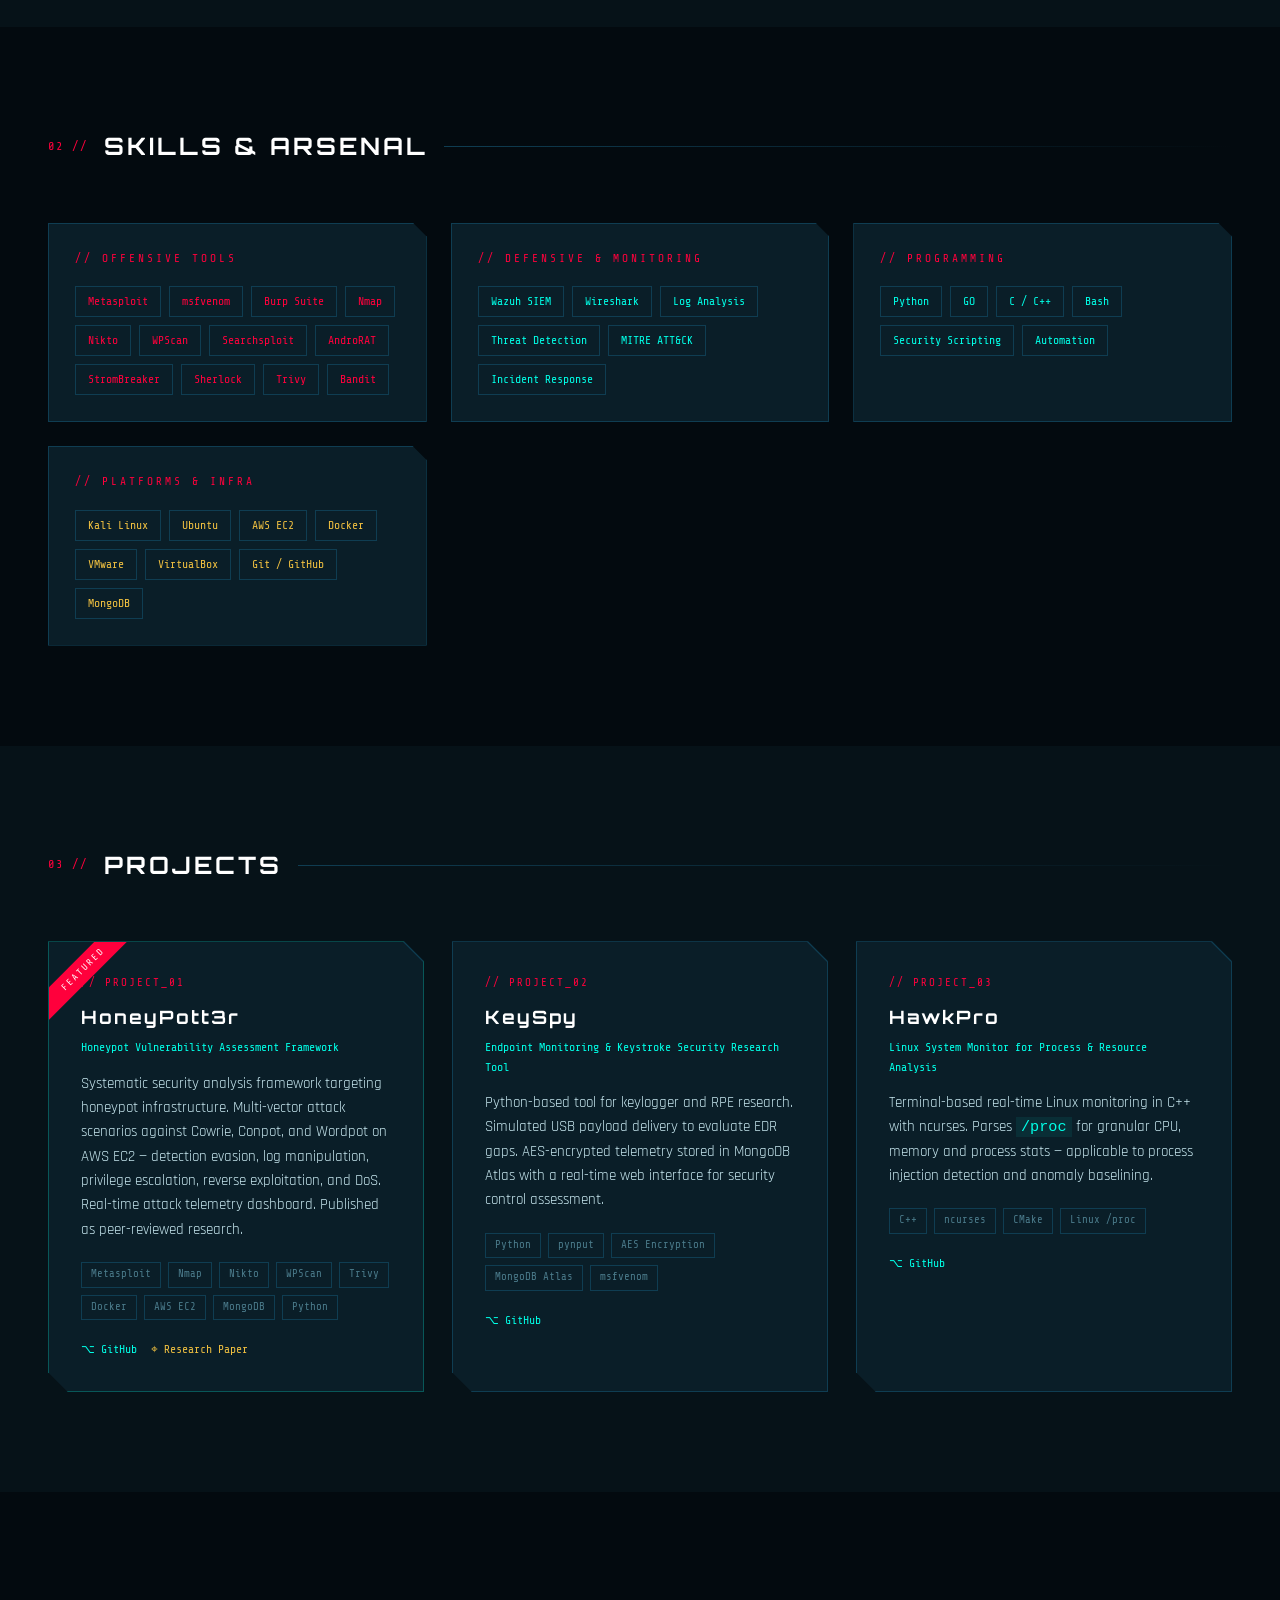
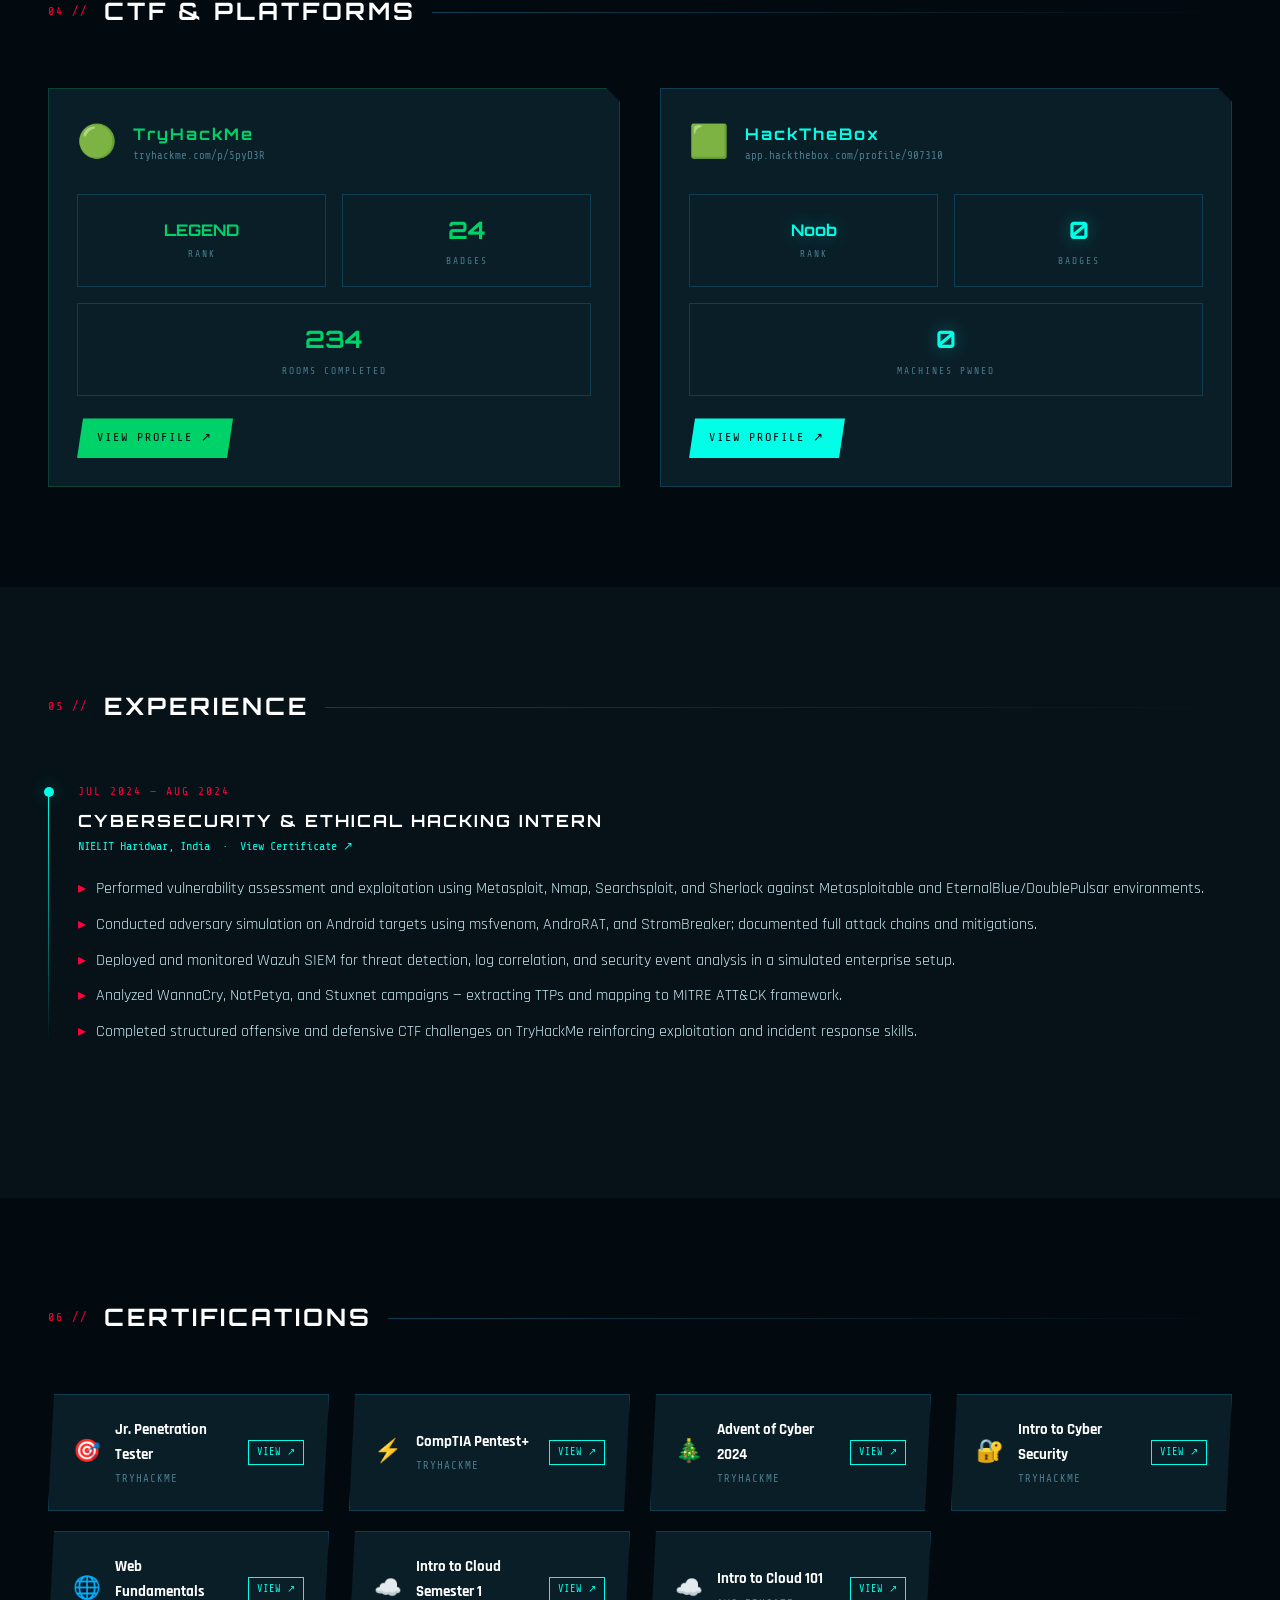
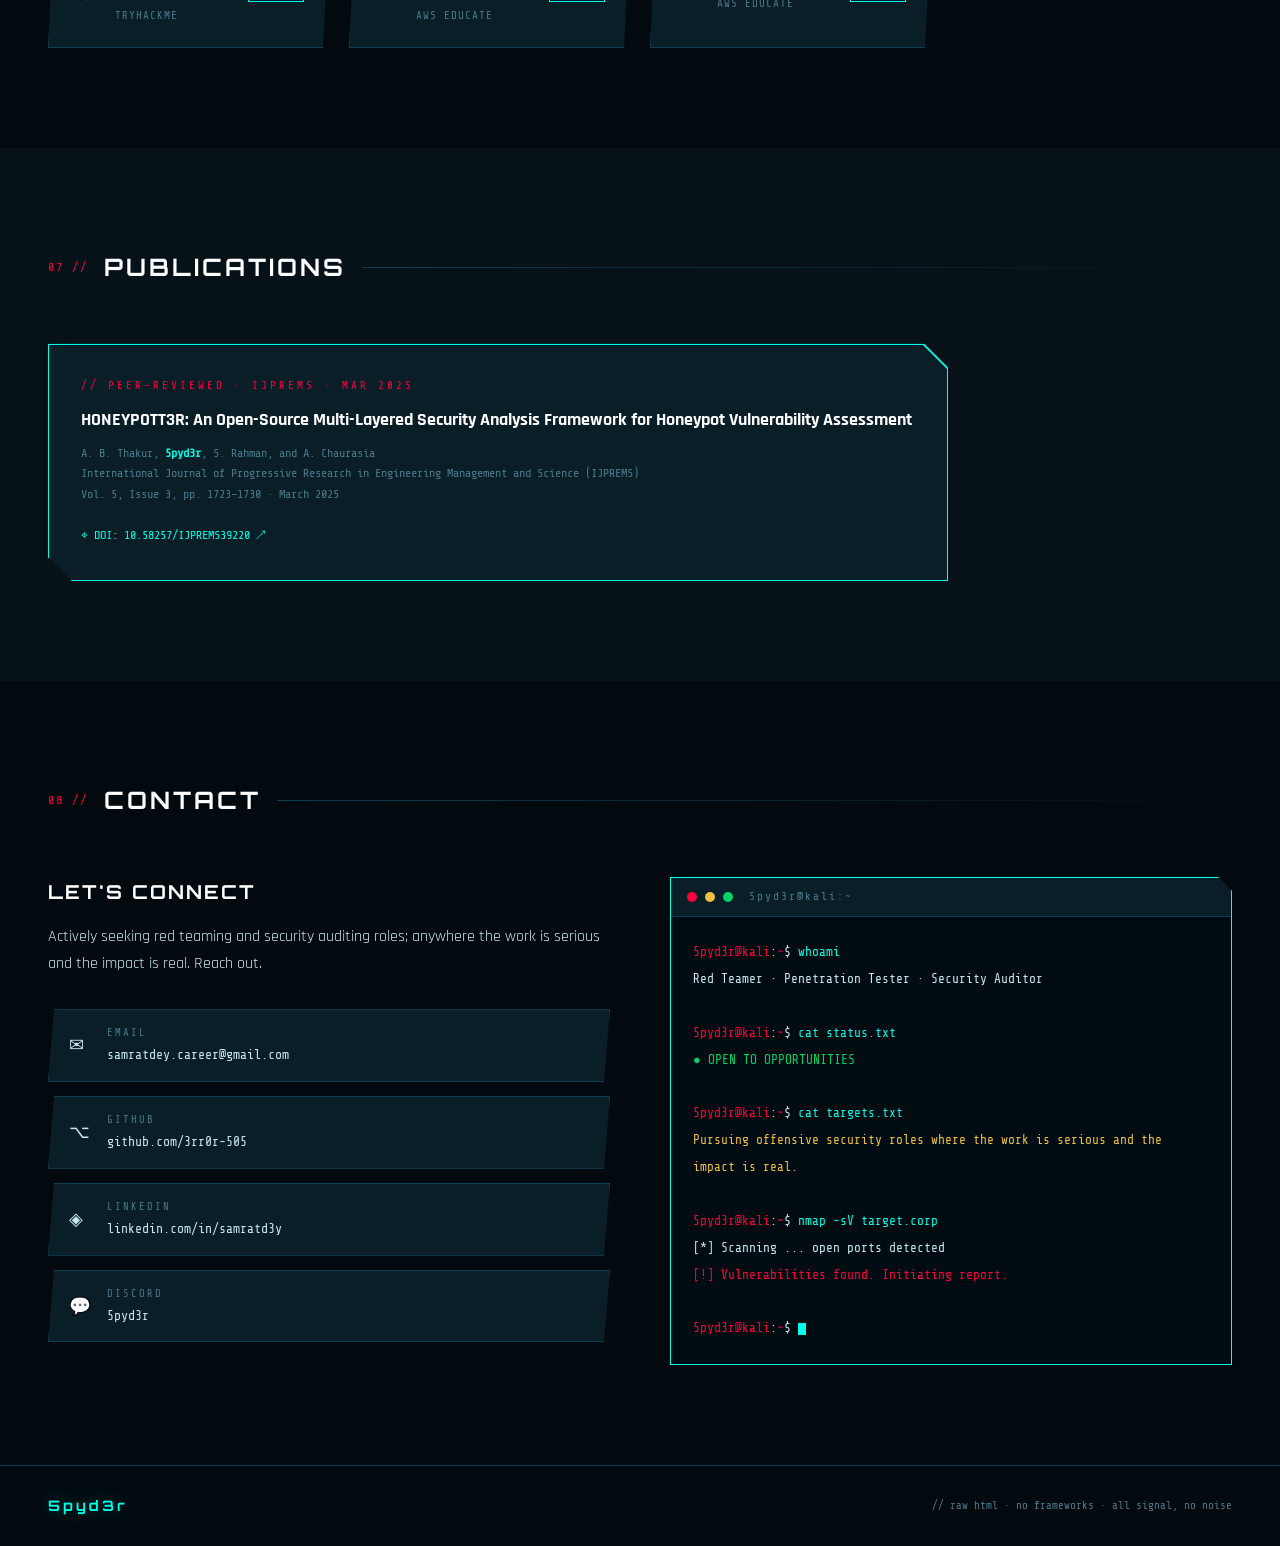
==== commit cdb321ef: "feat: update assets path" ====
--- a/index.html
+++ b/index.html
@@ -141,7 +141,7 @@
             <a href="#projects" class="btn">./view_projects</a>
             <a href="/blog/" class="btn btn-red">./blogs</a>
             <a href="https://github.com/3rr0r-505" class="btn" target="_blank" rel="noopener">./github</a>
-            <a href="assets/Curriculum%20Vitae/resume.pdf" class="btn btn-yellow" target="_blank">./resume</a>
+            <a href="assets/curriculum-vitae/resume.pdf" class="btn btn-yellow" target="_blank">./resume</a>
         </div>
 
         <!-- Animated stat counters — data-count sets target number -->
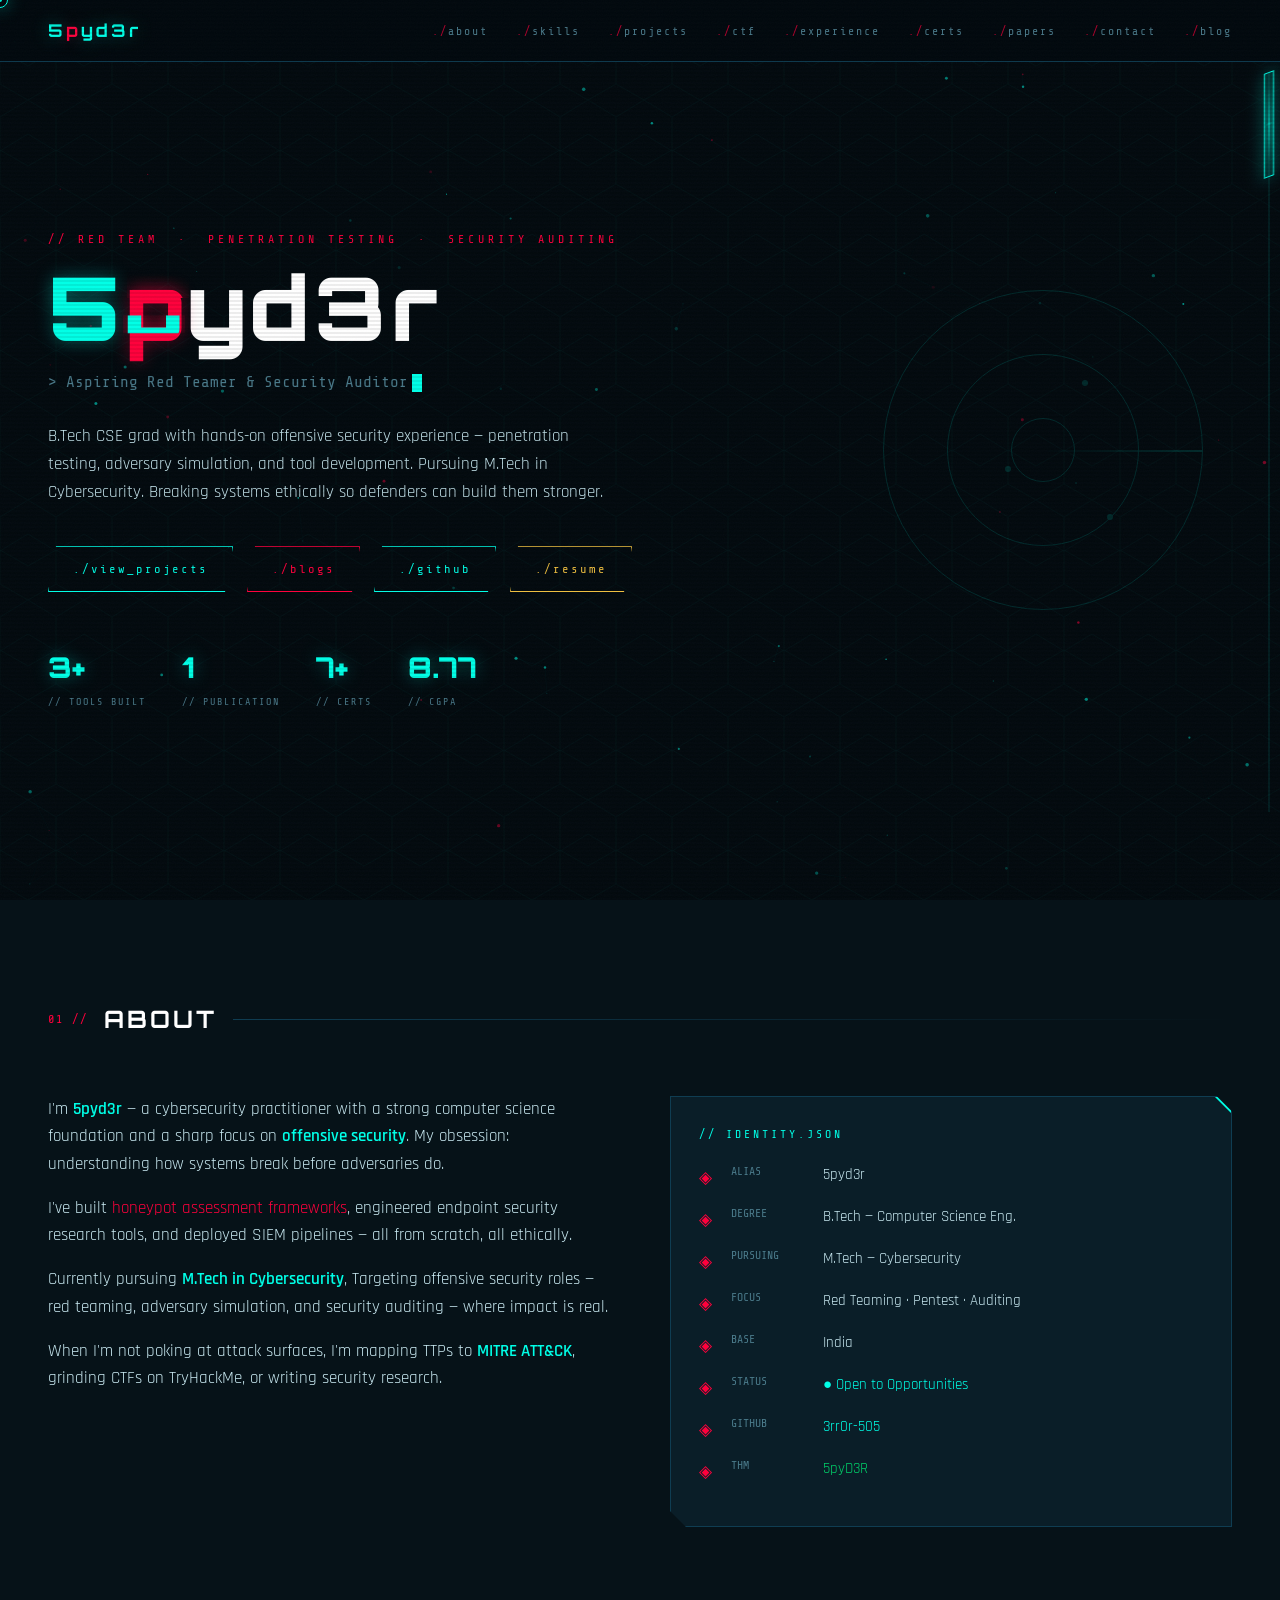
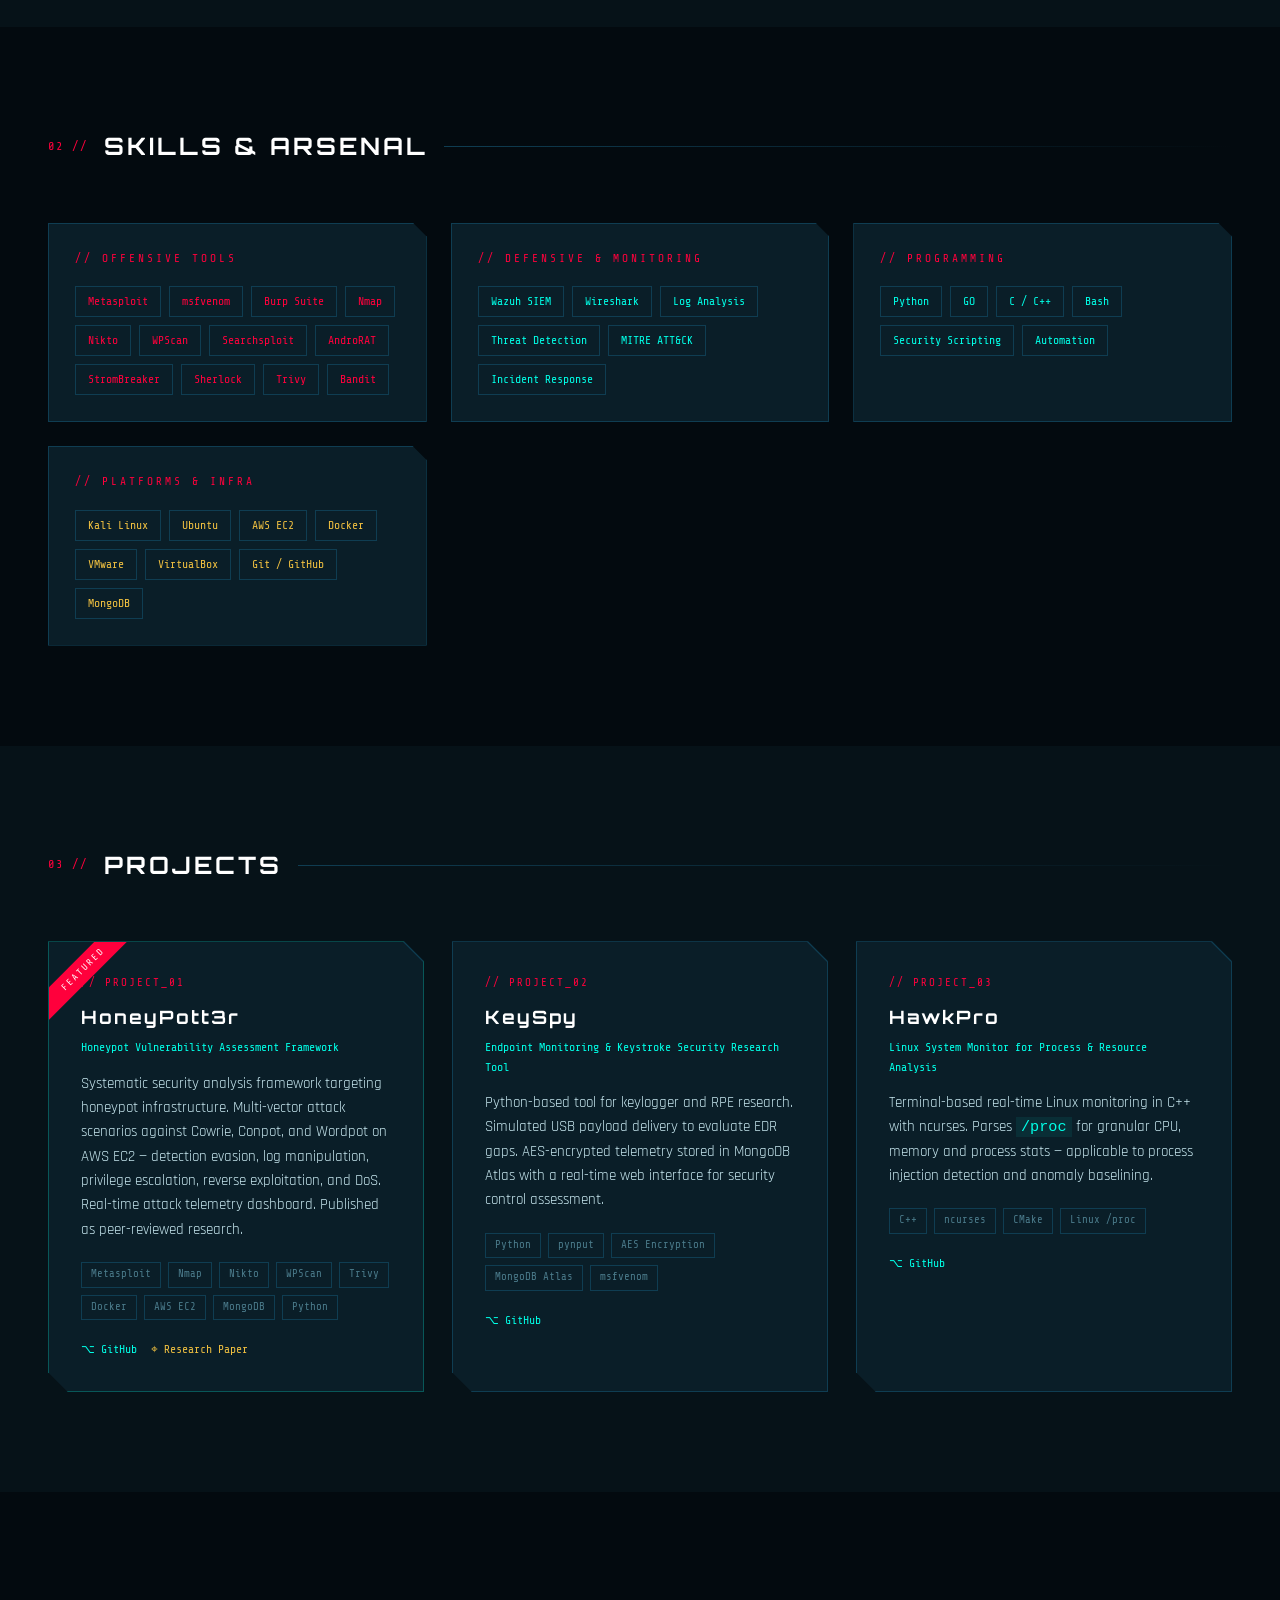
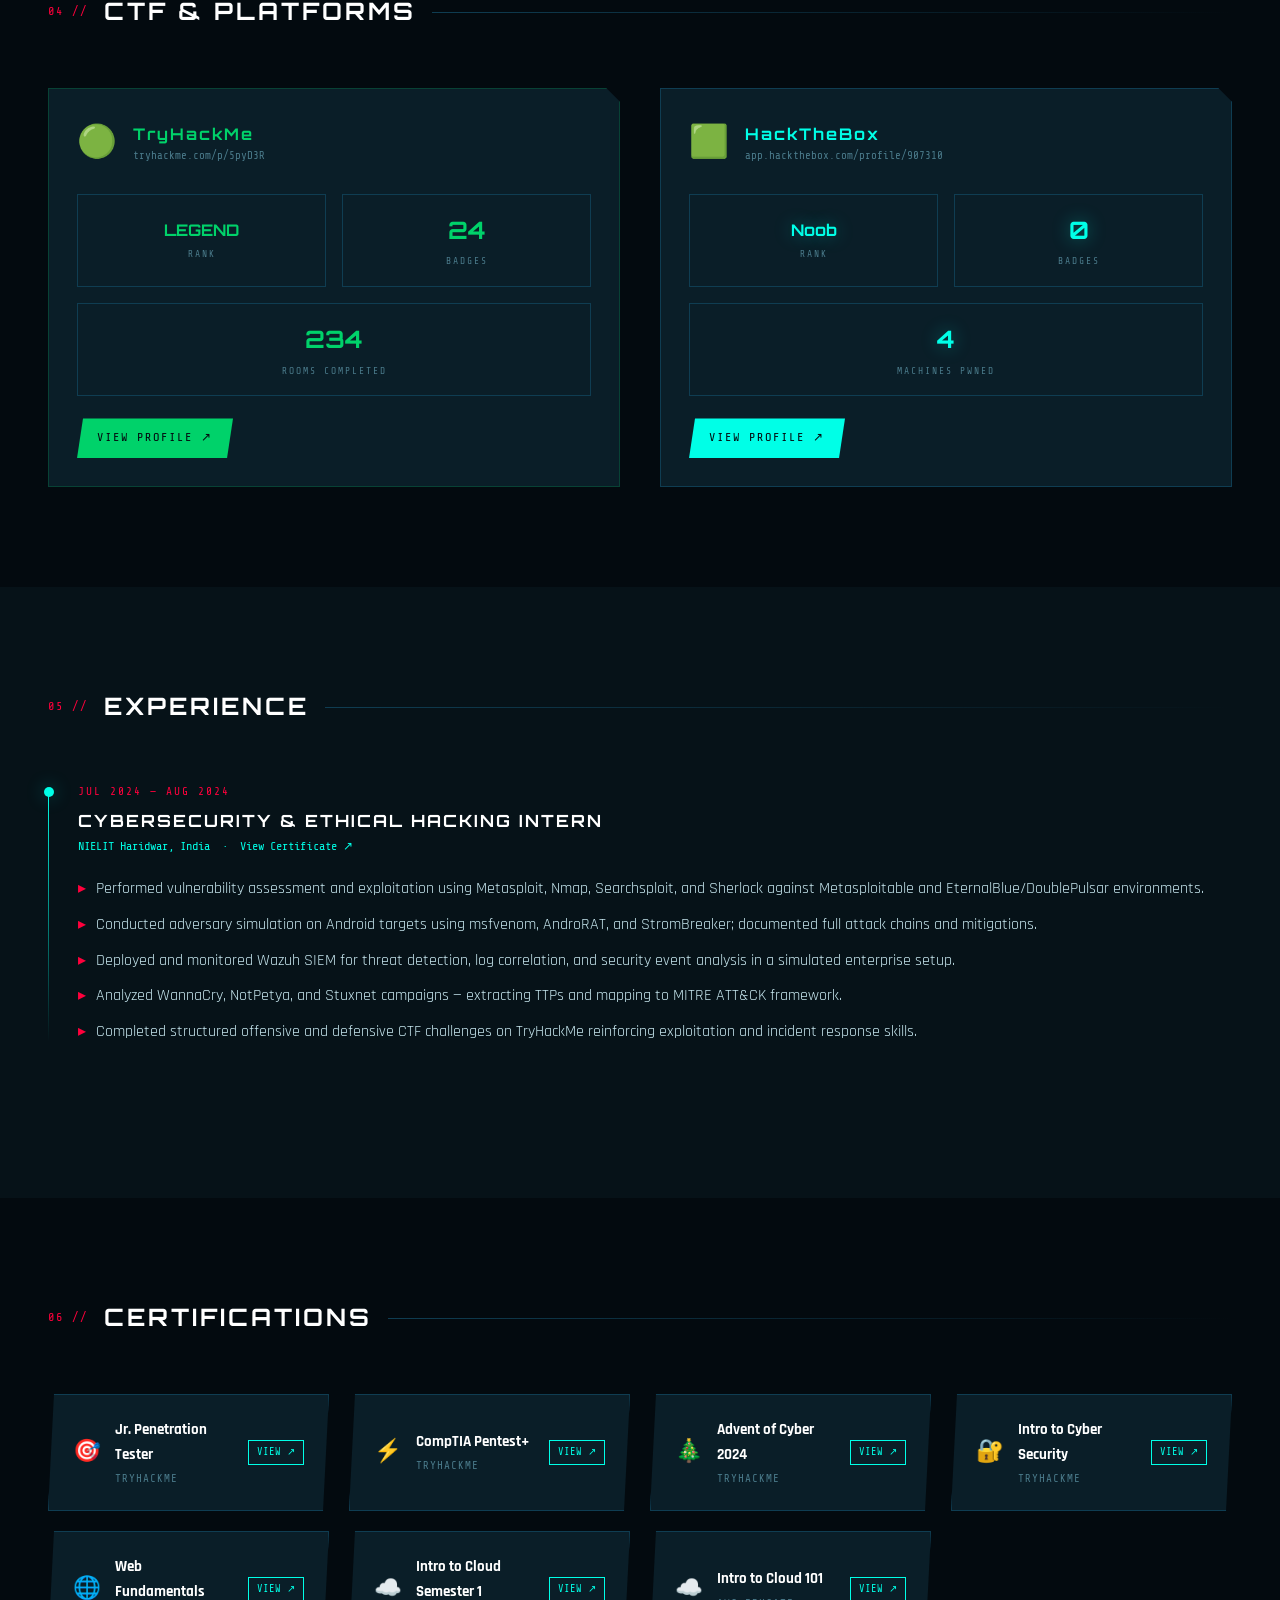
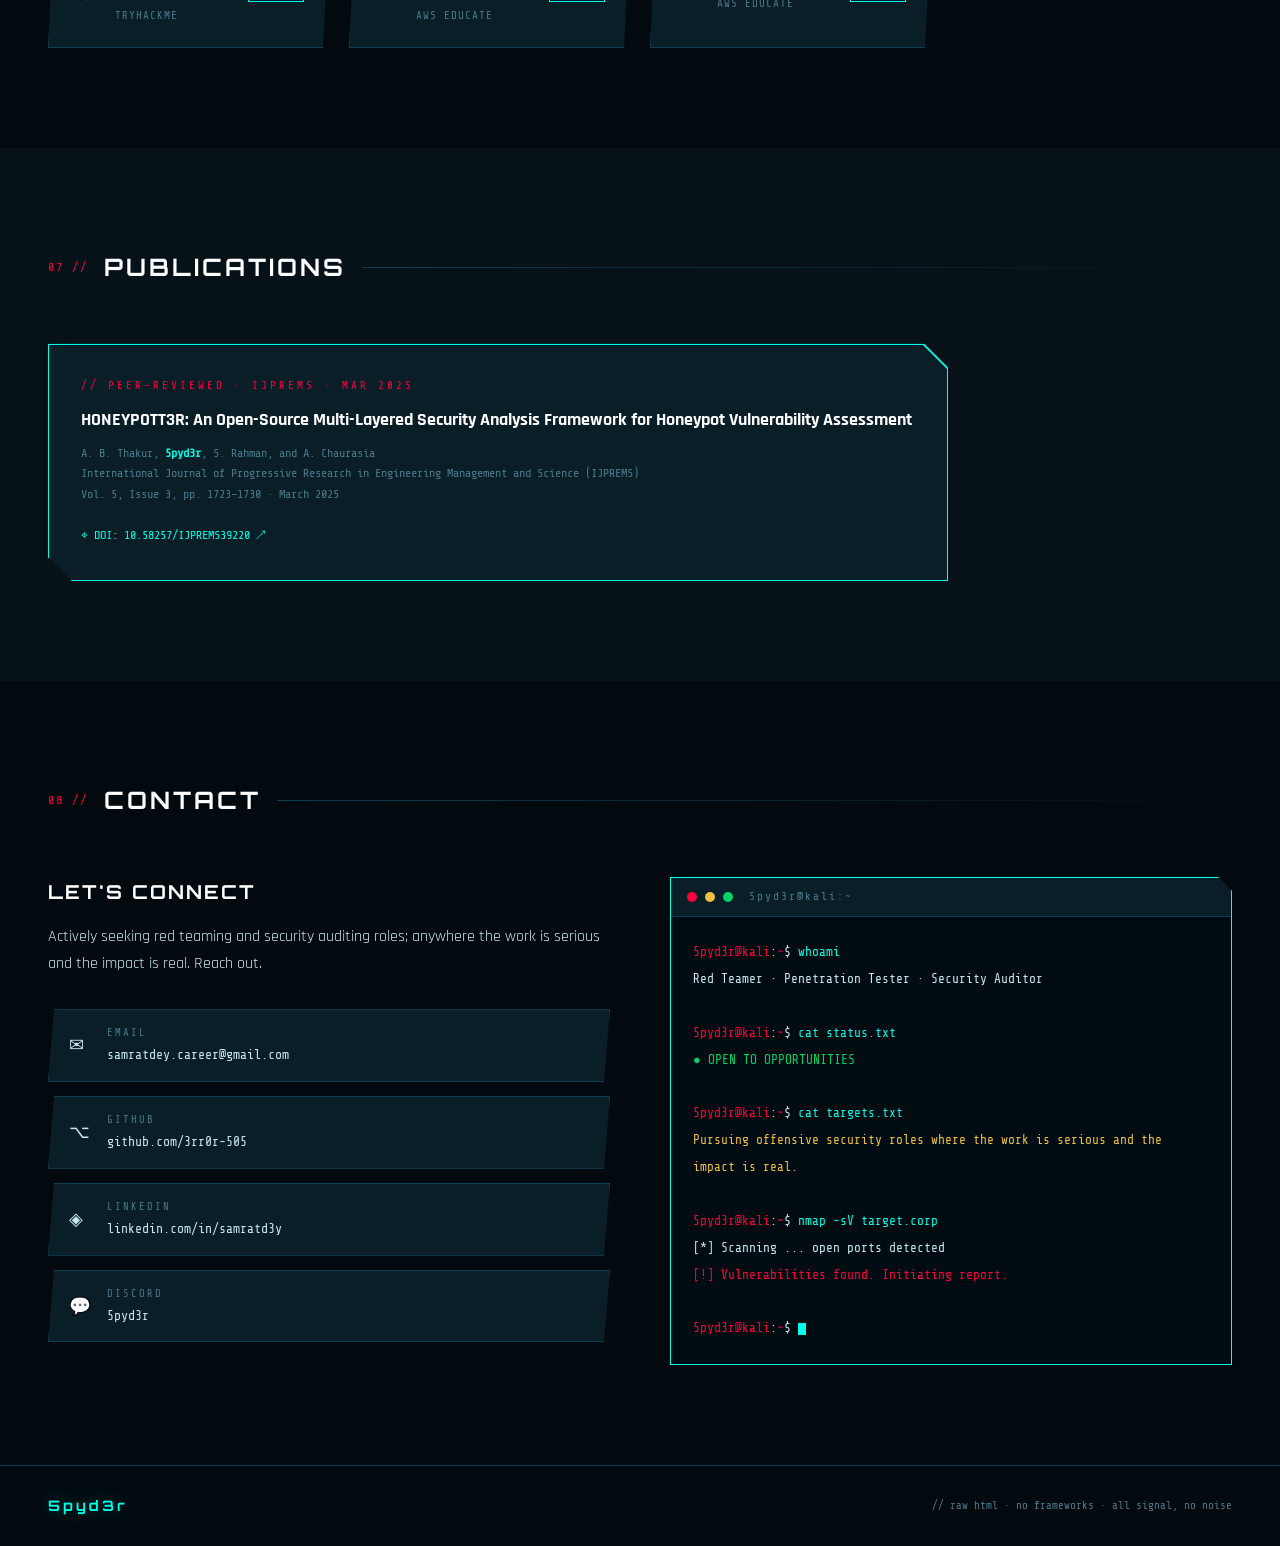
==== commit d5936962: "feat(ctf): update htb stats" ====
--- a/index.html
+++ b/index.html
@@ -463,7 +463,7 @@
                 <div class="ctf-stat-label">BADGES</div>
                 </div>
                 <div class="ctf-stat" style="grid-column:span 2;">
-                <div class="ctf-stat-num" data-count="0" data-suffix="" style="color:var(--accent);">0</div>
+                <div class="ctf-stat-num" data-count="5" data-suffix="" style="color:var(--accent);">0</div>
                 <div class="ctf-stat-label">MACHINES PWNED</div>
                 </div>
             </div>
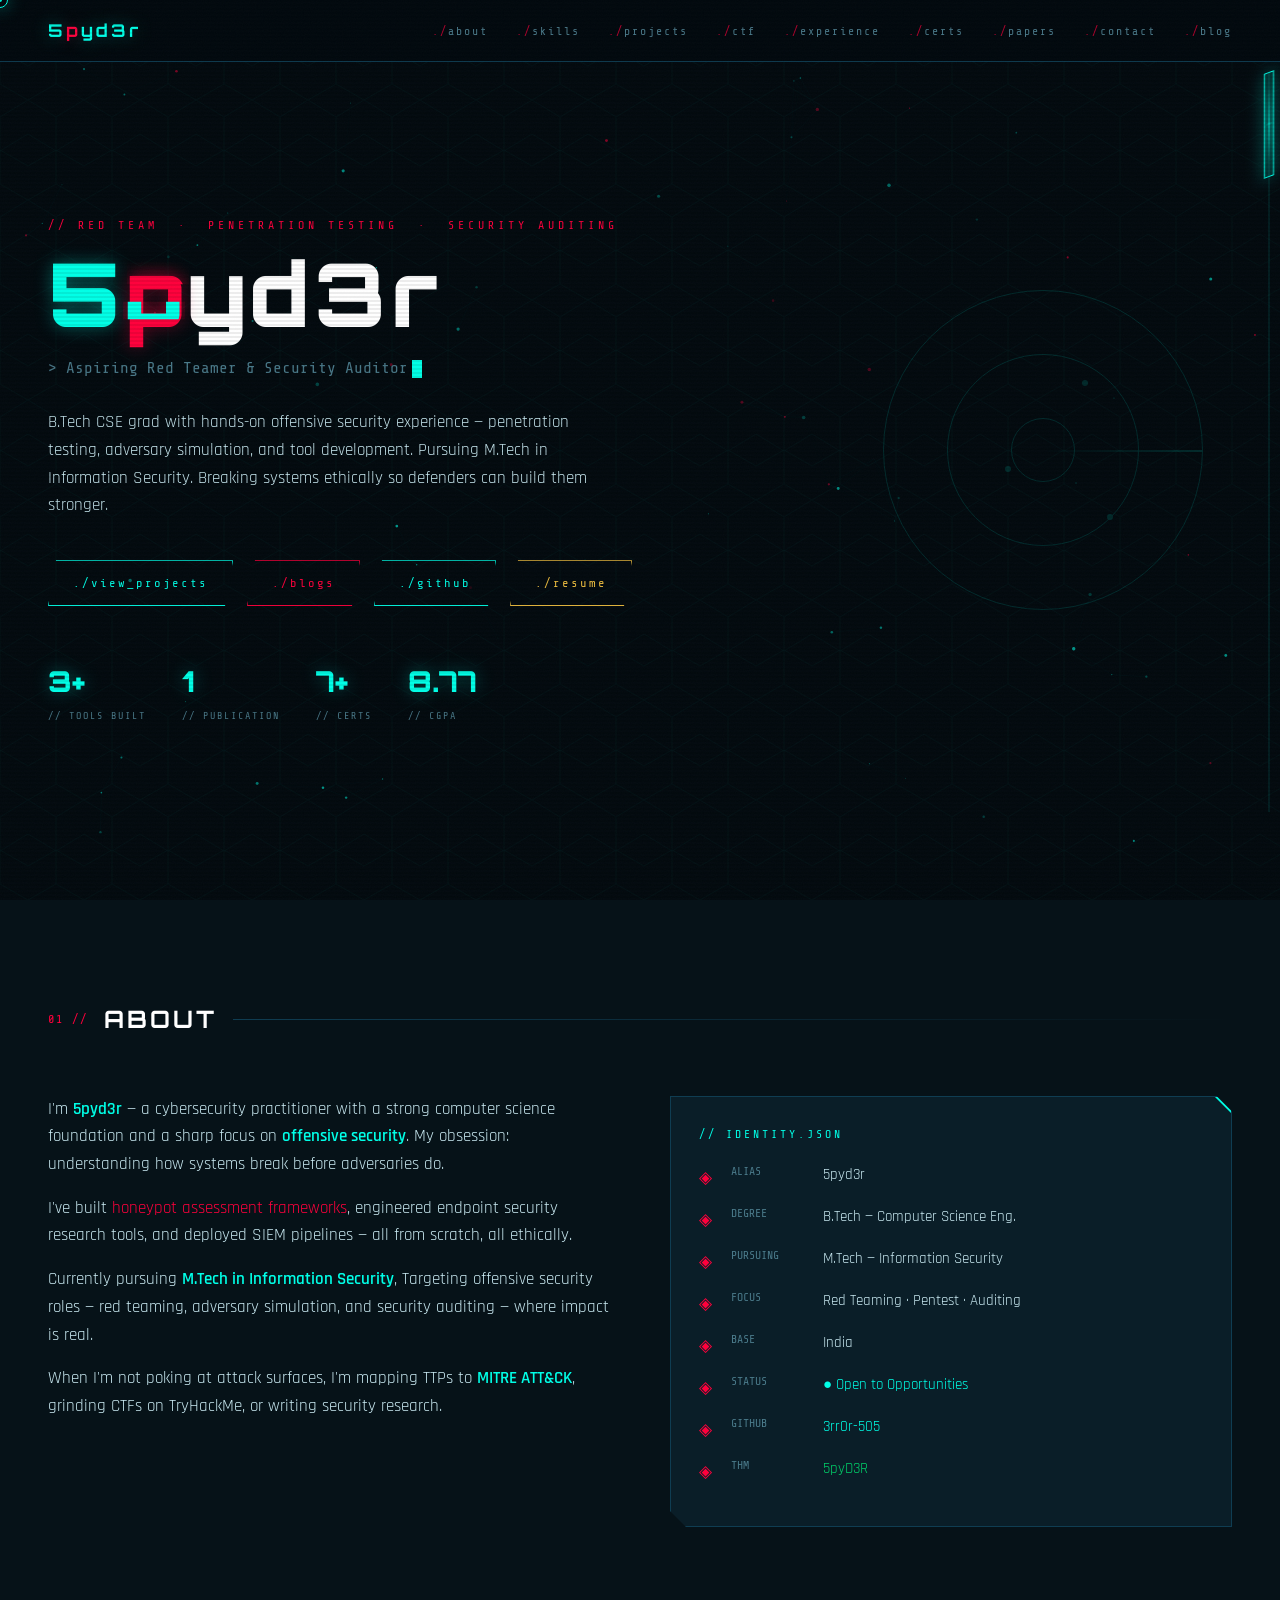
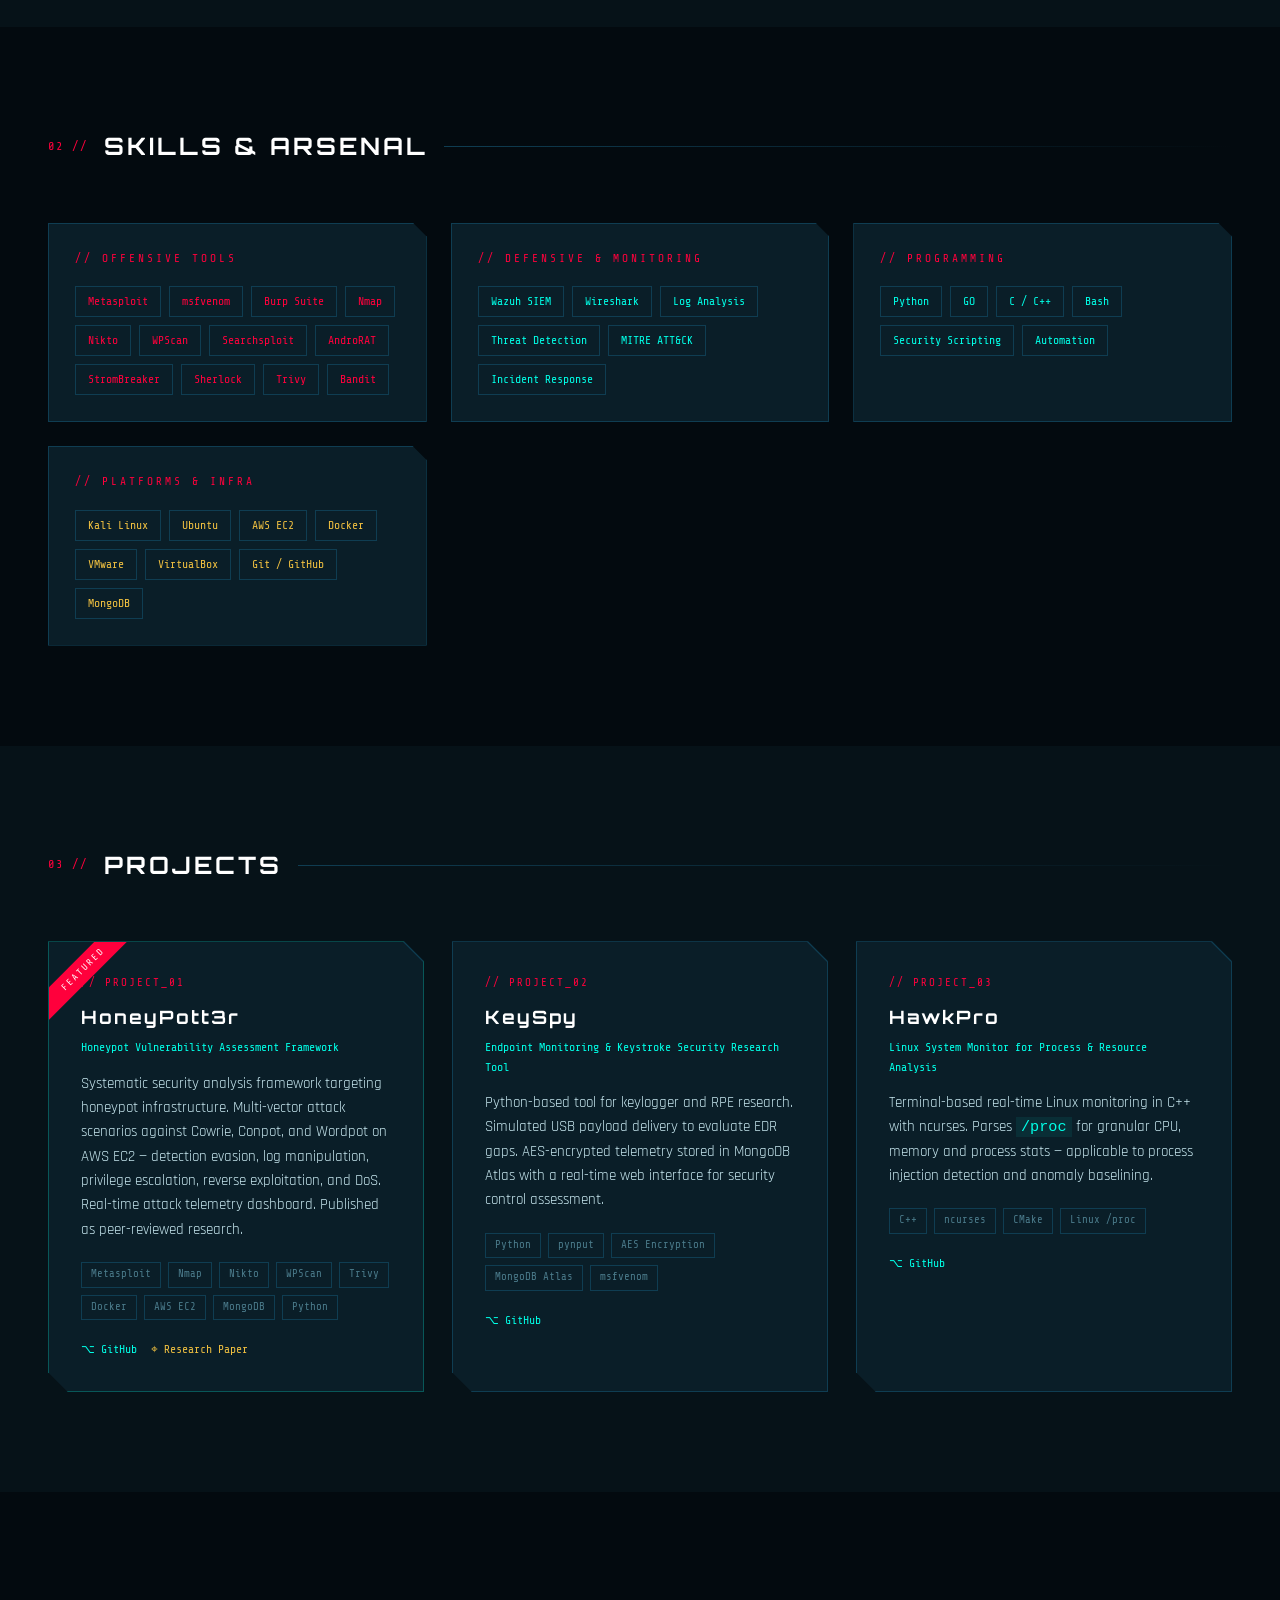
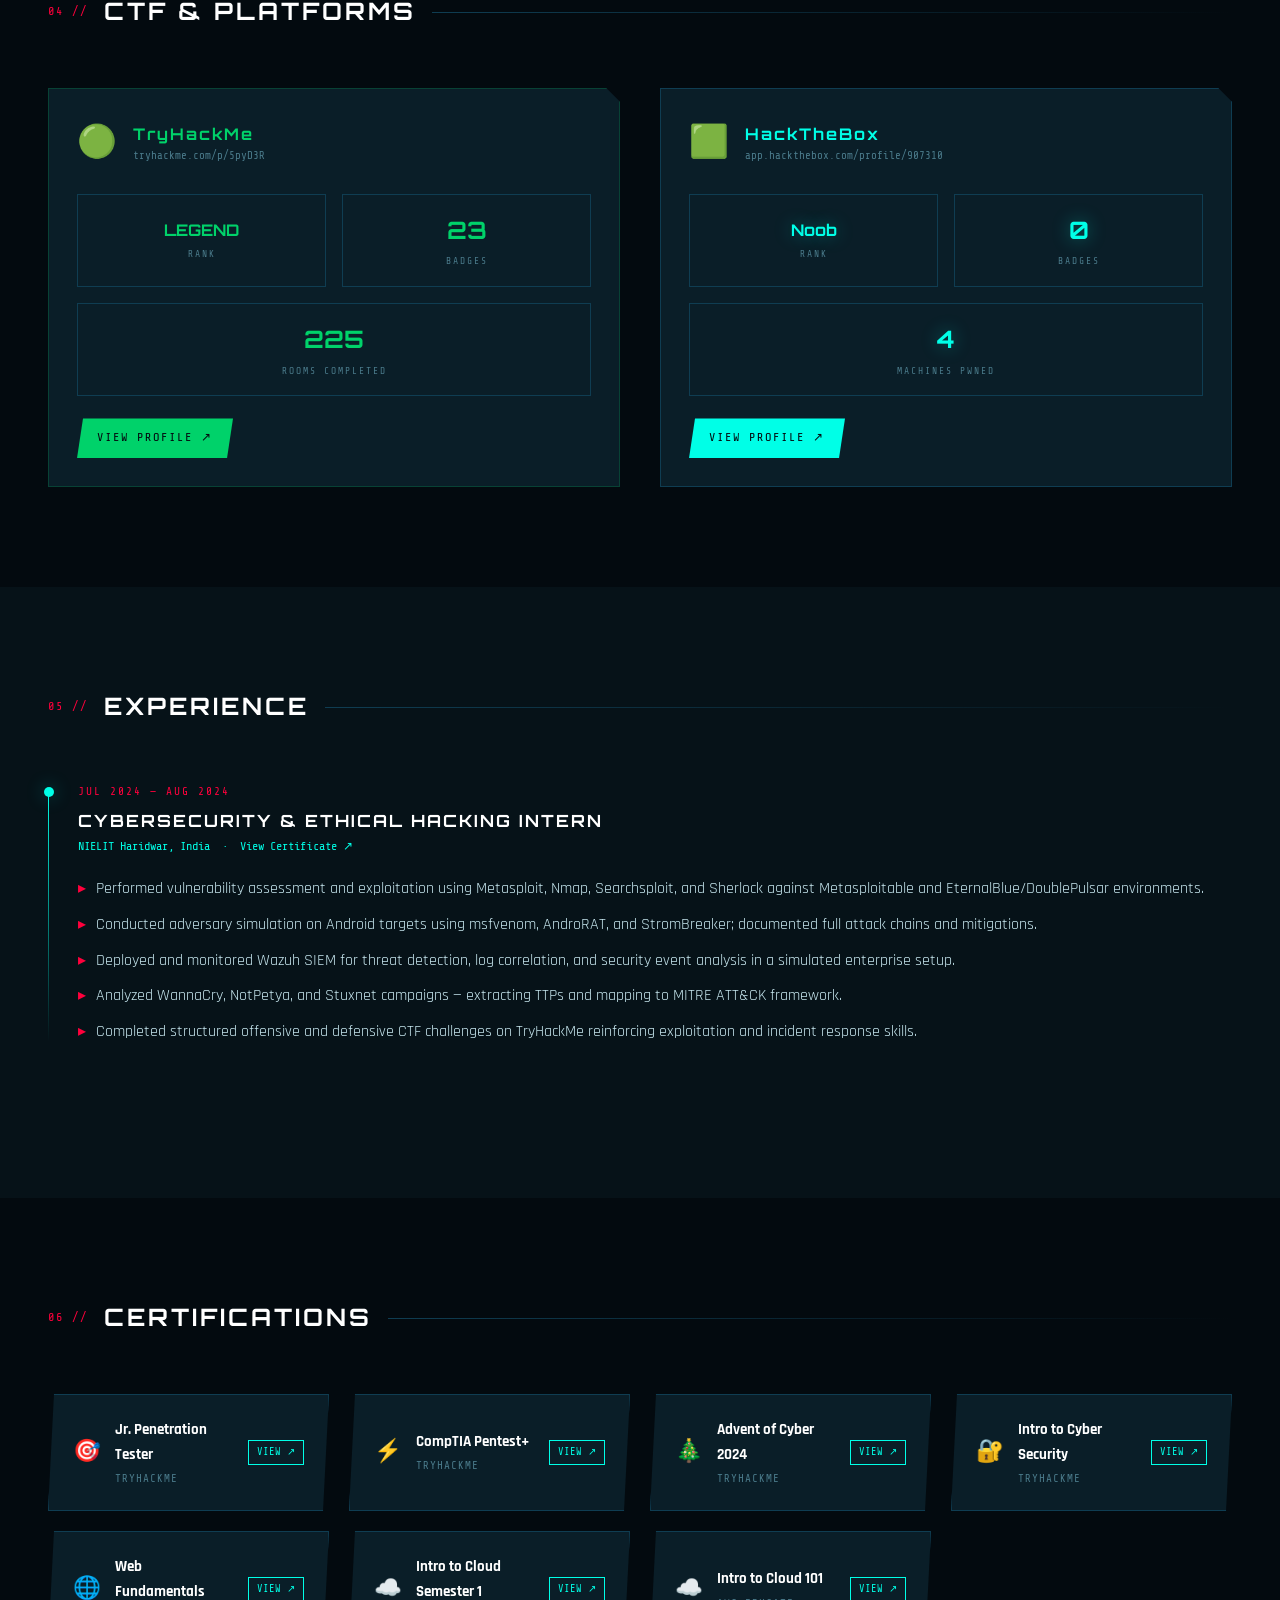
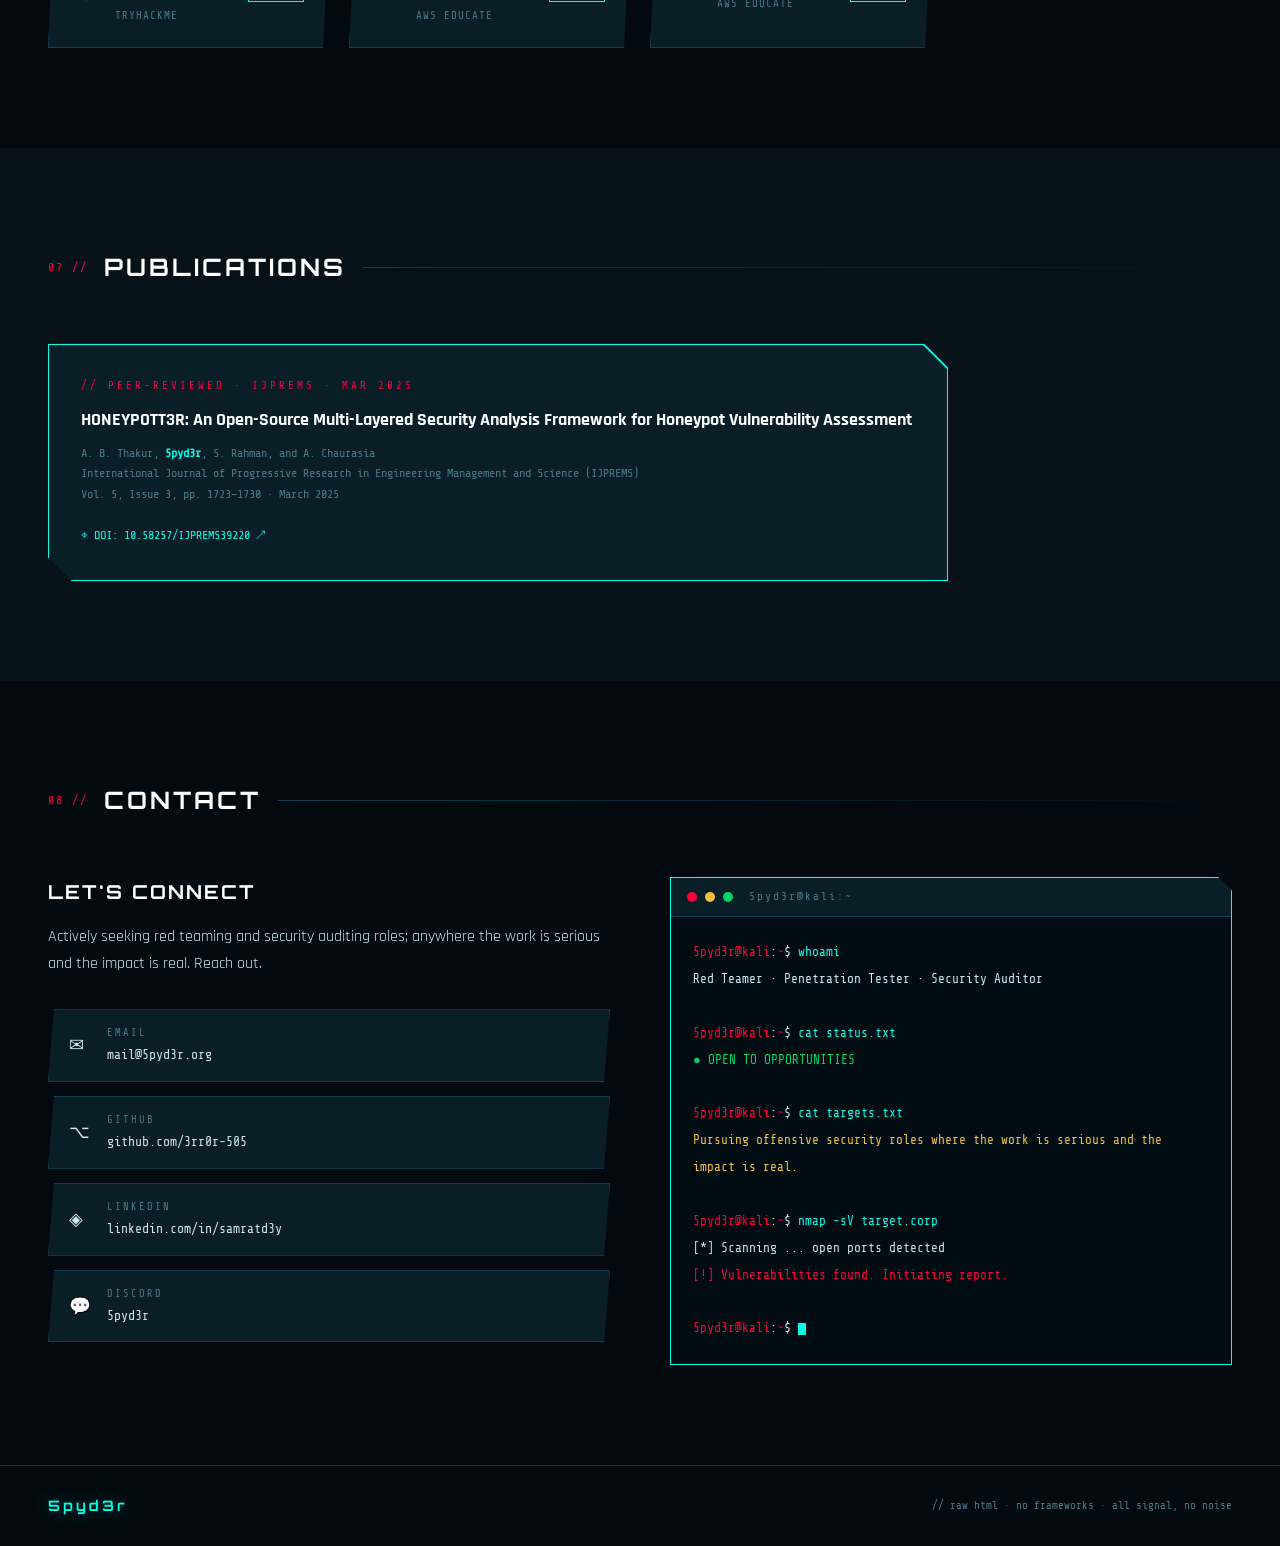
==== commit 1023e92b: "chore: update About Section" ====
--- a/index.html
+++ b/index.html
@@ -132,7 +132,7 @@
         <!-- Bio description paragraph -->
         <p class="hero-desc">
             B.Tech CSE grad with hands-on offensive security experience — penetration testing,
-            adversary simulation, and tool development. Pursuing M.Tech in Cybersecurity.
+            adversary simulation, and tool development. Pursuing M.Tech in Information Security.
             Breaking systems ethically so defenders can build them stronger.
         </p>
 
@@ -186,7 +186,7 @@
         <div class="about-text reveal">
             <p>I'm <span class="highlight">5pyd3r</span> — a cybersecurity practitioner with a strong computer science foundation and a sharp focus on <span class="highlight">offensive security</span>. My obsession: understanding how systems break before adversaries do.</p>
             <p>I've built <span class="red">honeypot assessment frameworks</span>, engineered endpoint security research tools, and deployed SIEM pipelines — all from scratch, all ethically.</p>
-            <p>Currently pursuing <span class="highlight">M.Tech in Cybersecurity</span>, Targeting offensive security roles — red teaming, adversary simulation, and security auditing — where impact is real.</p>
+            <p>Currently pursuing <span class="highlight">M.Tech in Information Security</span>, Targeting offensive security roles — red teaming, adversary simulation, and security auditing — where impact is real.</p>
             <p>When I'm not poking at attack surfaces, I'm mapping TTPs to <span class="highlight">MITRE ATT&CK</span>, grinding CTFs on TryHackMe, or writing security research.</p>
         </div>
 
@@ -195,7 +195,7 @@
             <div class="card-title">// IDENTITY.JSON</div>
             <div class="info-row"><div class="info-icon">◈</div><div class="info-label">ALIAS</div>   <div class="info-val">5pyd3r</div></div>
             <div class="info-row"><div class="info-icon">◈</div><div class="info-label">DEGREE</div>  <div class="info-val">B.Tech — Computer Science Eng.</div></div>
-            <div class="info-row"><div class="info-icon">◈</div><div class="info-label">PURSUING</div><div class="info-val">M.Tech — Cybersecurity</div></div>
+            <div class="info-row"><div class="info-icon">◈</div><div class="info-label">PURSUING</div><div class="info-val">M.Tech — Information Security</div></div>
             <div class="info-row"><div class="info-icon">◈</div><div class="info-label">FOCUS</div>   <div class="info-val">Red Teaming · Pentest · Auditing</div></div>
             <div class="info-row"><div class="info-icon">◈</div><div class="info-label">BASE</div>    <div class="info-val">India</div></div>
             <div class="info-row"><div class="info-icon">◈</div><div class="info-label">STATUS</div>  <div class="info-val" style="color:var(--accent)">● Open to Opportunities</div></div>
